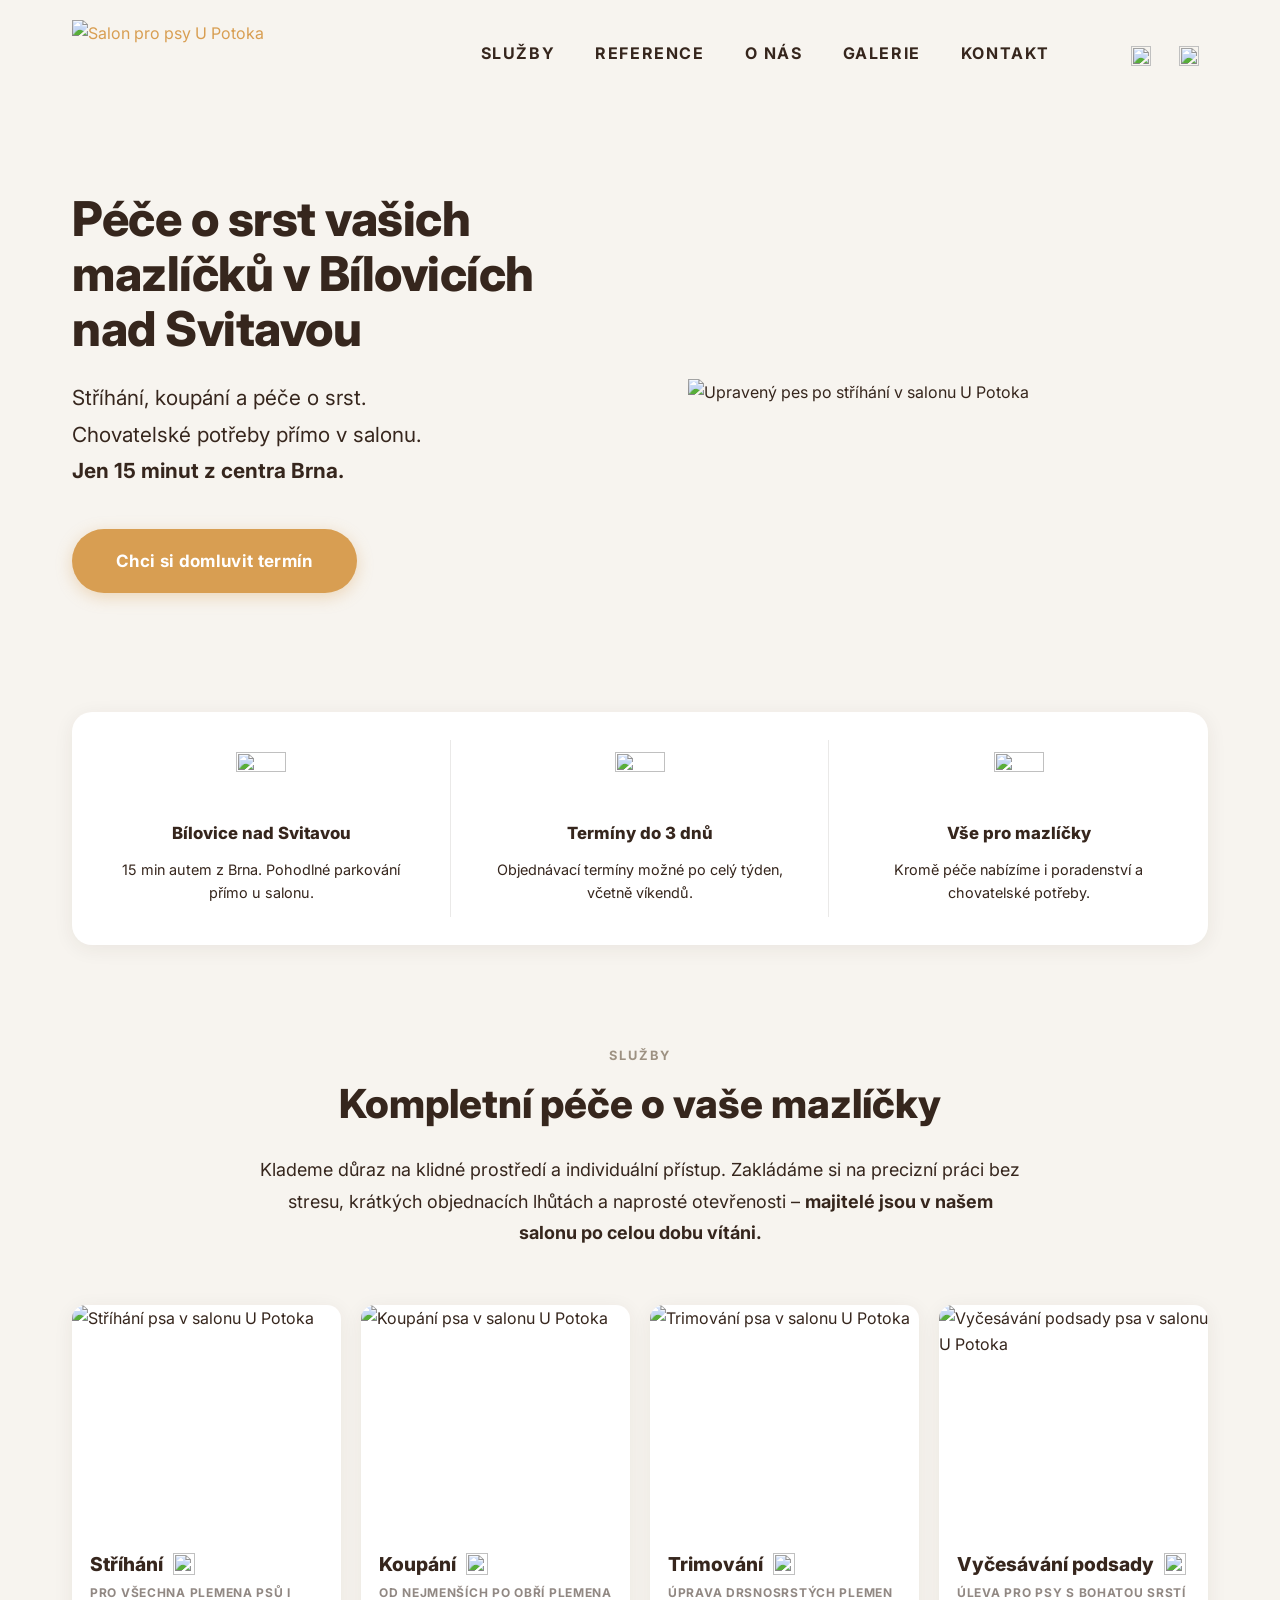
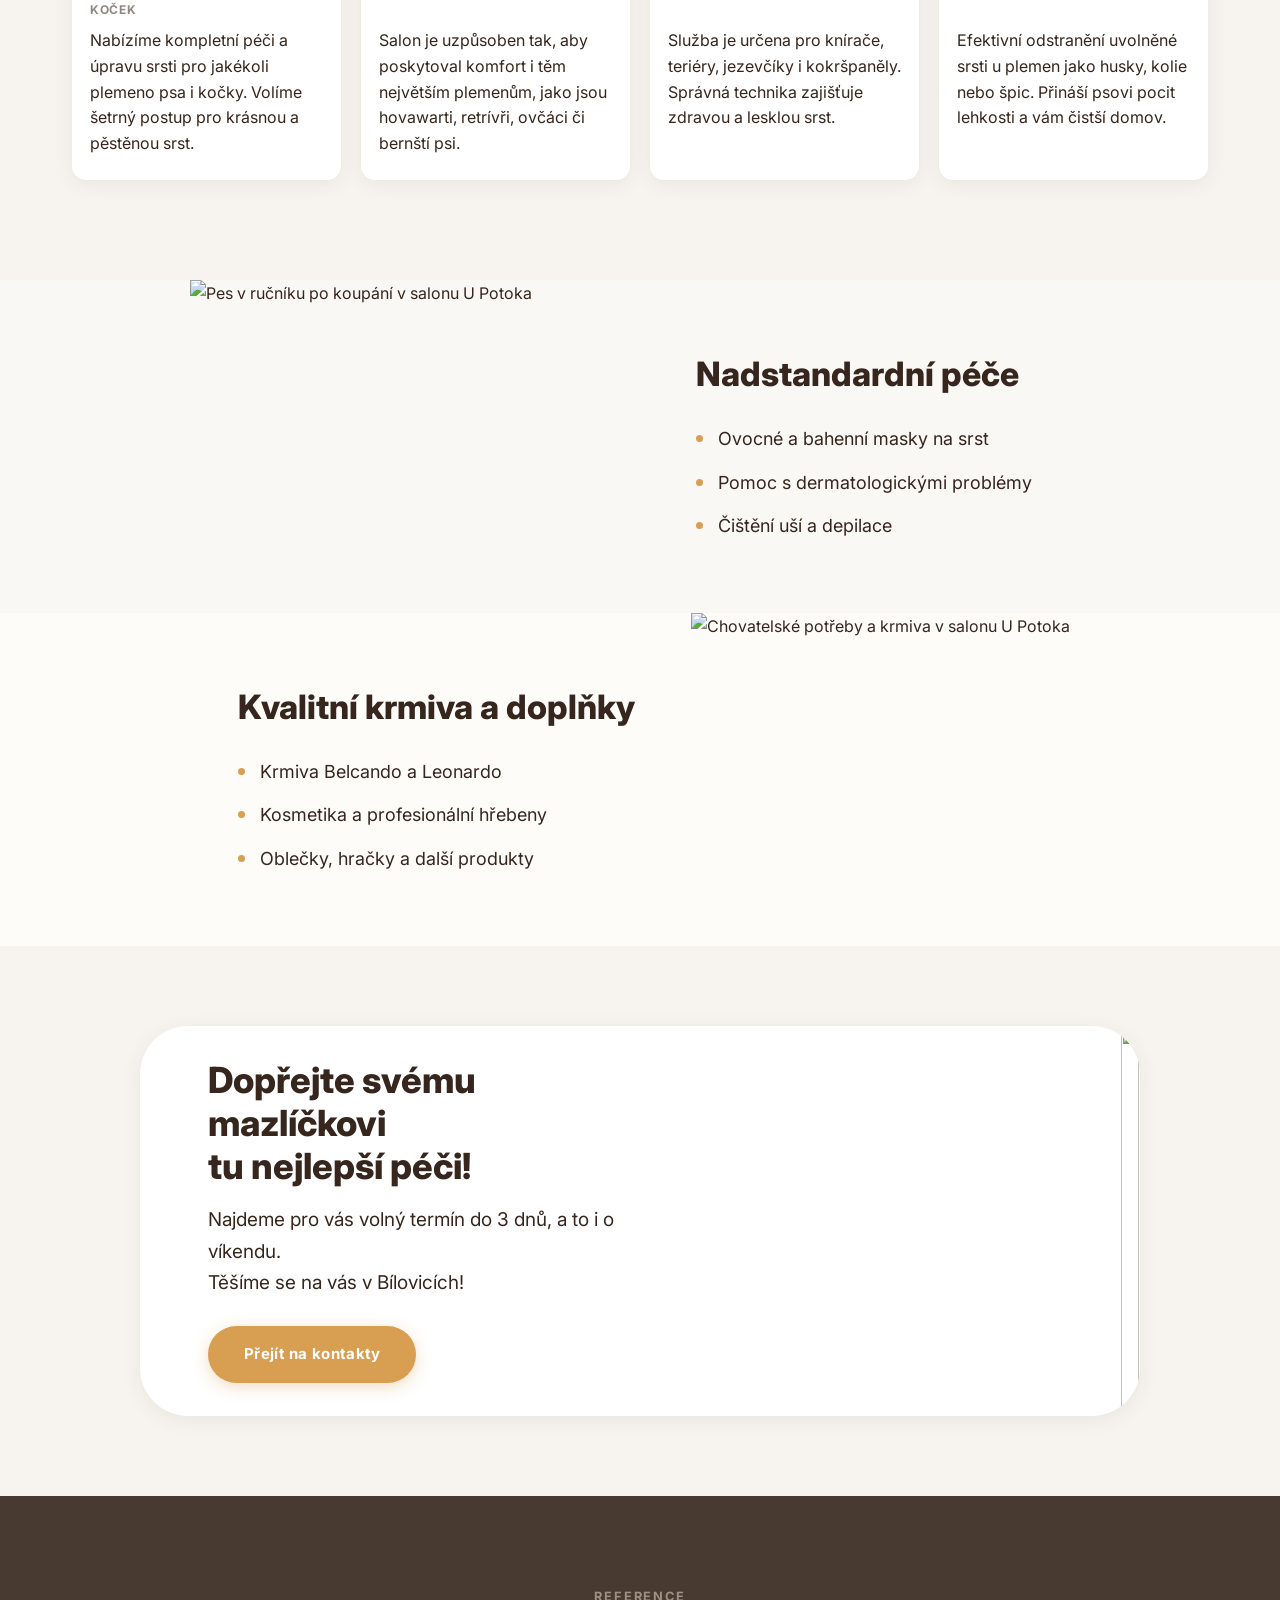
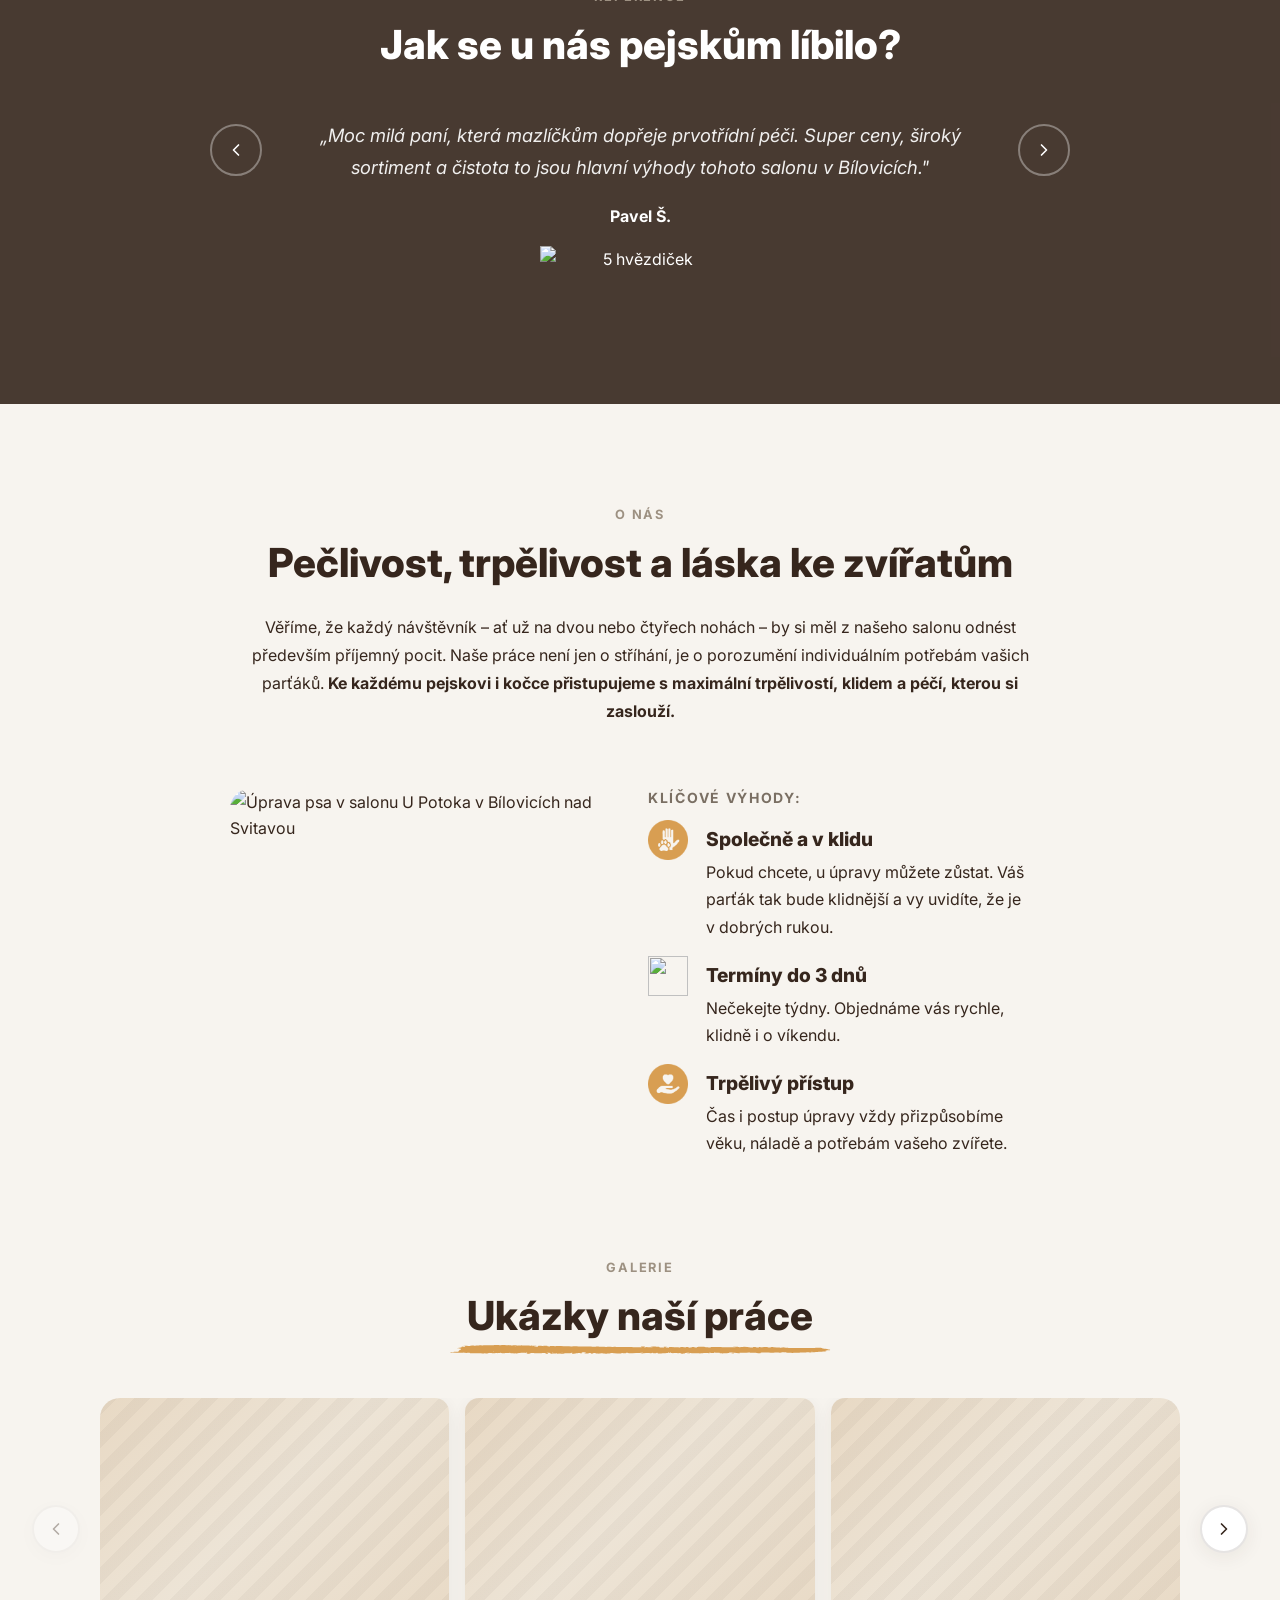
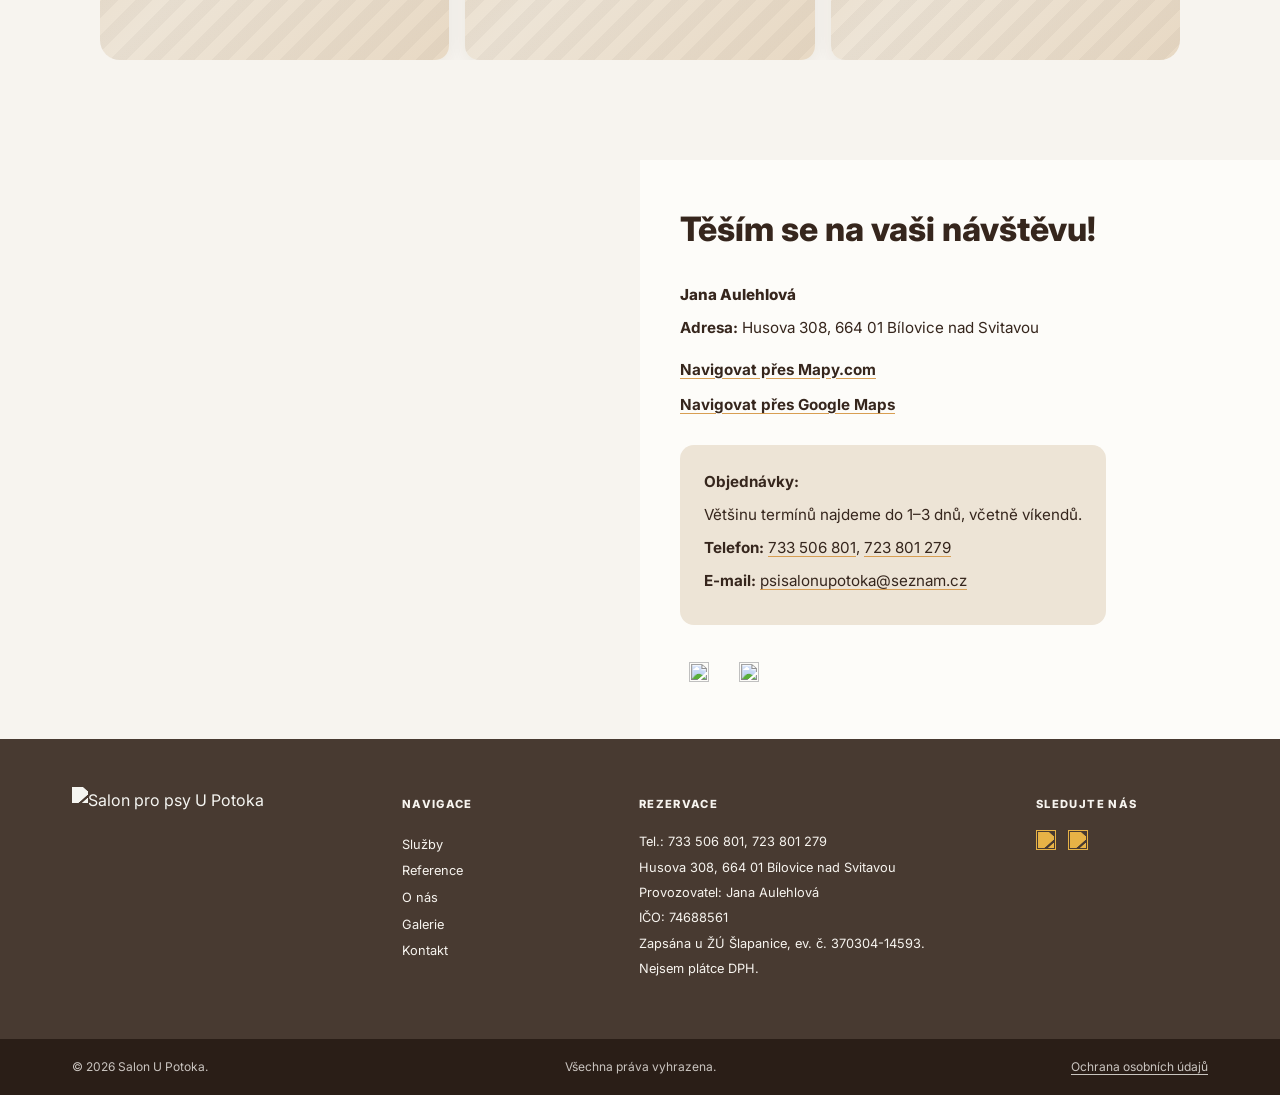
==== index.html @ 506d08cb "Improve local SEO and speed up scroll reveal animations. Co-authored-by: Cursor <cursoragent@cursor." ====
<!DOCTYPE html>
<html lang="cs" class="js-reveal">
<head>
  <meta charset="UTF-8">
  <meta name="viewport" content="width=device-width, initial-scale=1.0">
  <title>Salon pro psy U Potoka | Stříhání a koupání | Bílovice nad Svitavou</title>
  <meta name="description" content="Salon pro psy U Potoka v Bílovicích nad Svitavou. Stříhání, koupání, trimování a péče o srst. Termíny do 3 dnů, včetně víkendů. 15 minut z Brna.">
  <meta name="robots" content="index, follow">
  <meta name="author" content="Jana Aulehlová">
  <link rel="canonical" href="https://psisalonupotoka.cz/">

  <meta property="og:type" content="website">
  <meta property="og:locale" content="cs_CZ">
  <meta property="og:site_name" content="Salon pro psy U Potoka">
  <meta property="og:title" content="Salon pro psy U Potoka | Stříhání a koupání v Bílovicích">
  <meta property="og:description" content="Stříhání, koupání, trimování a péče o srst v Bílovicích nad Svitavou. Termíny do 3 dnů, včetně víkendů. 15 minut z Brna.">
  <meta property="og:url" content="https://psisalonupotoka.cz/">
  <meta property="og:image" content="https://psisalonupotoka.cz/images/hero-image.png">
  <meta property="og:image:alt" content="Upravený pes v salonu pro psy U Potoka">

  <meta name="twitter:card" content="summary_large_image">
  <meta name="twitter:title" content="Salon pro psy U Potoka | Bílovice nad Svitavou">
  <meta name="twitter:description" content="Stříhání, koupání a péče o srst. Termíny do 3 dnů, včetně víkendů.">
  <meta name="twitter:image" content="https://psisalonupotoka.cz/images/hero-image.png">

  <link rel="icon" href="images/favicon-dark.svg" type="image/svg+xml">
  <link rel="icon" href="images/favicon-dark.svg" type="image/svg+xml" media="(prefers-color-scheme: light)">
  <link rel="icon" href="images/favicon-light.svg" type="image/svg+xml" media="(prefers-color-scheme: dark)">
  <link rel="apple-touch-icon" href="images/favicon-dark.svg">
  <meta name="theme-color" content="#F7F4EF" media="(prefers-color-scheme: light)">
  <meta name="theme-color" content="#36261D" media="(prefers-color-scheme: dark)">
  <link rel="preconnect" href="https://fonts.googleapis.com">
  <link rel="preconnect" href="https://fonts.gstatic.com" crossorigin>
  <link rel="preconnect" href="https://unpkg.com" crossorigin>
  <link rel="preload" as="image" href="images/hero-image.png" fetchpriority="high">
  <link href="https://fonts.googleapis.com/css2?family=Inter:wght@400;500;600;700;800&display=swap" rel="stylesheet">
  <link rel="stylesheet" href="css/style.css">
  <noscript>
    <style>
      .js-reveal .reveal,
      .js-reveal .reveal .title-highlight__line {
        opacity: 1 !important;
        transform: none !important;
        clip-path: none !important;
      }
    </style>
  </noscript>
  <link rel="stylesheet" href="https://unpkg.com/leaflet@1.9.4/dist/leaflet.css" integrity="sha256-p4NxAoJBhIIN+hmNHrzRCf9tD/miZyoHS5obTRR9BMY=" crossorigin="">
  <script type="application/ld+json">
  {
    "@context": "https://schema.org",
    "@type": "LocalBusiness",
    "name": "Salon pro psy U Potoka",
    "legalName": "Jana Aulehlová",
    "description": "Salon pro psy a kočky v Bílovicích nad Svitavou. Stříhání, koupání, trimování, vyčesávání podsady a chovatelské potřeby.",
    "url": "https://psisalonupotoka.cz/",
    "image": "https://psisalonupotoka.cz/images/hero-image.png",
    "telephone": "+420733506801",
    "email": "psisalonupotoka@seznam.cz",
    "address": {
      "@type": "PostalAddress",
      "streetAddress": "Husova 308",
      "addressLocality": "Bílovice nad Svitavou",
      "postalCode": "664 01",
      "addressRegion": "Jihomoravský kraj",
      "addressCountry": "CZ"
    },
    "geo": {
      "@type": "GeoCoordinates",
      "latitude": 49.2477672,
      "longitude": 16.6677417
    },
    "areaServed": ["Bílovice nad Svitavou", "Brno"],
    "currenciesAccepted": "CZK",
    "sameAs": [
      "https://www.facebook.com/profile.php?id=100057469359037",
      "https://www.instagram.com/salonupotoka/"
    ],
    "makesOffer": [
      { "@type": "Offer", "itemOffered": { "@type": "Service", "name": "Stříhání psů a koček" } },
      { "@type": "Offer", "itemOffered": { "@type": "Service", "name": "Koupání psů" } },
      { "@type": "Offer", "itemOffered": { "@type": "Service", "name": "Trimování" } },
      { "@type": "Offer", "itemOffered": { "@type": "Service", "name": "Vyčesávání podsady" } }
    ]
  }
  </script>
</head>
<body>

  <header class="header" id="header">
    <div class="container header__inner">
      <a href="/" class="header__logo">
        <img src="images/logo-salon-u-potoka.svg" alt="Salon pro psy U Potoka" width="240" height="72">
      </a>

      <nav class="nav" id="nav">
        <ul class="nav__list">
          <li><a href="#sluzby" class="nav__link">Služby</a></li>
          <li><a href="#reference" class="nav__link">Reference</a></li>
          <li><a href="#o-nas" class="nav__link">O nás</a></li>
          <li><a href="#galerie" class="nav__link">Galerie</a></li>
          <li><a href="#kontakt" class="nav__link">Kontakt</a></li>
        </ul>
      </nav>

      <div class="header__actions">
        <div class="header__social">
          <a href="https://www.facebook.com/profile.php?id=100057469359037" class="social-link" aria-label="Facebook" target="_blank" rel="noopener">
            <img src="images/facebook-icon.svg" alt="" width="20" height="20">
          </a>
          <a href="https://www.instagram.com/salonupotoka/" class="social-link" aria-label="Instagram" target="_blank" rel="noopener">
            <img src="images/instagram-icon.svg" alt="" width="20" height="20">
          </a>
        </div>
        <button class="nav-toggle" id="nav-toggle" aria-label="Otevřít menu" aria-expanded="false">
          <span></span>
          <span></span>
          <span></span>
        </button>
      </div>
    </div>
  </header>

  <main>

    <section class="hero" id="hero">
      <div class="container hero__inner">
        <div class="hero__content">
          <h1 class="hero__title reveal">Péče o srst vašich mazlíčků v Bílovicích nad Svitavou</h1>
          <p class="hero__text reveal">Stříhání, koupání a péče o srst.<br>Chovatelské potřeby přímo v salonu.<br><strong>Jen 15 minut z centra Brna.</strong></p>
          <a href="#kontakt" class="btn btn--primary reveal">Chci si domluvit termín</a>
        </div>
        <div class="hero__image-wrap reveal reveal--right">
          <img src="images/hero-image.png" alt="Upravený pes po stříhání v salonu U Potoka" class="hero__image" fetchpriority="high" decoding="async">
        </div>
      </div>
    </section>

    <section class="usp">
      <div class="container">
        <div class="usp__grid">
          <article class="usp__card reveal">
            <img src="images/place-icon.svg" alt="" class="usp__icon" width="50" height="50">
            <p class="usp__title">Bílovice nad Svitavou</p>
            <p class="usp__text">15 min autem z Brna. Pohodlné parkování přímo u salonu.</p>
          </article>
          <article class="usp__card reveal">
            <img src="images/date-icon.svg" alt="" class="usp__icon" width="50" height="50">
            <p class="usp__title">Termíny do 3 dnů</p>
            <p class="usp__text">Objednávací termíny možné po celý týden, včetně víkendů.</p>
          </article>
          <article class="usp__card reveal">
            <img src="images/shop-icon.svg" alt="" class="usp__icon" width="50" height="50">
            <p class="usp__title">Vše pro mazlíčky</p>
            <p class="usp__text">Kromě péče nabízíme i poradenství a chovatelské potřeby.</p>
          </article>
        </div>
      </div>
    </section>

    <section class="services" id="sluzby">
      <div class="container">
        <div class="section-header reveal">
          <p class="section-label">Služby</p>
          <h2 class="section-title">
            <span class="title-highlight title-highlight--full">Kompletní péče o vaše mazlíčky<img src="images/underline-kompletni.svg" alt="" class="title-highlight__line" aria-hidden="true"></span>
          </h2>
          <p class="section-intro">Klademe důraz na klidné prostředí a individuální přístup. Zakládáme si na precizní práci bez stresu, krátkých objednacích lhůtách a naprosté otevřenosti – <strong>majitelé jsou v našem salonu po celou dobu vítáni.</strong></p>
        </div>

        <div class="services__grid">
          <article class="service-card reveal">
            <img src="images/strihani.jpg" alt="Stříhání psa v salonu U Potoka" class="service-card__image" loading="lazy" decoding="async">
            <div class="service-card__header">
              <h3 class="service-card__title">Stříhání</h3>
              <img src="images/strihani-icon.svg" alt="" class="service-card__icon" width="28" height="28">
            </div>
            <p class="service-card__tagline">Pro všechna plemena psů i koček</p>
            <p class="service-card__text">Nabízíme kompletní péči a úpravu srsti pro jakékoli plemeno psa i kočky. Volíme šetrný postup pro krásnou a pěstěnou srst.</p>
          </article>

          <article class="service-card reveal">
            <img src="images/koupani.jpg" alt="Koupání psa v salonu U Potoka" class="service-card__image" loading="lazy" decoding="async">
            <div class="service-card__header">
              <h3 class="service-card__title">Koupání</h3>
              <img src="images/koupani-icon.svg" alt="" class="service-card__icon" width="28" height="28">
            </div>
            <p class="service-card__tagline">Od nejmenších po obří plemena</p>
            <p class="service-card__text">Salon je uzpůsoben tak, aby poskytoval komfort i těm největším plemenům, jako jsou hovawarti, retrívři, ovčáci či bernští psi.</p>
          </article>

          <article class="service-card reveal">
            <img src="images/trimovani.jpg" alt="Trimování psa v salonu U Potoka" class="service-card__image" loading="lazy" decoding="async">
            <div class="service-card__header">
              <h3 class="service-card__title">Trimování</h3>
              <img src="images/trimovani-icon.svg" alt="" class="service-card__icon" width="28" height="28">
            </div>
            <p class="service-card__tagline">Úprava drsnosrstých plemen</p>
            <p class="service-card__text">Služba je určena pro knírače, teriéry, jezevčíky i kokršpaněly. Správná technika zajišťuje zdravou a lesklou srst.</p>
          </article>

          <article class="service-card reveal">
            <img src="images/vycesavani.jpg" alt="Vyčesávání podsady psa v salonu U Potoka" class="service-card__image" loading="lazy" decoding="async">
            <div class="service-card__header">
              <h3 class="service-card__title">Vyčesávání podsady</h3>
              <img src="images/podsada-icon.svg" alt="" class="service-card__icon" width="28" height="28">
            </div>
            <p class="service-card__tagline">Úleva pro psy s bohatou srstí</p>
            <p class="service-card__text">Efektivní odstranění uvolněné srsti u plemen jako husky, kolie nebo špic. Přináší psovi pocit lehkosti a vám čistší domov.</p>
          </article>
        </div>
      </div>
    </section>

    <section class="feature-blocks">
      <div class="feature-blocks__row feature-blocks__row--light">
        <div class="feature-blocks__inner">
          <div class="feature-blocks__image-wrap reveal reveal--left">
            <img src="images/nadstandart.jpg" alt="Pes v ručníku po koupání v salonu U Potoka" class="feature-blocks__image" loading="lazy" decoding="async">
          </div>
          <div class="feature-blocks__content reveal reveal--right">
            <h2 class="feature-blocks__title">
              <span class="title-highlight title-highlight--full">Nadstandardní péče<img src="images/underline-nadstandart.svg" alt="" class="title-highlight__line" aria-hidden="true"></span>
            </h2>
            <ul class="feature-blocks__list">
              <li>Ovocné a bahenní masky na srst</li>
              <li>Pomoc s dermatologickými problémy</li>
              <li>Čištění uší a depilace</li>
            </ul>
          </div>
        </div>
      </div>
      <div class="feature-blocks__row feature-blocks__row--mid">
        <div class="feature-blocks__inner">
          <div class="feature-blocks__content reveal reveal--left">
            <h2 class="feature-blocks__title">
              <span class="title-highlight title-highlight--full">Kvalitní krmiva a doplňky<img src="images/underline-kvalitni.svg" alt="" class="title-highlight__line" aria-hidden="true"></span>
            </h2>
            <ul class="feature-blocks__list">
              <li>Krmiva Belcando a Leonardo</li>
              <li>Kosmetika a profesionální hřebeny</li>
              <li>Oblečky, hračky a další produkty</li>
            </ul>
          </div>
          <div class="feature-blocks__image-wrap reveal reveal--right">
            <img src="images/shop.jpg" alt="Chovatelské potřeby a krmiva v salonu U Potoka" class="feature-blocks__image" loading="lazy" decoding="async">
          </div>
        </div>
      </div>
    </section>

    <section class="cta-banner">
      <div class="cta-banner__inner reveal reveal--scale">
        <div class="cta-banner__content">
          <h2 class="cta-banner__title">Dopřejte svému mazlíčkovi<br>tu nejlepší péči!</h2>
          <p class="cta-banner__text">Najdeme pro vás volný termín do 3 dnů, a to i o víkendu.<br>Těšíme se na vás v Bílovicích!</p>
          <a href="#kontakt" class="btn btn--primary">Přejít na kontakty</a>
        </div>
        <div class="cta-banner__image-wrap">
          <img src="images/darwin-1.png" alt="" class="cta-banner__dog" aria-hidden="true">
        </div>
      </div>
    </section>

    <section class="references" id="reference">
      <div class="references__layout">
        <button class="references__arrow references__arrow--prev" id="ref-prev" aria-label="Předchozí reference">
          <svg width="20" height="20" viewBox="0 0 24 24" fill="none" aria-hidden="true">
            <path d="M15 18L9 12L15 6" stroke="currentColor" stroke-width="2" stroke-linecap="round" stroke-linejoin="round"/>
          </svg>
        </button>

        <div class="references__content reveal">
        <p class="section-label">Reference</p>
        <h2 class="references__title">
          <span class="title-highlight title-highlight--full">Jak se u nás pejskům líbilo?<img src="images/underline-kompletni.svg" alt="" class="title-highlight__line" aria-hidden="true"></span>
        </h2>

        <div class="references__slider" id="references-slider">
          <div class="references__track-wrap">
            <div class="references__track" id="references-track">
              <blockquote class="references__slide">
                <p class="references__quote">„Moc milá paní, která mazlíčkům dopřeje prvotřídní péči. Super ceny, široký sortiment a čistota to jsou hlavní výhody tohoto salonu v Bílovicích."</p>
                <footer class="references__author">Pavel Š.</footer>
                <img src="images/stars.svg" alt="5 hvězdiček" class="references__stars" width="200" height="36">
              </blockquote>
              <blockquote class="references__slide">
                <p class="references__quote">„Děkujeme paní Aulehlové za profesionální přístup a ostříhání pejska. Po dlouhé době jsme spokojeni a nebudeme měnit. Všem můžeme doporučit."</p>
                <footer class="references__author">Jan Ch.</footer>
                <img src="images/stars.svg" alt="5 hvězdiček" class="references__stars" width="200" height="36">
              </blockquote>
              <blockquote class="references__slide">
                <p class="references__quote">„Moc milá a hodná paní kadeřnice, takovou bych taky chtěla, pes se zpočátku bál, ale stres z něj opadal stejně rychle jako srst navíc. Vlídný a laskavý přístup, jsem nadšená."</p>
                <footer class="references__author">Markéta J.</footer>
                <img src="images/stars.svg" alt="5 hvězdiček" class="references__stars" width="200" height="36">
              </blockquote>
            </div>
          </div>

          <div class="references__carousel-nav" id="references-carousel-nav" aria-label="Navigace recenzí">
            <button type="button" class="references__mobile-arrow" id="ref-mobile-prev" aria-label="Předchozí reference">
              <svg width="18" height="18" viewBox="0 0 24 24" fill="none" aria-hidden="true">
                <path d="M15 18L9 12L15 6" stroke="currentColor" stroke-width="2" stroke-linecap="round" stroke-linejoin="round"/>
              </svg>
            </button>
            <div class="references__dots" id="references-dots" role="tablist" aria-label="Recenze"></div>
            <button type="button" class="references__mobile-arrow" id="ref-mobile-next" aria-label="Další reference">
              <svg width="18" height="18" viewBox="0 0 24 24" fill="none" aria-hidden="true">
                <path d="M9 18L15 12L9 6" stroke="currentColor" stroke-width="2" stroke-linecap="round" stroke-linejoin="round"/>
              </svg>
            </button>
          </div>
        </div>
      </div>

        <button class="references__arrow references__arrow--next" id="ref-next" aria-label="Další reference">
          <svg width="20" height="20" viewBox="0 0 24 24" fill="none" aria-hidden="true">
            <path d="M9 18L15 12L9 6" stroke="currentColor" stroke-width="2" stroke-linecap="round" stroke-linejoin="round"/>
          </svg>
        </button>
      </div>
    </section>

    <section class="about" id="o-nas">
      <div class="container">
        <div class="about__content">
        <div class="about__intro reveal">
          <p class="section-label">O nás</p>
          <h2 class="section-title">
            <span class="title-highlight title-highlight--full">Pečlivost, trpělivost a láska ke zvířatům<img src="images/underline-peclivost.svg" alt="" class="title-highlight__line" aria-hidden="true"></span>
          </h2>
          <p>Věříme, že každý návštěvník – ať už na dvou nebo čtyřech nohách – by si měl z našeho salonu odnést především příjemný pocit. Naše práce není jen o stříhání, je o porozumění individuálním potřebám vašich parťáků. <strong>Ke každému pejskovi i kočce přistupujeme s maximální trpělivostí, klidem a péčí, kterou si zaslouží.</strong></p>
        </div>

        <div class="about__grid">
          <div class="about__image-wrap reveal reveal--left">
            <img src="images/o-mne.jpg" alt="Úprava psa v salonu U Potoka v Bílovicích nad Svitavou" class="about__image" loading="lazy" decoding="async">
          </div>
          <div class="about__advantages">
            <h3 class="about__advantages-title reveal">
              Klíčové výhody:
            </h3>
            <ul class="about__list">
              <li class="about__advantage reveal">
                <div class="about__advantage-icon-col">
                  <img src="images/spolecne-icon.png" alt="" class="about__advantage-icon" width="40" height="40">
                </div>
                <div class="about__advantage-content">
                  <p class="about__advantage-title">Společně a v klidu</p>
                  <p class="about__advantage-text">Pokud chcete, u úpravy můžete zůstat. Váš parťák tak bude klidnější a vy uvidíte, že je v dobrých rukou.</p>
                </div>
              </li>
              <li class="about__advantage reveal">
                <div class="about__advantage-icon-col">
                  <img src="images/date-icon.svg" alt="" class="about__advantage-icon" width="40" height="40">
                </div>
                <div class="about__advantage-content">
                  <p class="about__advantage-title">Termíny do 3 dnů</p>
                  <p class="about__advantage-text">Nečekejte týdny. Objednáme vás rychle, klidně i o víkendu.</p>
                </div>
              </li>
              <li class="about__advantage reveal">
                <div class="about__advantage-icon-col">
                  <img src="images/trpelivy-icon.png" alt="" class="about__advantage-icon" width="40" height="40">
                </div>
                <div class="about__advantage-content">
                  <p class="about__advantage-title">Trpělivý přístup</p>
                  <p class="about__advantage-text">Čas i postup úpravy vždy přizpůsobíme věku, náladě a potřebám vašeho zvířete.</p>
                </div>
              </li>
            </ul>
          </div>
        </div>
        </div>
      </div>
    </section>

    <section class="gallery" id="galerie" aria-labelledby="gallery-heading">
      <div class="container">
        <div class="gallery__intro reveal">
          <p class="section-label">Galerie</p>
          <h2 class="section-title" id="gallery-heading">
            <span class="title-highlight title-highlight--full">Ukázky naší práce<img src="images/underline-ukazky.svg" alt="" class="title-highlight__line" aria-hidden="true"></span>
          </h2>
        </div>
      </div>
      <div class="gallery__strip reveal">
        <button type="button" class="gallery__arrow gallery__arrow--prev" id="gallery-prev" aria-label="Předchozí fotografie">
          <svg width="20" height="20" viewBox="0 0 24 24" fill="none" aria-hidden="true">
            <path d="M15 18L9 12L15 6" stroke="currentColor" stroke-width="2" stroke-linecap="round" stroke-linejoin="round"/>
          </svg>
        </button>

        <div class="gallery__viewport" id="gallery-slider">
          <div class="gallery__track" id="gallery-track">
            <figure class="gallery__slide">
              <div class="gallery__placeholder" role="img" aria-label="Fotografie ze salonu (placeholder)"></div>
            </figure>
            <figure class="gallery__slide">
              <div class="gallery__placeholder" role="img" aria-label="Fotografie ze salonu (placeholder)"></div>
            </figure>
            <figure class="gallery__slide">
              <div class="gallery__placeholder" role="img" aria-label="Fotografie ze salonu (placeholder)"></div>
            </figure>
            <figure class="gallery__slide">
              <div class="gallery__placeholder" role="img" aria-label="Fotografie ze salonu (placeholder)"></div>
            </figure>
            <figure class="gallery__slide">
              <div class="gallery__placeholder" role="img" aria-label="Fotografie ze salonu (placeholder)"></div>
            </figure>
            <figure class="gallery__slide">
              <div class="gallery__placeholder" role="img" aria-label="Fotografie ze salonu (placeholder)"></div>
            </figure>
          </div>
        </div>

        <button type="button" class="gallery__arrow gallery__arrow--next" id="gallery-next" aria-label="Další fotografie">
          <svg width="20" height="20" viewBox="0 0 24 24" fill="none" aria-hidden="true">
            <path d="M9 18L15 12L9 6" stroke="currentColor" stroke-width="2" stroke-linecap="round" stroke-linejoin="round"/>
          </svg>
        </button>
      </div>
    </section>

    <section class="contact reveal" id="kontakt">
      <div class="contact__grid">
        <div class="contact__map">
          <div id="contact-map" role="region" aria-label="Mapa – Salon U Potoka, Husova 308, Bílovice nad Svitavou"></div>
        </div>

        <div class="contact__info">
          <div class="contact__info-inner">
            <h2 class="contact__title">Těším se na vaši návštěvu!</h2>

            <address class="contact__details">
              <p class="contact__name">Jana Aulehlová</p>
              <p><strong>Adresa:</strong> Husova 308, 664 01 Bílovice nad Svitavou</p>
              <div class="contact__nav-links">
                <a href="https://mapy.com/s/jerujoruha" class="contact__nav-link" target="_blank" rel="noopener">Navigovat přes Mapy.com</a>
                <a href="https://www.google.com/maps/search/?api=1&query=Husova+308,+Bílovice+nad+Svitavou" class="contact__nav-link" target="_blank" rel="noopener">Navigovat přes Google Maps</a>
              </div>
            </address>

            <div class="contact__booking">
              <p><strong>Objednávky:</strong></p>
              <p>Většinu termínů najdeme do 1–3 dnů, včetně víkendů.</p>
              <p><strong>Telefon:</strong> <a href="tel:+420733506801">733 506 801</a>, <a href="tel:+420723801279">723 801 279</a></p>
              <p><strong>E-mail:</strong> <a href="mailto:psisalonupotoka@seznam.cz">psisalonupotoka@seznam.cz</a></p>
            </div>

            <div class="contact__social">
              <a href="https://www.facebook.com/profile.php?id=100057469359037" class="social-link" aria-label="Facebook" target="_blank" rel="noopener">
                <img src="images/facebook-icon.svg" alt="" width="20" height="20">
              </a>
              <a href="https://www.instagram.com/salonupotoka/" class="social-link" aria-label="Instagram" target="_blank" rel="noopener">
                <img src="images/instagram-icon.svg" alt="" width="20" height="20">
              </a>
            </div>
          </div>
        </div>
      </div>
    </section>

  </main>

  <footer class="footer">
    <div class="footer__main">
      <div class="container">
        <div class="footer__grid">
          <div class="footer__brand">
            <img src="images/logo-salon-u-potoka.svg" alt="Salon pro psy U Potoka" class="footer__logo" width="239" height="72">
          </div>

          <div class="footer__col">
            <h4 class="footer__heading">Navigace</h4>
            <ul class="footer__links">
              <li><a href="#sluzby">Služby</a></li>
              <li><a href="#reference">Reference</a></li>
              <li><a href="#o-nas">O nás</a></li>
              <li><a href="#galerie">Galerie</a></li>
              <li><a href="#kontakt">Kontakt</a></li>
            </ul>
          </div>

          <div class="footer__col">
            <h4 class="footer__heading">Rezervace</h4>
            <address class="footer__address">
              <p>Tel.: <a href="tel:+420733506801">733 506 801</a>, <a href="tel:+420723801279">723 801 279</a></p>
              <p>Husova 308, 664 01 Bílovice nad Svitavou</p>
              <p>Provozovatel: Jana Aulehlová</p>
              <p>IČO: 74688561</p>
              <p>Zapsána u ŽÚ Šlapanice, ev. č. 370304-14593.</p>
              <p>Nejsem plátce DPH.</p>
            </address>
          </div>

          <div class="footer__col">
            <h4 class="footer__heading">Sledujte nás</h4>
            <div class="footer__social">
              <a href="https://www.instagram.com/salonupotoka/" class="social-link social-link--footer" aria-label="Instagram" target="_blank" rel="noopener">
                <img src="images/instagram-icon.svg" alt="" width="20" height="20">
              </a>
              <a href="https://www.facebook.com/profile.php?id=100057469359037" class="social-link social-link--footer" aria-label="Facebook" target="_blank" rel="noopener">
                <img src="images/facebook-icon.svg" alt="" width="20" height="20">
              </a>
            </div>
          </div>
        </div>
      </div>
    </div>

    <div class="footer__bottom">
      <div class="container footer__bottom-inner">
        <p class="footer__bottom-copy">&copy; 2026 Salon U Potoka.</p>
        <p class="footer__bottom-rights">Všechna práva vyhrazena.</p>
        <p class="footer__bottom-legal"><a href="#">Ochrana osobních údajů</a></p>
      </div>
    </div>
  </footer>

  <script src="https://unpkg.com/leaflet@1.9.4/dist/leaflet.js" integrity="sha256-20nQCchB9co0qIjJZRGuk2/Z9VM+kNiyxNV1lvTlZBo=" crossorigin=""></script>
  <script src="js/map.js"></script>
  <script src="js/main.js"></script>
</body>
</html>
---- css/style.css ----
/* ===== Variables ===== */
:root {
  --color-bg: #F7F4EF;
  --color-accent: #D89E52;
  --color-text: #36261D;
  --color-white: #FFFFFF;
  --color-references-bg: rgba(54, 38, 29, 0.9);
  --color-footer-bottom: #2a1e17;
  --color-tan-light: #EDE4D6;
  --color-tan-mid: #E8D9C4;
  --color-feature-light: #FAF8F5;
  --color-feature-mid: #FDFCF9;
  --font-family: 'Inter', system-ui, -apple-system, sans-serif;
  --container-width: 1200px;
  --feature-block-width: 900px;
  --services-overhang: 48px;
  --radius: 20px;
  --radius-sm: 14px;
  --shadow: 0 8px 32px rgba(54, 38, 29, 0.06);
  --shadow-card: 0 4px 20px rgba(54, 38, 29, 0.07);
  --transition: 0.25s ease;
  --map-filter: grayscale(1) brightness(1.06) contrast(0.88) saturate(0.85);
  --map-overlay: rgba(216, 158, 82, 0.65);
}

/* ===== Reset ===== */
*, *::before, *::after {
  box-sizing: border-box;
  margin: 0;
  padding: 0;
}

html {
  scroll-behavior: smooth;
  scroll-padding-top: 90px;
  overflow-x: hidden;
  overflow-x: clip;
}

body {
  font-family: var(--font-family);
  font-size: 16px;
  line-height: 1.65;
  color: #36261D;
  background-color: var(--color-bg);
  -webkit-font-smoothing: antialiased;
  overflow-x: hidden;
  overflow-x: clip;
}

img {
  max-width: 100%;
  height: auto;
  display: block;
}

a {
  color: var(--color-accent);
  text-decoration: none;
  transition: opacity var(--transition);
}

a:hover {
  opacity: 0.8;
}

ul {
  list-style: none;
}

address {
  font-style: normal;
}

/* ===== Utilities ===== */
.container {
  width: 100%;
  max-width: var(--container-width);
  margin: 0 auto;
  padding: 0 32px;
}

.btn {
  display: inline-block;
  padding: 16px 36px;
  border-radius: 50px;
  font-weight: 700;
  font-size: 15px;
  border: none;
  cursor: pointer;
  letter-spacing: 0.02em;
  transition: background-color var(--transition), transform var(--transition), box-shadow var(--transition);
}

.btn--primary {
  background-color: var(--color-accent);
  color: var(--color-white);
  box-shadow: 0 4px 16px rgba(216, 158, 82, 0.35);
}

.btn--primary:hover {
  background-color: #c88e42;
  opacity: 1;
  transform: translateY(-2px);
  box-shadow: 0 6px 20px rgba(216, 158, 82, 0.45);
}

/* Title highlight with hand-drawn underline */
.title-highlight {
  position: relative;
  display: inline-block;
  white-space: nowrap;
}

.title-highlight__line {
  position: absolute;
  left: 50%;
  bottom: -6px;
  transform: translateX(-50%);
  width: 110%;
  max-width: none;
  height: auto;
  pointer-events: none;
}

.title-highlight--full .title-highlight__line {
  width: 115%;
  bottom: -12px;
}

.title-highlight--light .title-highlight__line {
  filter: brightness(3) saturate(0.8);
}

.section-header {
  text-align: center;
  max-width: 760px;
  margin: 0 auto 56px;
}

.section-label {
  font-size: 0.8rem;
  font-weight: 700;
  text-transform: uppercase;
  letter-spacing: 0.15em;
  color: #9D9182;
  margin-bottom: 12px;
}

.section-title {
  font-size: clamp(1.85rem, 4vw, 2.5rem);
  font-weight: 800;
  line-height: 1.3;
  margin-bottom: 24px;
}

.section-intro {
  font-size: 18px;
  color: #36261D;
  line-height: 1.75;
}

/* ===== Header ===== */
.header {
  background-color: var(--color-bg);
  padding: 20px 0;
}

.header__inner {
  display: grid;
  grid-template-columns: auto 1fr auto;
  align-items: center;
  gap: 24px;
}

.header__logo {
  justify-self: start;
}

.header__logo img {
  width: 240px;
  height: auto;
}

.nav {
  justify-self: end;
  margin-right: 48px;
}

.nav__list {
  display: flex;
  gap: 40px;
}

.nav__link {
  position: relative;
  display: inline-block;
  color: var(--color-text);
  font-weight: 700;
  font-size: 16px;
  text-transform: uppercase;
  letter-spacing: 0.1em;
  padding-bottom: 6px;
  transition: color 0.3s ease;
}

.nav__link::after {
  content: '';
  position: absolute;
  left: 0;
  bottom: 0;
  width: 100%;
  height: 2.5px;
  background: linear-gradient(90deg, var(--color-accent), #e8b56a);
  border-radius: 99px;
  transform: scaleX(0);
  transform-origin: right center;
  transition: transform 0.4s cubic-bezier(0.22, 1, 0.36, 1);
}

.nav__link:hover,
.nav__link:focus-visible {
  color: var(--color-accent);
  opacity: 1;
}

.nav__link:hover::after,
.nav__link:focus-visible::after {
  transform: scaleX(1);
  transform-origin: left center;
}

.header__actions {
  justify-self: end;
  display: flex;
  align-items: center;
  gap: 16px;
}

.header__social {
  display: flex;
  gap: 10px;
}

.social-link {
  display: flex;
  align-items: center;
  justify-content: center;
  width: 38px;
  height: 38px;
  border-radius: 50%;
  background-color: transparent;
  transition: background-color var(--transition), transform var(--transition);
}

.social-link:hover {
  background-color: rgba(216, 158, 82, 0.15);
  opacity: 1;
  transform: scale(1.05);
}

.social-link--footer {
  width: auto;
  height: auto;
  border: none;
  border-radius: 0;
  background-color: transparent;
}

.social-link--footer img {
  filter: brightness(0) saturate(100%) invert(72%) sepia(45%) saturate(600%) hue-rotate(357deg) brightness(95%) contrast(90%);
}

.social-link--footer:hover {
  background-color: transparent;
  transform: scale(1.05);
}

.nav-toggle {
  display: none;
  flex-direction: column;
  gap: 5px;
  background: none;
  border: none;
  cursor: pointer;
  padding: 4px;
}

.nav-toggle span {
  display: block;
  width: 24px;
  height: 2px;
  background-color: var(--color-text);
  transition: transform var(--transition), opacity var(--transition);
  transform-origin: center;
}

.nav-toggle.is-active span:nth-child(1) {
  transform: translateY(7px) rotate(45deg);
}

.nav-toggle.is-active span:nth-child(2) {
  opacity: 0;
}

.nav-toggle.is-active span:nth-child(3) {
  transform: translateY(-7px) rotate(-45deg);
}

body.nav-open {
  overflow: hidden;
}

/* ===== Hero ===== */
.hero {
  padding: 40px 0 48px;
  overflow: visible;
}

.hero__inner {
  display: grid;
  grid-template-columns: 1fr 1fr;
  gap: 32px;
  align-items: center;
  min-height: 480px;
}

.hero__content {
  padding-right: 20px;
}

.hero__title {
  font-size: clamp(2.1rem, 4.5vw, 3rem);
  font-weight: 800;
  line-height: 1.15;
  margin-bottom: 24px;
  letter-spacing: -0.01em;
}

.hero__text {
  font-size: 1.3rem;
  line-height: 1.75;
  margin-bottom: 40px;
  color: #36261D;
  max-width: 520px;
}

.hero__text strong {
  font-weight: 700;
}

.hero .btn--primary {
  padding: 18px 44px;
  font-size: 17px;
}

.hero__image-wrap {
  display: flex;
  justify-content: flex-end;
  align-items: center;
}

.hero__image {
  width: 100%;
  max-width: 520px;
  height: auto;
}

/* ===== USP – overlaps hero bottom ===== */
.usp {
  margin-top: 32px;
  padding: 0 0 80px;
  position: relative;
  z-index: 2;
}

.usp__grid {
  display: grid;
  grid-template-columns: repeat(3, 1fr);
  gap: 0;
  background: var(--color-white);
  border-radius: var(--radius);
  box-shadow: var(--shadow-card);
  overflow: hidden;
}

.usp__card {
  position: relative;
  padding: 40px 32px;
  text-align: center;
}

.usp__card:not(:last-child)::after {
  content: '';
  position: absolute;
  right: 0;
  top: 28px;
  bottom: 28px;
  width: 1px;
  background-color: rgba(54, 38, 29, 0.1);
}

.usp__icon {
  margin: 0 auto 18px;
}

.usp__title {
  font-size: 1.05rem;
  font-weight: 800;
  margin-bottom: 10px;
}

.usp__text {
  font-size: 0.9rem;
  color: #36261D;
  line-height: 1.65;
}

/* ===== Services ===== */
.services {
  padding: 20px 0 100px;
}

.services__grid {
  display: grid;
  grid-template-columns: repeat(4, 1fr);
  grid-template-rows: 225px auto auto 1fr;
  column-gap: 20px;
  row-gap: 6px;
  width: calc(100% + var(--services-overhang) * 2);
  max-width: calc(var(--container-width) + var(--services-overhang) * 2);
  margin-left: calc(var(--services-overhang) * -1);
}

.service-card {
  display: grid;
  grid-template-rows: subgrid;
  grid-row: span 4;
  background: var(--color-white);
  border-radius: var(--radius-sm);
  overflow: hidden;
  box-shadow: var(--shadow-card);
}

.service-card__image {
  width: 100%;
  height: 100%;
  min-height: 225px;
  object-fit: cover;
  object-position: center;
}

.service-card__header {
  display: flex;
  align-items: center;
  gap: 10px;
  padding: 16px 18px 0;
}

.service-card__title {
  font-size: 1.2rem;
  font-weight: 800;
  line-height: 1.3;
  color: #36261D;
}

.service-card__icon {
  flex-shrink: 0;
  width: 22px;
  height: 22px;
  object-fit: contain;
}

.service-card__tagline {
  font-weight: 700;
  font-size: 0.75rem;
  color: rgba(54, 38, 29, 0.55);
  text-transform: uppercase;
  letter-spacing: 0.06em;
  line-height: 1.4;
  padding: 2px 18px 0;
}

.service-card__text {
  font-size: 16px;
  line-height: 1.6;
  color: #36261D;
  padding: 4px 18px 24px;
}

@supports not (grid-template-rows: subgrid) {
  .services__grid {
    grid-template-rows: none;
  }

  .service-card {
    display: flex;
    flex-direction: column;
    grid-row: auto;
  }

  .service-card__header {
    min-height: 3.5rem;
  }

  .service-card__tagline {
    min-height: 3.5rem;
  }

  .service-card__text {
    flex: 1;
  }
}

/* ===== Feature Blocks – full-width row bg, narrow inner grid ===== */
.feature-blocks {
  padding: 0;
}

.feature-blocks__row--light {
  background-color: var(--color-feature-light);
}

.feature-blocks__row--mid {
  background-color: var(--color-feature-mid);
}

.feature-blocks__inner {
  display: grid;
  grid-template-columns: 1fr 1fr;
  gap: 0;
  max-width: var(--feature-block-width);
  margin: 0 auto;
}

.feature-blocks__image-wrap {
  display: grid;
  overflow: hidden;
  min-height: 0;
}

.feature-blocks__image {
  width: 100%;
  height: 100%;
  min-height: 100%;
  object-fit: cover;
  object-position: center;
}

.feature-blocks__content {
  display: flex;
  flex-direction: column;
  justify-content: center;
  padding: 72px 48px;
}

.feature-blocks__row--light .feature-blocks__content {
  padding-left: 56px;
}

.feature-blocks__row--mid .feature-blocks__content {
  padding-right: 56px;
}

.feature-blocks__title {
  font-size: clamp(1.6rem, 3vw, 2.1rem);
  font-weight: 800;
  margin-bottom: 28px;
  line-height: 1.3;
}

.feature-blocks__list {
  display: flex;
  flex-direction: column;
  gap: 14px;
}

.feature-blocks__list li {
  padding-left: 22px;
  position: relative;
  line-height: 1.65;
  font-size: 18px;
  color: #36261D;
}

.feature-blocks__list li::before {
  content: '';
  position: absolute;
  left: 0;
  top: 11px;
  width: 7px;
  height: 7px;
  background-color: var(--color-accent);
  border-radius: 50%;
}

/* ===== CTA Banner ===== */
.cta-banner {
  padding: 80px 40px;
}

.cta-banner__inner {
  position: relative;
  display: flex;
  align-items: center;
  justify-content: space-between;
  gap: 32px;
  width: 100%;
  max-width: 1000px;
  height: 390px;
  margin: 0 auto;
  background-color: var(--color-white);
  border-radius: 48px;
  box-shadow: var(--shadow-card);
  padding: 60px 68px;
  overflow: hidden;
}

.cta-banner__content {
  position: relative;
  z-index: 1;
  max-width: 52%;
}

.cta-banner__title {
  font-size: clamp(1.75rem, 3vw, 2.25rem);
  font-weight: 800;
  color: #36261D;
  margin-bottom: 16px;
  line-height: 1.2;
}

.cta-banner__text {
  font-size: 19px;
  line-height: 1.65;
  color: #36261D;
  margin-bottom: 28px;
}

.cta-banner__image-wrap {
  position: absolute;
  right: 0;
  bottom: 0;
  top: 0;
  display: flex;
  align-items: flex-end;
  justify-content: flex-end;
  pointer-events: none;
  line-height: 0;
}

.cta-banner__dog {
  height: 100%;
  width: 95%;
  object-fit: contain;
  object-position: bottom right;
  border-bottom-right-radius: 48px;
  pointer-events: none;
}

/* ===== References ===== */
.references {
  background-color: var(--color-references-bg);
  color: var(--color-white);
  padding: 90px 80px;
  text-align: center;
}

.references__layout {
  display: flex;
  align-items: center;
  justify-content: center;
  gap: 32px;
  max-width: 860px;
  margin: 0 auto;
}

.references__content {
  flex: 1;
  min-width: 0;
  max-width: 700px;
}

.references__title {
  font-size: clamp(1.85rem, 4vw, 2.5rem);
  font-weight: 800;
  margin-bottom: 48px;
  line-height: 1.3;
}

.references__slider {
  width: 100%;
}

.references__track-wrap {
  overflow: hidden;
}

.references__track {
  display: flex;
  transition: transform 0.4s ease;
}

.references__slide {
  min-width: 100%;
  padding: 0 8px;
}

.references__quote {
  font-size: clamp(1rem, 2.5vw, 1.15rem);
  line-height: 1.75;
  font-style: italic;
  margin-bottom: 20px;
  opacity: 0.92;
}

.references__author {
  font-weight: 700;
  font-size: 1rem;
  margin-bottom: 16px;
}

.references__stars {
  margin: 0 auto;
}

.references__arrow {
  flex-shrink: 0;
  width: 52px;
  height: 52px;
  border-radius: 50%;
  border: 2px solid rgba(255, 255, 255, 0.35);
  background: transparent;
  color: var(--color-white);
  cursor: pointer;
  display: flex;
  align-items: center;
  justify-content: center;
  transition: border-color var(--transition), background-color var(--transition);
}

.references__arrow:hover {
  border-color: var(--color-accent);
  background-color: rgba(216, 158, 82, 0.25);
}

.references__carousel-nav {
  display: none;
}

.references__dots {
  display: flex;
  align-items: center;
  justify-content: center;
  gap: 10px;
}

.references__dot {
  width: 8px;
  height: 8px;
  padding: 0;
  border: none;
  border-radius: 999px;
  background-color: rgba(255, 255, 255, 0.35);
  cursor: pointer;
  transition: width var(--transition), background-color var(--transition), opacity var(--transition);
}

.references__dot.is-active {
  width: 28px;
  background-color: var(--color-accent);
}

.references__dot:hover {
  opacity: 0.85;
}

.references__mobile-arrow {
  flex-shrink: 0;
  width: 42px;
  height: 42px;
  border-radius: 50%;
  border: 2px solid rgba(255, 255, 255, 0.35);
  background: transparent;
  color: var(--color-white);
  cursor: pointer;
  display: flex;
  align-items: center;
  justify-content: center;
  transition: border-color var(--transition), background-color var(--transition);
}

.references__mobile-arrow:hover {
  border-color: var(--color-accent);
  background-color: rgba(216, 158, 82, 0.25);
}

/* ===== About ===== */
.about {
  --about-content-width: 820px;
  padding: 100px 0;
}

.about__content {
  width: 100%;
  max-width: var(--about-content-width);
  margin-inline: auto;
}

.about__intro {
  margin-bottom: 64px;
  text-align: center;
}

.about__intro .title-highlight__line {
  width: 110%;
  object-fit: fill;
}

.about__intro p:not(.section-label) {
  margin-bottom: 18px;
  line-height: 1.75;
  color: #36261D;
  font-size: 1rem;
}

.about__grid {
  display: grid;
  grid-template-columns: 0.98fr 1.02fr;
  gap: 32px;
  align-items: stretch;
  width: 100%;
}

.about__image-wrap {
  position: relative;
  min-height: 0;
  border-radius: var(--radius);
  overflow: hidden;
}

.about__image {
  position: absolute;
  inset: 0;
  width: 100%;
  height: 100%;
  object-fit: cover;
  object-position: center;
}

.about__advantages-title {
  font-size: 0.875rem;
  font-weight: 700;
  text-transform: uppercase;
  letter-spacing: 0.12em;
  color: #7A6F63;
  margin-bottom: 20px;
  line-height: 1.3;
}

.about__list {
  display: flex;
  flex-direction: column;
  gap: 22px;
  list-style: none;
}

.about__advantage {
  --about-advantage-icon-size: 40px;
  display: grid;
  grid-template-columns: var(--about-advantage-icon-size) 1fr;
  gap: 18px;
  width: 100%;
  align-items: start;
}

.about__advantage-icon-col {
  display: flex;
  justify-content: center;
}

.about__advantage-icon {
  width: var(--about-advantage-icon-size);
  height: var(--about-advantage-icon-size);
  margin-top: calc((1.2rem * 1.35 - var(--about-advantage-icon-size)) / 2);
}

.about__advantage-content {
  min-width: 0;
}

.about__advantage-title {
  font-size: 1.2rem;
  font-weight: 800;
  line-height: 1.35;
  margin: 0 0 6px;
}

.about__advantage-text {
  margin: 0;
  max-width: 20rem;
  line-height: 1.7;
  font-size: 1rem;
  color: #36261D;
}

/* ===== Gallery strip ===== */
.gallery {
  padding: 0 0 100px;
}

.gallery__intro {
  max-width: 820px;
  margin: 0 auto 56px;
  text-align: center;
}

.gallery__intro .section-title {
  margin-bottom: 0;
}

.gallery__intro .title-highlight__line {
  width: 110%;
  object-fit: fill;
}

.gallery__strip {
  display: flex;
  align-items: center;
  gap: 20px;
  max-width: calc(var(--container-width) + 160px);
  margin: 0 auto;
  padding: 0 32px;
}

.gallery__viewport {
  flex: 1;
  min-width: 0;
  overflow: hidden;
  border-radius: var(--radius);
  cursor: grab;
  touch-action: pan-x pan-y;
  user-select: none;
}

.gallery__viewport.is-dragging {
  cursor: grabbing;
}

.gallery__track {
  display: flex;
  gap: 16px;
  transition: transform 0.45s ease;
  will-change: transform;
}

.gallery__slide {
  flex: 0 0 calc((100% - 32px) / 3);
  margin: 0;
  min-width: 0;
}

.gallery__placeholder,
.gallery__image {
  aspect-ratio: 4 / 3;
  width: 100%;
  border-radius: var(--radius-sm);
  box-shadow: var(--shadow-card);
}

.gallery__placeholder {
  background:
    linear-gradient(135deg, var(--color-tan-mid) 0%, var(--color-tan-light) 45%, var(--color-tan-mid) 100%);
  position: relative;
  overflow: hidden;
}

.gallery__image {
  display: block;
  height: auto;
  object-fit: cover;
}

.gallery__placeholder::after {
  content: '';
  position: absolute;
  inset: 0;
  background: repeating-linear-gradient(
    -45deg,
    transparent,
    transparent 12px,
    rgba(54, 38, 29, 0.04) 12px,
    rgba(54, 38, 29, 0.04) 24px
  );
  pointer-events: none;
}

.gallery__arrow {
  flex-shrink: 0;
  width: 48px;
  height: 48px;
  border-radius: 50%;
  border: 2px solid rgba(54, 38, 29, 0.12);
  background: var(--color-white);
  color: var(--color-text);
  cursor: pointer;
  display: flex;
  align-items: center;
  justify-content: center;
  box-shadow: var(--shadow-card);
  transition: border-color var(--transition), background-color var(--transition), color var(--transition);
}

.gallery__arrow:hover:not(:disabled) {
  border-color: var(--color-accent);
  background-color: rgba(216, 158, 82, 0.12);
  color: var(--color-text);
}

.gallery__arrow:disabled {
  opacity: 0.35;
  cursor: default;
}

/* ===== Contact ===== */
.contact {
  padding: 0;
  background-color: var(--color-feature-mid);
}

.contact__grid {
  display: grid;
  grid-template-columns: 1fr 1fr;
  align-items: stretch;
}

.contact__map {
  position: relative;
  overflow: hidden;
  background-color: var(--color-bg);
}

#contact-map {
  width: 100%;
  height: 100%;
  min-height: 440px;
}

.contact__map .leaflet-tile-pane {
  filter: var(--map-filter);
}

.contact__map .leaflet-tile-pane::after {
  content: '';
  position: absolute;
  inset: 0;
  background: var(--map-overlay);
  mix-blend-mode: multiply;
  pointer-events: none;
}

.contact-map-marker {
  background: transparent !important;
  border: none !important;
}

.contact-map-marker::before {
  content: '';
  display: block;
  width: 28px;
  height: 28px;
  background-color: var(--color-accent);
  border: 3px solid var(--color-white);
  border-radius: 50%;
  box-shadow: 0 2px 10px rgba(54, 38, 29, 0.22);
}

.contact__map .leaflet-control-zoom a {
  color: var(--color-text);
  border-color: rgba(54, 38, 29, 0.12);
}

.contact__map .leaflet-control-zoom a:hover {
  background-color: var(--color-bg);
}

.contact__map .leaflet-bar {
  border: none;
  box-shadow: var(--shadow-card);
}

.contact__map .leaflet-control-attribution {
  background: rgba(247, 244, 239, 0.88);
  color: rgba(54, 38, 29, 0.55);
  font-size: 10px;
}

.contact__map .leaflet-control-attribution a {
  color: rgba(54, 38, 29, 0.65);
}

.contact__info {
  display: flex;
  align-items: center;
  padding: 48px 56px 48px 40px;
}

.contact__info-inner {
  max-width: 520px;
}

.contact__title {
  font-size: clamp(1.6rem, 3vw, 2.1rem);
  font-weight: 800;
  margin-bottom: 32px;
  line-height: 1.25;
}

.contact__name {
  font-size: 1.25rem;
  font-weight: 800;
  margin-bottom: 18px;
}

.contact__details p,
.contact__booking p {
  margin-bottom: 8px;
  line-height: 1.65;
  font-size: 0.95rem;
}

.contact__details a,
.contact__booking a {
  color: var(--color-text);
  text-decoration: underline;
  text-decoration-color: var(--color-accent);
  text-underline-offset: 3px;
}

.contact__booking {
  margin: 28px 0;
  padding: 24px;
  background-color: var(--color-tan-light);
  border-radius: var(--radius-sm);
}

.contact__nav-links {
  display: flex;
  flex-direction: column;
  gap: 10px;
  margin-top: 16px;
}

.contact__nav-link {
  font-weight: 700;
  color: var(--color-accent);
  font-size: 0.95rem;
}

.contact__social {
  display: flex;
  gap: 12px;
}

/* ===== Footer ===== */
.footer {
  padding: 0;
}

.footer__main {
  background-color: var(--color-references-bg);
  padding: 56px 0;
}

.footer__grid {
  display: grid;
  grid-template-columns: auto 0.85fr 1.55fr 0.75fr;
  column-gap: 42px;
  row-gap: 48px;
  align-items: start;
}

.footer__brand {
  padding-right: 28px;
}

.footer__logo {
  width: 260px;
  max-width: 100%;
  height: auto;
  transform: translateY(-8px);
  filter: brightness(0) saturate(100%) invert(98%) sepia(6%) saturate(347%) hue-rotate(322deg) brightness(103%) contrast(92%);
}

.footer__heading {
  font-size: 0.7rem;
  font-weight: 800;
  text-transform: uppercase;
  letter-spacing: 0.12em;
  margin-bottom: 16px;
  color: var(--color-bg);
}

.footer__links a,
.footer__address a {
  color: var(--color-bg);
  font-size: 0.8rem;
  line-height: 1.85;
  text-decoration: none;
}

.footer__links a:hover,
.footer__address a:hover {
  color: var(--color-white);
  opacity: 1;
}

.footer__address p {
  font-size: 0.8rem;
  line-height: 1.65;
  color: var(--color-bg);
  margin-bottom: 4px;
}

.footer__social {
  display: flex;
  gap: 12px;
}

.footer__bottom {
  background-color: var(--color-footer-bottom);
  padding: 18px 0;
}

.footer__bottom-inner {
  display: grid;
  grid-template-columns: 1fr 1fr 1fr;
  align-items: center;
  gap: 16px;
  font-size: 0.75rem;
  color: rgba(247, 244, 239, 0.78);
}

.footer__bottom-copy {
  text-align: left;
}

.footer__bottom-rights {
  text-align: center;
}

.footer__bottom-legal {
  text-align: right;
}

.footer__bottom-legal a {
  color: rgba(247, 244, 239, 0.78);
  text-decoration: underline;
  text-underline-offset: 3px;
}

.footer__bottom-legal a:hover {
  color: var(--color-white);
  opacity: 1;
}

/* ===== Scroll reveal ===== */
.js-reveal .reveal {
  opacity: 0.35;
  transform: translateY(10px);
  transition:
    opacity 0.5s ease-out,
    transform 0.5s ease-out;
  transition-delay: var(--reveal-delay, 0s);
}

.js-reveal .reveal--left {
  transform: translate3d(-8px, 6px, 0);
}

.js-reveal .reveal--right {
  transform: translate3d(8px, 6px, 0);
}

.js-reveal .reveal--scale {
  transform: translateY(8px) scale(0.995);
}

.js-reveal .reveal.is-visible {
  opacity: 1;
  transform: none;
}

.js-reveal .reveal .title-highlight__line {
  clip-path: inset(0 100% 0 0);
  transition: clip-path 0.5s ease-out;
  transition-delay: calc(var(--reveal-delay, 0s) + 0.05s);
}

.js-reveal .reveal.is-visible .title-highlight__line {
  clip-path: inset(0 0 0 0);
}

.hero__title.reveal { --reveal-delay: 0.02s; }
.hero__text.reveal { --reveal-delay: 0.06s; }
.hero__content .btn.reveal { --reveal-delay: 0.1s; }
.hero__image-wrap.reveal { --reveal-delay: 0.08s; }

.usp__grid .reveal:nth-child(2) { --reveal-delay: 0.05s; }
.usp__grid .reveal:nth-child(3) { --reveal-delay: 0.1s; }

.services__grid .reveal:nth-child(2) { --reveal-delay: 0.04s; }
.services__grid .reveal:nth-child(3) { --reveal-delay: 0.08s; }
.services__grid .reveal:nth-child(4) { --reveal-delay: 0.12s; }

.about__list .reveal:nth-child(2) { --reveal-delay: 0.05s; }
.about__list .reveal:nth-child(3) { --reveal-delay: 0.1s; }

@media (prefers-reduced-motion: reduce) {
  .js-reveal .reveal,
  .js-reveal .reveal.is-visible,
  .js-reveal .reveal .title-highlight__line,
  .js-reveal .reveal.is-visible .title-highlight__line {
    opacity: 1;
    transform: none;
    clip-path: none;
    transition: none;
  }
}

/* ===== Responsive ===== */
@media (max-width: 1320px) {
  .services__grid {
    width: 100%;
    max-width: none;
    margin-left: 0;
  }
}

@media (max-width: 1200px) {
  html {
    scroll-padding-top: 72px;
  }

  .header {
    padding: 16px 0;
    position: sticky;
    top: 0;
    z-index: 10001;
    background-color: var(--color-bg);
  }

  .header__inner {
    grid-template-columns: 1fr auto;
    gap: 16px;
  }

  .header__logo img {
    width: 190px;
  }

  .nav-toggle {
    display: flex;
    position: relative;
    z-index: 2;
  }

  .header__social {
    display: none;
  }

  .nav {
    position: fixed;
    top: 0;
    left: 0;
    width: 100%;
    height: 100%;
    min-height: 100vh;
    min-height: 100dvh;
    z-index: 10000;
    margin-right: 0;
    justify-self: auto;
    background-color: var(--color-bg);
    display: flex;
    align-items: center;
    justify-content: center;
    padding: 96px 24px 40px;
    opacity: 0;
    visibility: hidden;
    pointer-events: none;
    transition: opacity 0.3s ease, visibility 0.3s ease;
  }

  .nav.is-open {
    opacity: 1;
    visibility: visible;
    pointer-events: all;
  }

  .nav__list {
    flex-direction: column;
    gap: 4px;
    align-items: stretch;
    width: 100%;
    max-width: 320px;
    margin-right: 0;
    padding: 0;
    justify-content: center;
  }

  .nav__link {
    display: block;
    padding: 18px 20px;
    font-size: 1.05rem;
    letter-spacing: 0.14em;
    text-align: center;
    border-radius: 14px;
    transition: background-color var(--transition), color var(--transition);
  }

  .nav__link::after {
    content: none;
  }

  .nav__link:hover,
  .nav__link:focus-visible {
    background-color: rgba(216, 158, 82, 0.12);
    color: var(--color-accent);
    opacity: 1;
  }

  .services__grid {
    grid-template-columns: repeat(2, 1fr);
    column-gap: 24px;
    row-gap: 6px;
  }

  .service-card__image {
    width: 100%;
    height: 225px;
  }

}

@media (max-width: 1024px) {
  .footer__grid {
    grid-template-columns: 1fr 1fr;
    column-gap: 32px;
    row-gap: 36px;
  }

  .footer__brand {
    grid-column: 1 / -1;
    padding-right: 0;
    text-align: center;
  }

  .footer__logo {
    margin: 0 auto;
    transform: none;
  }

  .footer__col:nth-child(3) {
    grid-column: 1 / -1;
  }

  .hero__inner {
    min-height: auto;
  }

  .references {
    padding: 80px 40px;
  }
}

@media (max-width: 768px) {
  html {
    scroll-padding-top: 72px;
  }

  .js-reveal .reveal {
    transform: translateY(8px);
  }

  .js-reveal .reveal--left,
  .js-reveal .reveal--right,
  .js-reveal .reveal--scale {
    transform: translateY(8px);
  }

  .container {
    padding: 0 32px;
  }

  .header__logo img {
    width: 170px;
  }

  .section-header {
    margin-bottom: 40px;
  }

  .section-intro {
    font-size: 16px;
  }

  .hero {
    padding-top: 12px;
    padding-bottom: 32px;
  }

  .hero__inner {
    grid-template-columns: 1fr;
    text-align: center;
    gap: 24px;
  }

  .hero__content {
    padding-right: 0;
    order: 2;
  }

  .hero__title {
    font-size: clamp(1.75rem, 7vw, 2.2rem);
    margin-bottom: 18px;
  }

  .hero__text {
    font-size: 1.05rem;
    margin-left: auto;
    margin-right: auto;
    margin-bottom: 28px;
  }

  .hero .btn--primary {
    width: 100%;
    max-width: 320px;
    padding: 16px 28px;
    font-size: 15px;
  }

  .hero__image-wrap {
    order: 1;
    justify-content: center;
  }

  .hero__image {
    max-width: min(340px, 88vw);
  }

  .usp {
    margin-top: 16px;
    padding-bottom: 56px;
  }

  .usp__grid {
    grid-template-columns: 1fr;
    border-radius: var(--radius-sm);
    max-width: calc(100% - 56px);
    margin-inline: auto;
  }

  .usp__card {
    padding: 28px 24px;
  }

  .usp__card:not(:last-child)::after {
    top: auto;
    right: 24px;
    left: 24px;
    bottom: 0;
    width: auto;
    height: 1px;
  }

  .services {
    padding-bottom: 64px;
  }

  .services__grid {
    grid-template-columns: 1fr;
    width: 100%;
    max-width: calc(100% - 56px);
    margin-inline: auto;
  }

  .service-card__image {
    width: 100%;
    height: 225px;
  }

  .feature-blocks__inner {
    grid-template-columns: 1fr;
    max-width: none;
  }

  .feature-blocks__content {
    padding: 48px 32px;
    align-items: center;
    text-align: left;
  }

  .feature-blocks__row--light .feature-blocks__content,
  .feature-blocks__row--mid .feature-blocks__content {
    padding-left: 32px;
    padding-right: 32px;
  }

  .feature-blocks__title,
  .feature-blocks__list {
    width: 100%;
    max-width: 300px;
    margin-inline: auto;
    text-align: left;
  }

  .feature-blocks__list li {
    font-size: 16px;
  }

  .feature-blocks__row--mid .feature-blocks__image-wrap {
    order: -1;
  }

  .feature-blocks__image-wrap {
    min-height: 0;
  }

  .feature-blocks__image {
    width: 100%;
    height: auto;
    min-height: 0;
    object-fit: initial;
  }

  .cta-banner {
    padding: 48px 32px;
  }

  .cta-banner__inner {
    flex-direction: column;
    text-align: center;
    align-items: stretch;
    padding: 36px 36px 0;
    border-radius: 28px;
    margin-inline: auto;
    height: auto;
    min-height: 0;
    overflow: hidden;
  }

  .cta-banner__content {
    max-width: 100%;
    padding-bottom: 2px;
    position: relative;
    z-index: 1;
  }

  .cta-banner__text {
    max-width: none;
    font-size: 17px;
    margin-bottom: 20px;
  }

  .cta-banner__image-wrap {
    position: relative;
    flex-shrink: 0;
    width: calc(100% + 36px);
    height: auto;
    min-height: 0;
    margin-top: 0;
    margin-right: -36px;
    display: flex;
    align-items: flex-end;
    justify-content: flex-end;
    pointer-events: none;
  }

  .cta-banner__dog {
    width: min(70%, 280px);
    height: auto;
    max-height: none;
    object-fit: contain;
    object-position: bottom right;
    border-bottom-right-radius: 28px;
    border-bottom-left-radius: 0;
  }

  .references {
    padding: 56px 32px;
  }

  .references__layout {
    flex-direction: column;
    gap: 24px;
    max-width: none;
  }

  .references__title {
    margin-bottom: 32px;
  }

  .references__arrow {
    display: none;
  }

  .references__slider {
    touch-action: pan-y;
  }

  .references__carousel-nav {
    display: flex;
    align-items: center;
    justify-content: center;
    gap: 18px;
    margin-top: 28px;
  }

  .about {
    padding: 64px 0;
  }

  .about__intro {
    margin-bottom: 40px;
  }

  .about__grid {
    grid-template-columns: 1fr;
    gap: 32px;
  }

  .about__image-wrap {
    aspect-ratio: 4 / 3;
  }

  .gallery {
    padding-bottom: 64px;
  }

  .gallery__intro {
    margin-bottom: 40px;
  }

  .gallery__strip {
    position: relative;
    display: grid;
    grid-template-columns: 1fr;
    gap: 0;
    padding: 0 28px;
  }

  .gallery__viewport {
    grid-column: 1;
    grid-row: 1;
  }

  .gallery__arrow {
    grid-column: 1;
    grid-row: 1;
    z-index: 2;
    width: 40px;
    height: 40px;
    align-self: center;
    box-shadow: 0 4px 16px rgba(54, 38, 29, 0.12);
  }

  .gallery__arrow--prev {
    justify-self: start;
    margin-left: 8px;
  }

  .gallery__arrow--next {
    justify-self: end;
    margin-right: 8px;
  }

  .gallery__arrow:disabled {
    opacity: 0;
    pointer-events: none;
  }

  .gallery__slide {
    flex: 0 0 auto;
  }

  .contact__grid {
    grid-template-columns: 1fr;
  }

  #contact-map {
    min-height: 280px;
  }

  .contact__info {
    padding: 32px 32px 40px;
  }

  .contact__title {
    margin-bottom: 24px;
  }

  .contact__booking {
    margin: 24px 0;
    padding: 20px;
  }

  .footer__main {
    padding: 40px 0 36px;
  }

  .footer__grid {
    grid-template-columns: 1fr 1fr;
    column-gap: 24px;
    row-gap: 28px;
  }

  .footer__brand {
    grid-column: 1 / -1;
    padding-right: 0;
    padding-bottom: 24px;
    margin-bottom: 4px;
    text-align: center;
    border-bottom: 1px solid rgba(247, 244, 239, 0.12);
  }

  .footer__logo {
    width: 220px;
    margin: 0 auto;
    transform: none;
  }

  .footer__col:nth-child(3) {
    grid-column: 1 / -1;
  }

  .footer__heading {
    margin-bottom: 12px;
  }

  .footer__bottom {
    padding: 16px 0 20px;
  }

  .footer__bottom-inner {
    grid-template-columns: 1fr;
    gap: 6px;
    text-align: center;
    font-size: 0.7rem;
  }

  .footer__bottom-copy,
  .footer__bottom-rights,
  .footer__bottom-legal {
    text-align: center;
  }

  .title-highlight {
    white-space: normal;
    max-width: 100%;
  }

  .title-highlight__line,
  .title-highlight--full .title-highlight__line {
    width: 100%;
    max-width: 100%;
    left: 0;
    transform: none;
    bottom: -8px;
  }

  .about__intro .title-highlight__line {
    width: 100%;
  }

  .gallery__intro .title-highlight__line {
    width: 100%;
  }
}

@media (max-width: 480px) {
  .container {
    padding: 0 28px;
  }

  .header__logo img {
    width: 150px;
  }

  .hero__title {
    font-size: 1.65rem;
  }

  .footer__grid {
    grid-template-columns: 1fr;
    row-gap: 24px;
  }

  .footer__brand {
    padding-bottom: 20px;
  }

  .footer__col:nth-child(3) {
    grid-column: auto;
    padding-top: 4px;
    border-top: 1px solid rgba(247, 244, 239, 0.12);
  }

  .footer__bottom-inner {
    gap: 8px;
  }
}
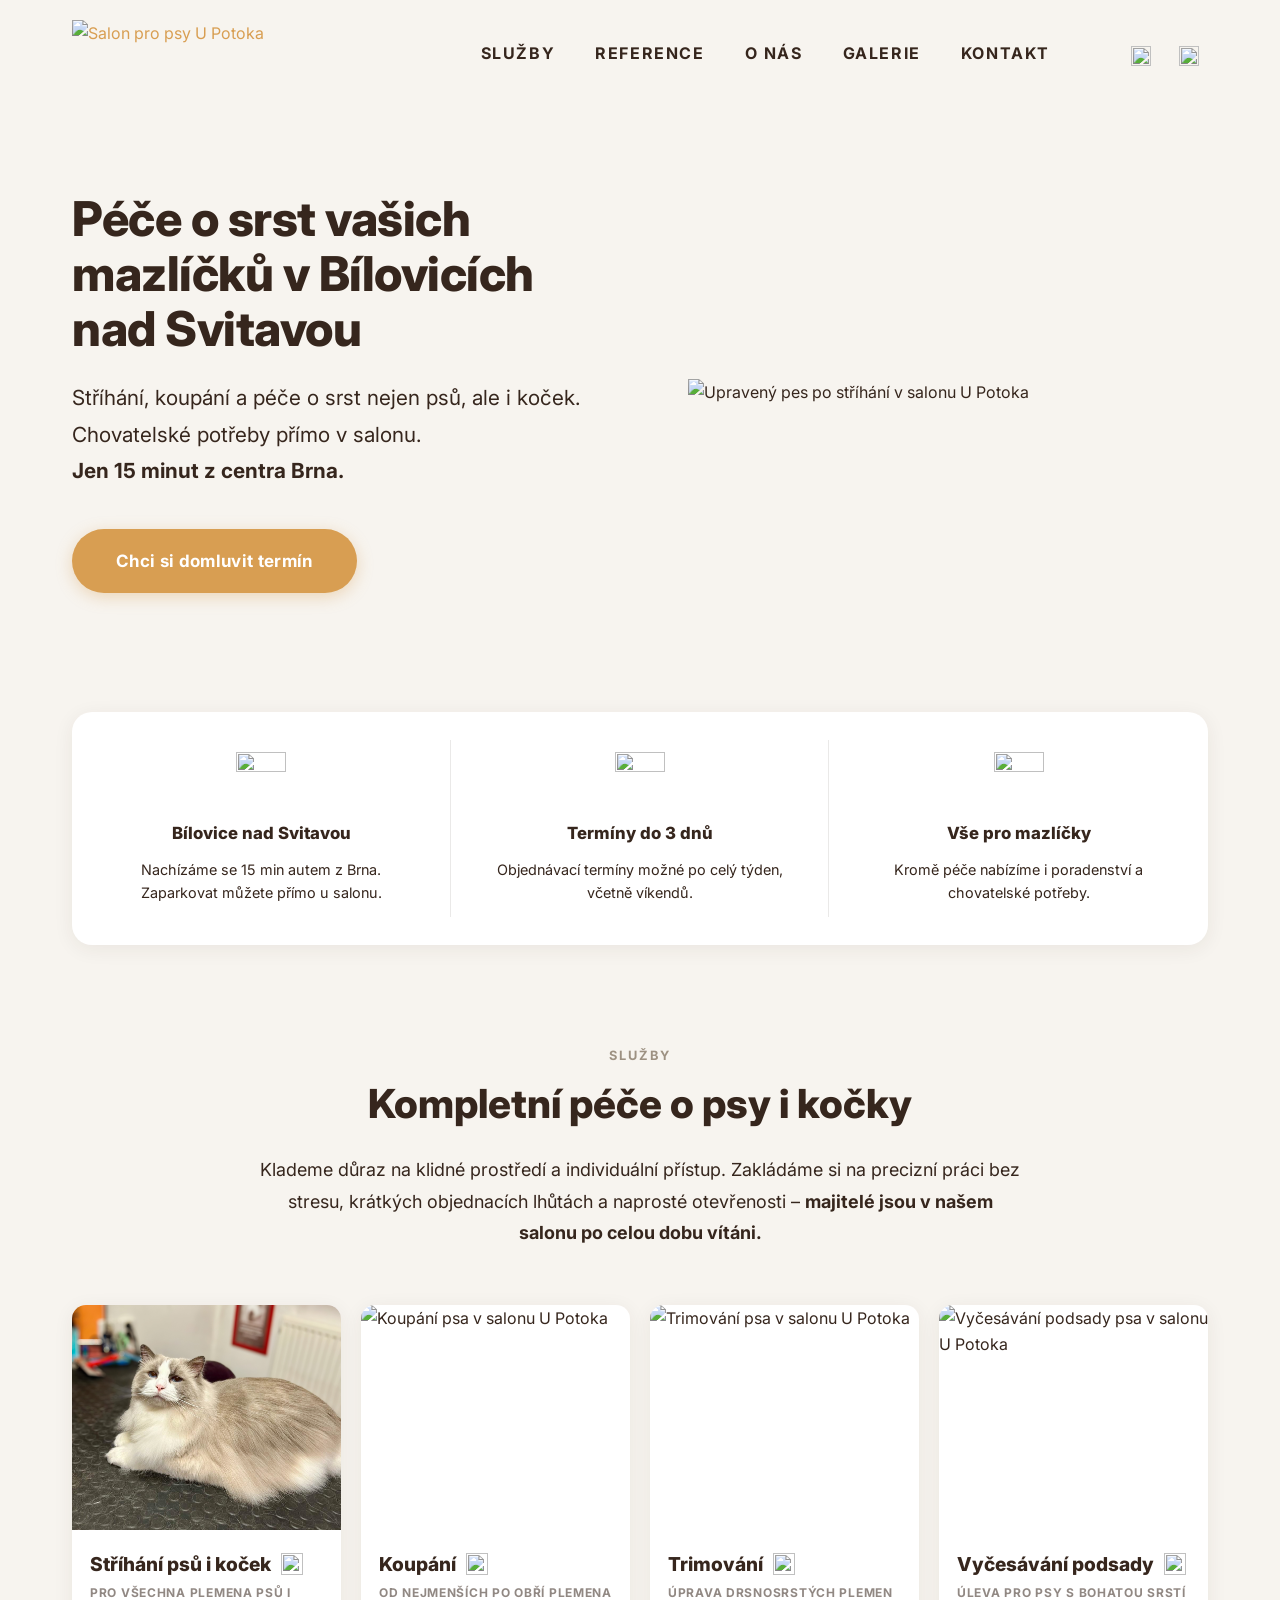
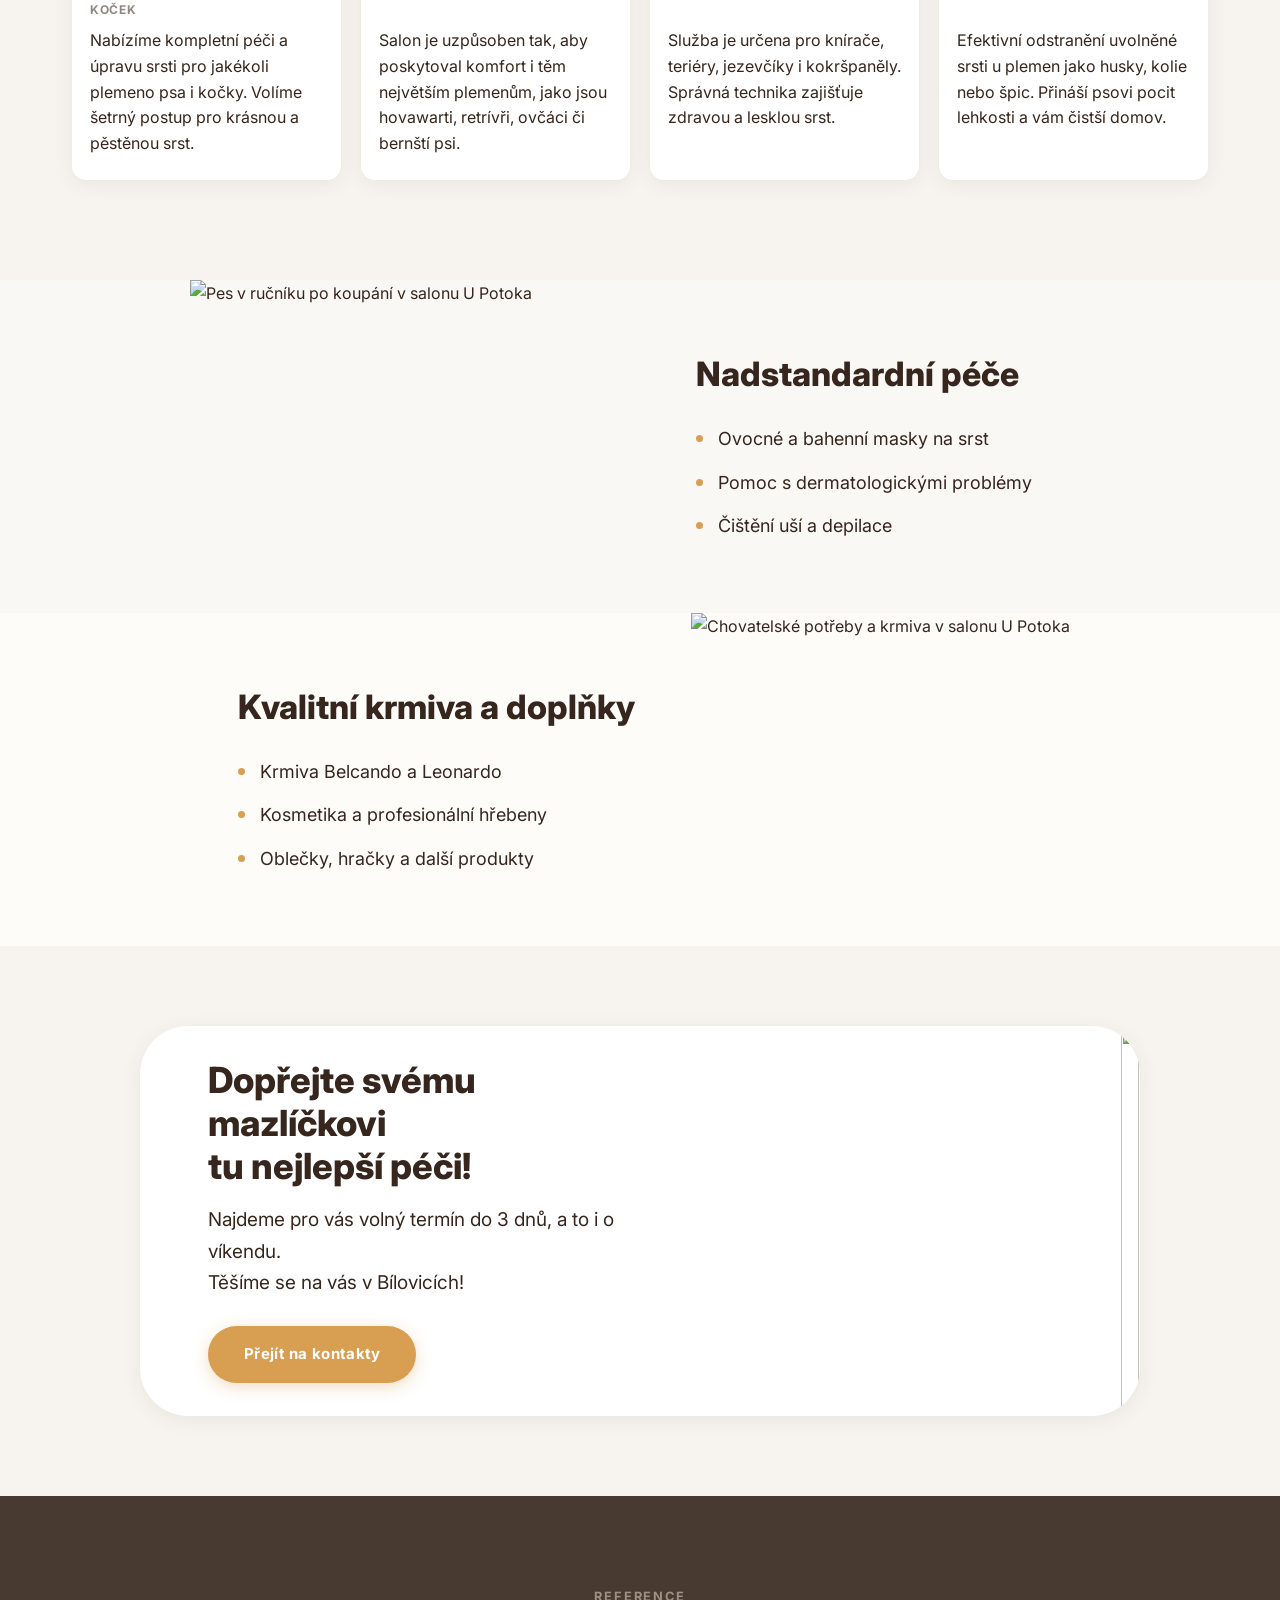
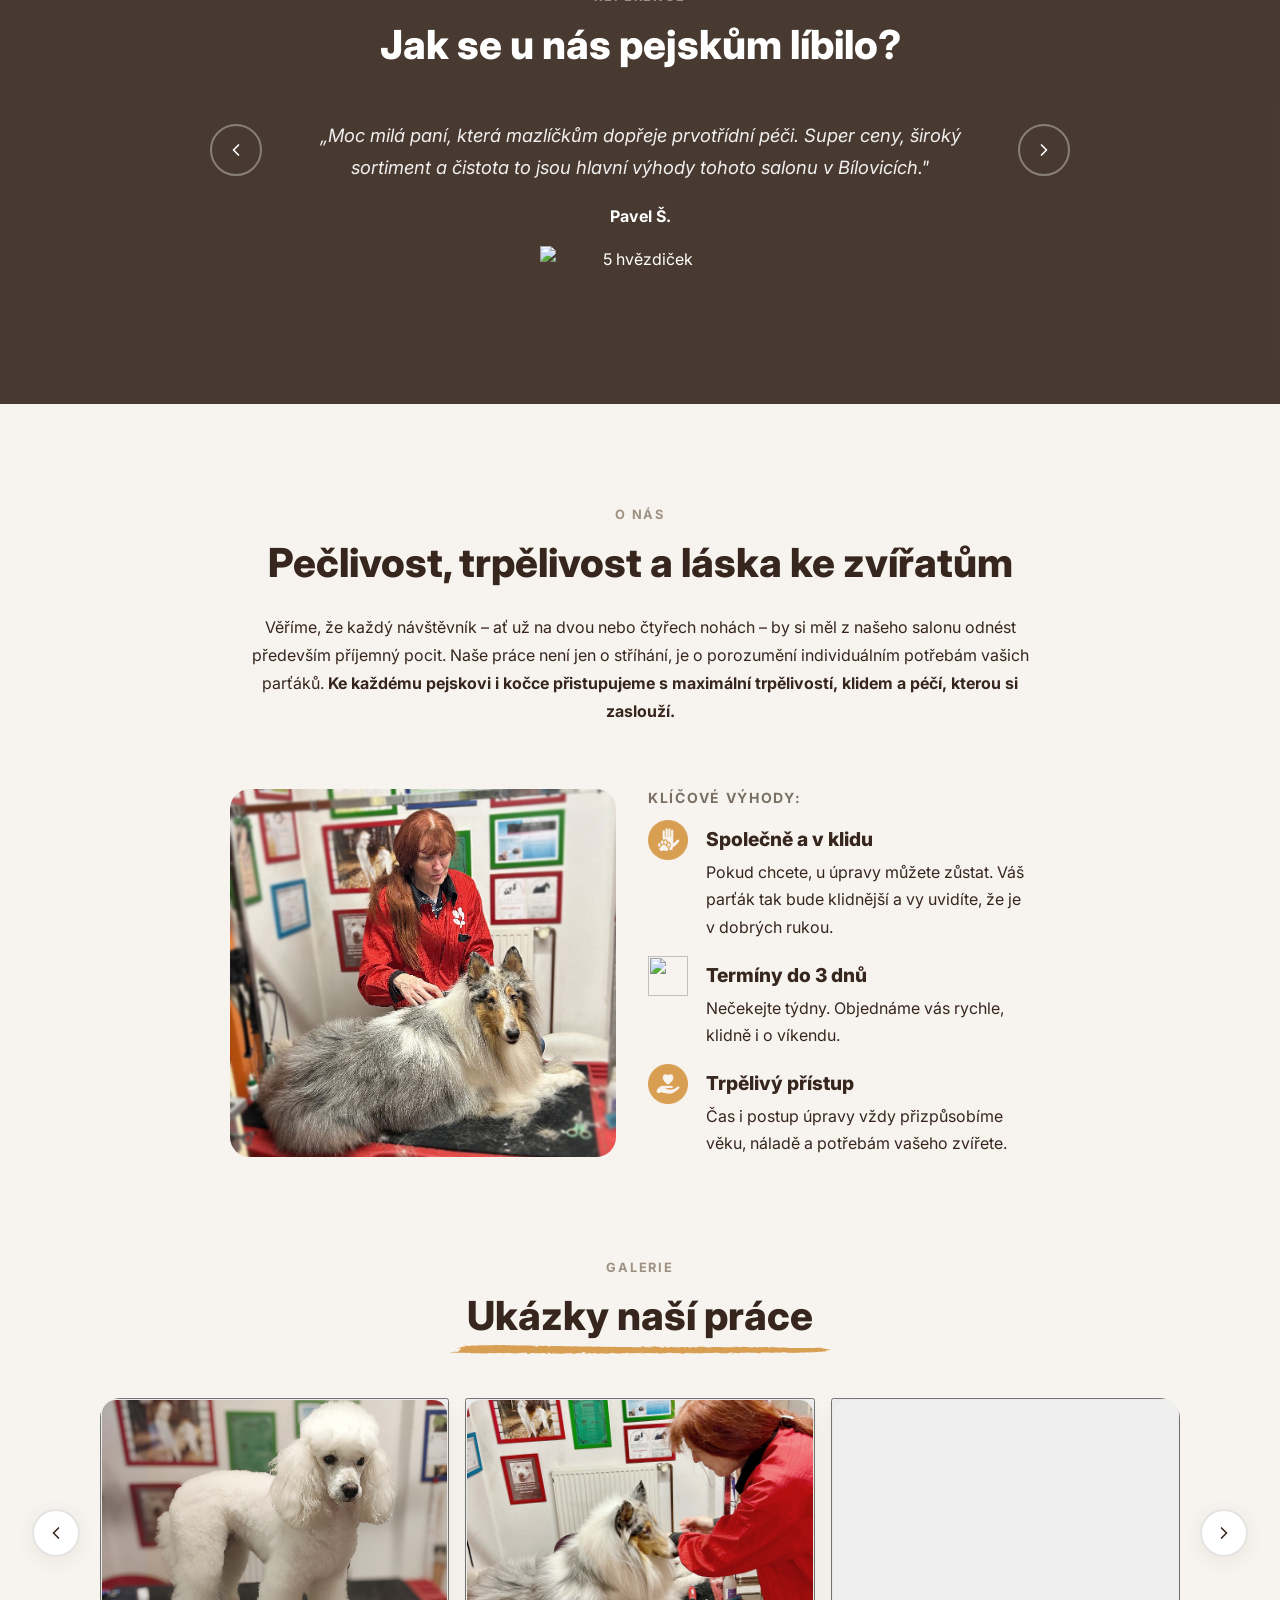
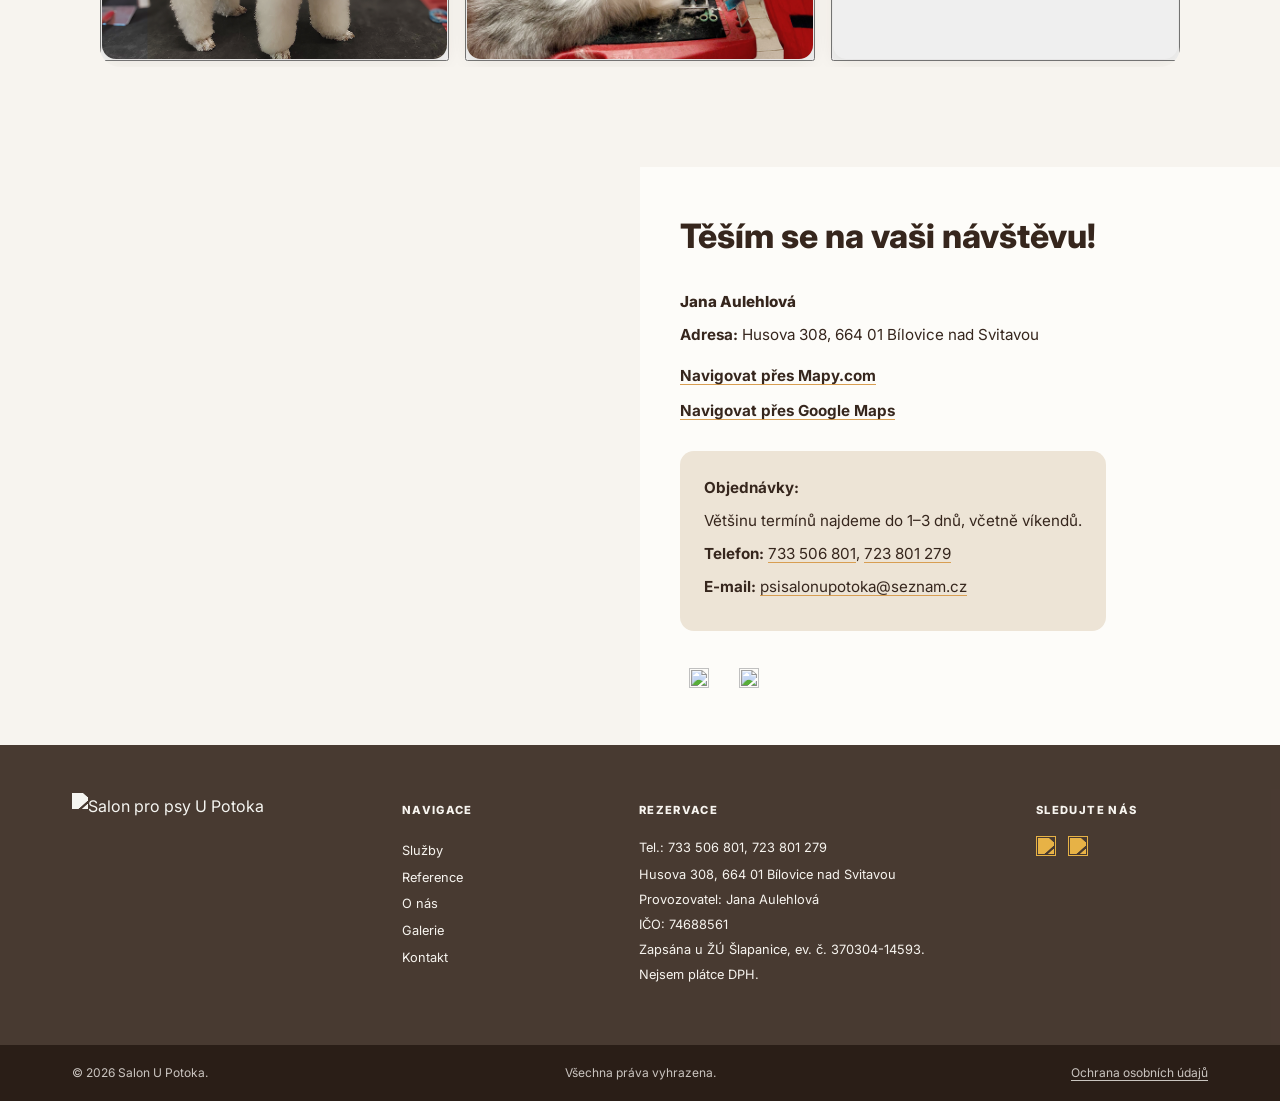
==== commit 346c0079: "Enhance pet grooming service descriptions and improve gallery functionality. Updated service descrip" ====
--- a/index.html
+++ b/index.html
@@ -38,6 +38,7 @@
   <noscript>
     <style>
       .js-reveal .reveal,
+      .js-reveal .hero .reveal,
       .js-reveal .reveal .title-highlight__line {
         opacity: 1 !important;
         transform: none !important;
@@ -127,7 +128,7 @@
       <div class="container hero__inner">
         <div class="hero__content">
           <h1 class="hero__title reveal">Péče o srst vašich mazlíčků v Bílovicích nad Svitavou</h1>
-          <p class="hero__text reveal">Stříhání, koupání a péče o srst.<br>Chovatelské potřeby přímo v salonu.<br><strong>Jen 15 minut z centra Brna.</strong></p>
+          <p class="hero__text reveal">Stříhání, koupání a péče o srst nejen psů, ale i koček. Chovatelské potřeby přímo v salonu.<br><strong>Jen 15 minut z centra Brna.</strong></p>
           <a href="#kontakt" class="btn btn--primary reveal">Chci si domluvit termín</a>
         </div>
         <div class="hero__image-wrap reveal reveal--right">
@@ -142,7 +143,7 @@
           <article class="usp__card reveal">
             <img src="images/place-icon.svg" alt="" class="usp__icon" width="50" height="50">
             <p class="usp__title">Bílovice nad Svitavou</p>
-            <p class="usp__text">15 min autem z Brna. Pohodlné parkování přímo u salonu.</p>
+            <p class="usp__text">Nachízáme se 15 min autem z Brna. Zaparkovat můžete přímo u salonu.</p>
           </article>
           <article class="usp__card reveal">
             <img src="images/date-icon.svg" alt="" class="usp__icon" width="50" height="50">
@@ -163,16 +164,16 @@
         <div class="section-header reveal">
           <p class="section-label">Služby</p>
           <h2 class="section-title">
-            <span class="title-highlight title-highlight--full">Kompletní péče o vaše mazlíčky<img src="images/underline-kompletni.svg" alt="" class="title-highlight__line" aria-hidden="true"></span>
+            <span class="title-highlight title-highlight--full">Kompletní péče o psy i kočky<img src="images/underline-kompletni.svg" alt="" class="title-highlight__line" aria-hidden="true"></span>
           </h2>
           <p class="section-intro">Klademe důraz na klidné prostředí a individuální přístup. Zakládáme si na precizní práci bez stresu, krátkých objednacích lhůtách a naprosté otevřenosti – <strong>majitelé jsou v našem salonu po celou dobu vítáni.</strong></p>
         </div>
 
         <div class="services__grid">
           <article class="service-card reveal">
-            <img src="images/strihani.jpg" alt="Stříhání psa v salonu U Potoka" class="service-card__image" loading="lazy" decoding="async">
+            <img src="images/strihani.jpg" alt="Stříhání kočky v salonu U Potoka" class="service-card__image" loading="lazy" decoding="async">
             <div class="service-card__header">
-              <h3 class="service-card__title">Stříhání</h3>
+              <h3 class="service-card__title">Stříhání psů i koček</h3>
               <img src="images/strihani-icon.svg" alt="" class="service-card__icon" width="28" height="28">
             </div>
             <p class="service-card__tagline">Pro všechna plemena psů i koček</p>
@@ -394,22 +395,85 @@
         <div class="gallery__viewport" id="gallery-slider">
           <div class="gallery__track" id="gallery-track">
             <figure class="gallery__slide">
-              <div class="gallery__placeholder" role="img" aria-label="Fotografie ze salonu (placeholder)"></div>
-            </figure>
+
+              <button type="button" class="gallery__trigger" aria-label="Zvětšit fotografii: Upravený pejsek po stříhání v salonu U Potoka">
+
+                <img src="images/galerie-1.jpg" alt="Upravený pejsek po stříhání v salonu U Potoka" class="gallery__image" loading="lazy" decoding="async">
+
+              </button>
+
+            </figure>
+
             <figure class="gallery__slide">
-              <div class="gallery__placeholder" role="img" aria-label="Fotografie ze salonu (placeholder)"></div>
-            </figure>
+
+              <button type="button" class="gallery__trigger" aria-label="Zvětšit fotografii: Kolie při úpravě srsti v salonu U Potoka">
+
+                <img src="images/galerie-4.jpg" alt="Kolie při úpravě srsti v salonu U Potoka" class="gallery__image" loading="lazy" decoding="async">
+
+              </button>
+
+            </figure>
+
             <figure class="gallery__slide">
-              <div class="gallery__placeholder" role="img" aria-label="Fotografie ze salonu (placeholder)"></div>
-            </figure>
+
+              <button type="button" class="gallery__trigger" aria-label="Zvětšit fotografii: Kočka po úpravě srsti v salonu U Potoka">
+
+                <img src="images/galerie-2.jpg" alt="Kočka po úpravě srsti v salonu U Potoka" class="gallery__image" loading="lazy" decoding="async">
+
+              </button>
+
+            </figure>
+
             <figure class="gallery__slide">
-              <div class="gallery__placeholder" role="img" aria-label="Fotografie ze salonu (placeholder)"></div>
-            </figure>
+
+              <button type="button" class="gallery__trigger" aria-label="Zvětšit fotografii: Sheltie při úpravě srsti v salonu U Potoka">
+
+                <img src="images/galerie-6.jpg" alt="Sheltie při úpravě srsti v salonu U Potoka" class="gallery__image" loading="lazy" decoding="async">
+
+              </button>
+
+            </figure>
+
             <figure class="gallery__slide">
-              <div class="gallery__placeholder" role="img" aria-label="Fotografie ze salonu (placeholder)"></div>
-            </figure>
+
+              <button type="button" class="gallery__trigger" aria-label="Zvětšit fotografii: Retrívr po úpravě srsti v salonu U Potoka">
+
+                <img src="images/galerie-3.jpg" alt="Retrívr po úpravě srsti v salonu U Potoka" class="gallery__image" loading="lazy" decoding="async">
+
+              </button>
+
+            </figure>
+
+           
+
+              <figure class="gallery__slide">
+
+              <button type="button" class="gallery__trigger" aria-label="Zvětšit fotografii: Kočička po úpravě srsti v salonu U Potoka">
+
+                <img src="images/galerie-5.jpg" alt="Kočička po úpravě srsti v salonu U Potoka" class="gallery__image" loading="lazy" decoding="async">
+
+              </button>
+
+            </figure>
+
+              <figure class="gallery__slide">
+
+              <button type="button" class="gallery__trigger" aria-label="Zvětšit fotografii: Sheltie při úpravě srsti v salonu U Potoka">
+
+                <img src="images/galerie-7.jpg" alt="Sheltie při úpravě srsti v salonu U Potoka" class="gallery__image" loading="lazy" decoding="async">
+
+              </button>
+
+            </figure>
+
             <figure class="gallery__slide">
-              <div class="gallery__placeholder" role="img" aria-label="Fotografie ze salonu (placeholder)"></div>
+
+              <button type="button" class="gallery__trigger" aria-label="Zvětšit fotografii: Malí pejsci při úpravě srsti v salonu U Potoka">
+
+                <img src="images/galerie-8.jpg" alt="Malí pejsci při úpravě srsti v salonu U Potoka" class="gallery__image" loading="lazy" decoding="async">
+
+              </button>
+
             </figure>
           </div>
         </div>
@@ -522,4 +586,4 @@
   <script src="js/map.js"></script>
   <script src="js/main.js"></script>
 </body>
-</html>
+</html>
--- a/css/style.css
+++ b/css/style.css
@@ -1274,6 +1274,10 @@
   transition-delay: var(--reveal-delay, 0s);
 }
 
+.js-reveal .hero .reveal {
+  opacity: 0;
+}
+
 .js-reveal .reveal--left {
   transform: translate3d(-8px, 6px, 0);
 }
@@ -1318,6 +1322,7 @@
 
 @media (prefers-reduced-motion: reduce) {
   .js-reveal .reveal,
+  .js-reveal .hero .reveal,
   .js-reveal .reveal.is-visible,
   .js-reveal .reveal .title-highlight__line,
   .js-reveal .reveal.is-visible .title-highlight__line {
@@ -1908,4 +1913,4 @@
   .footer__bottom-inner {
     gap: 8px;
   }
-}
+}
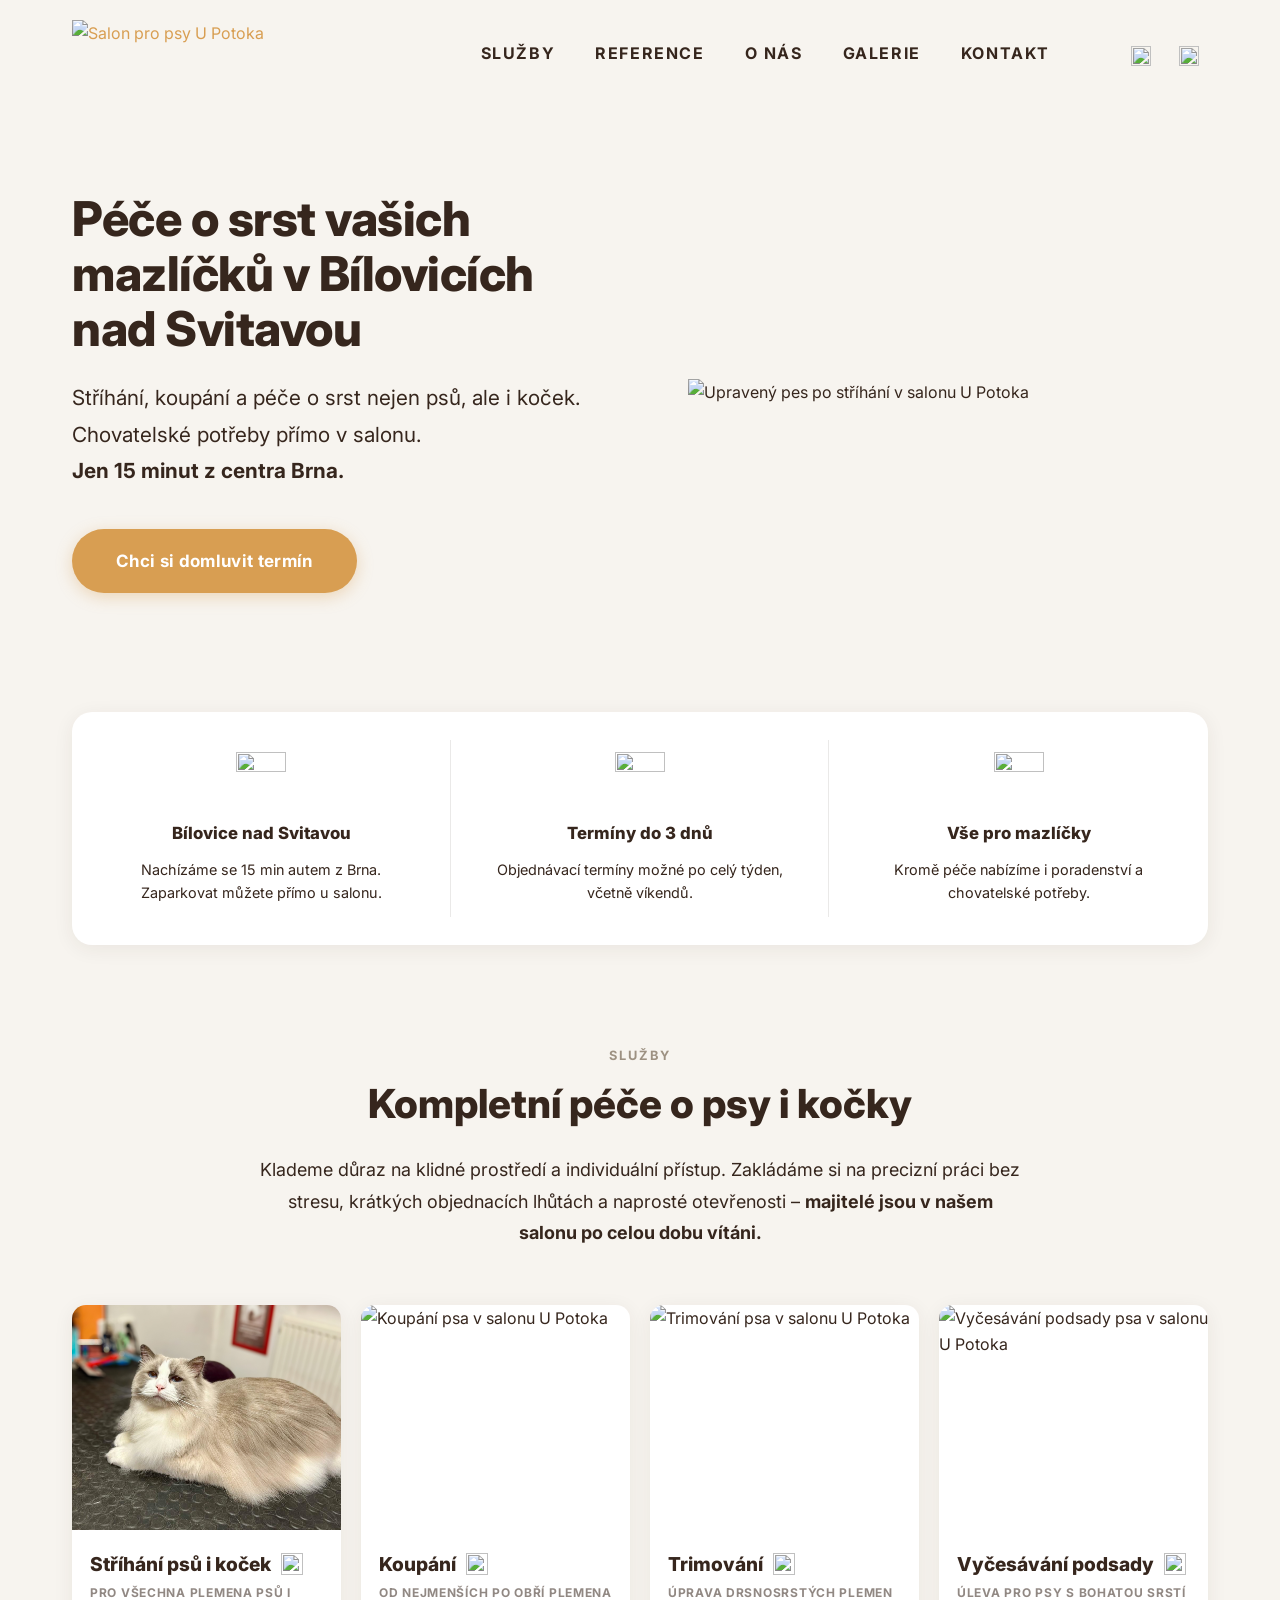
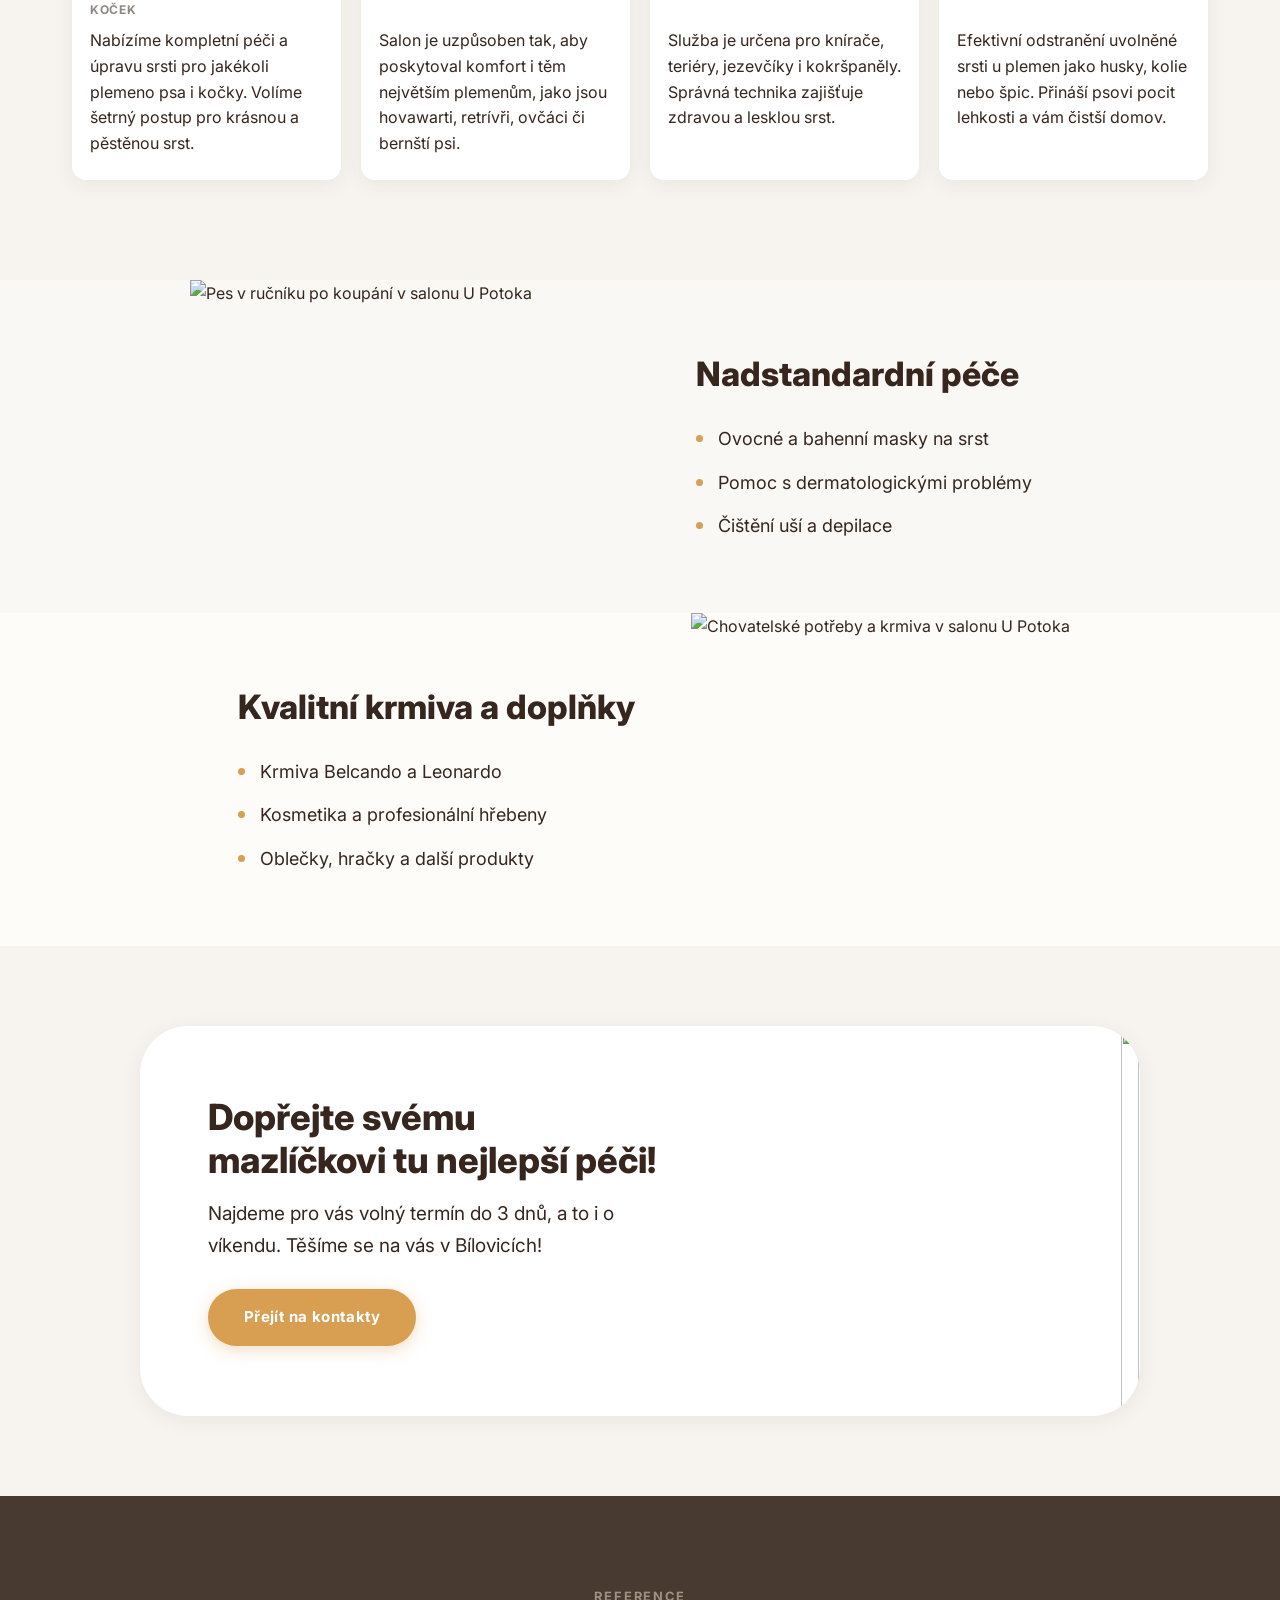
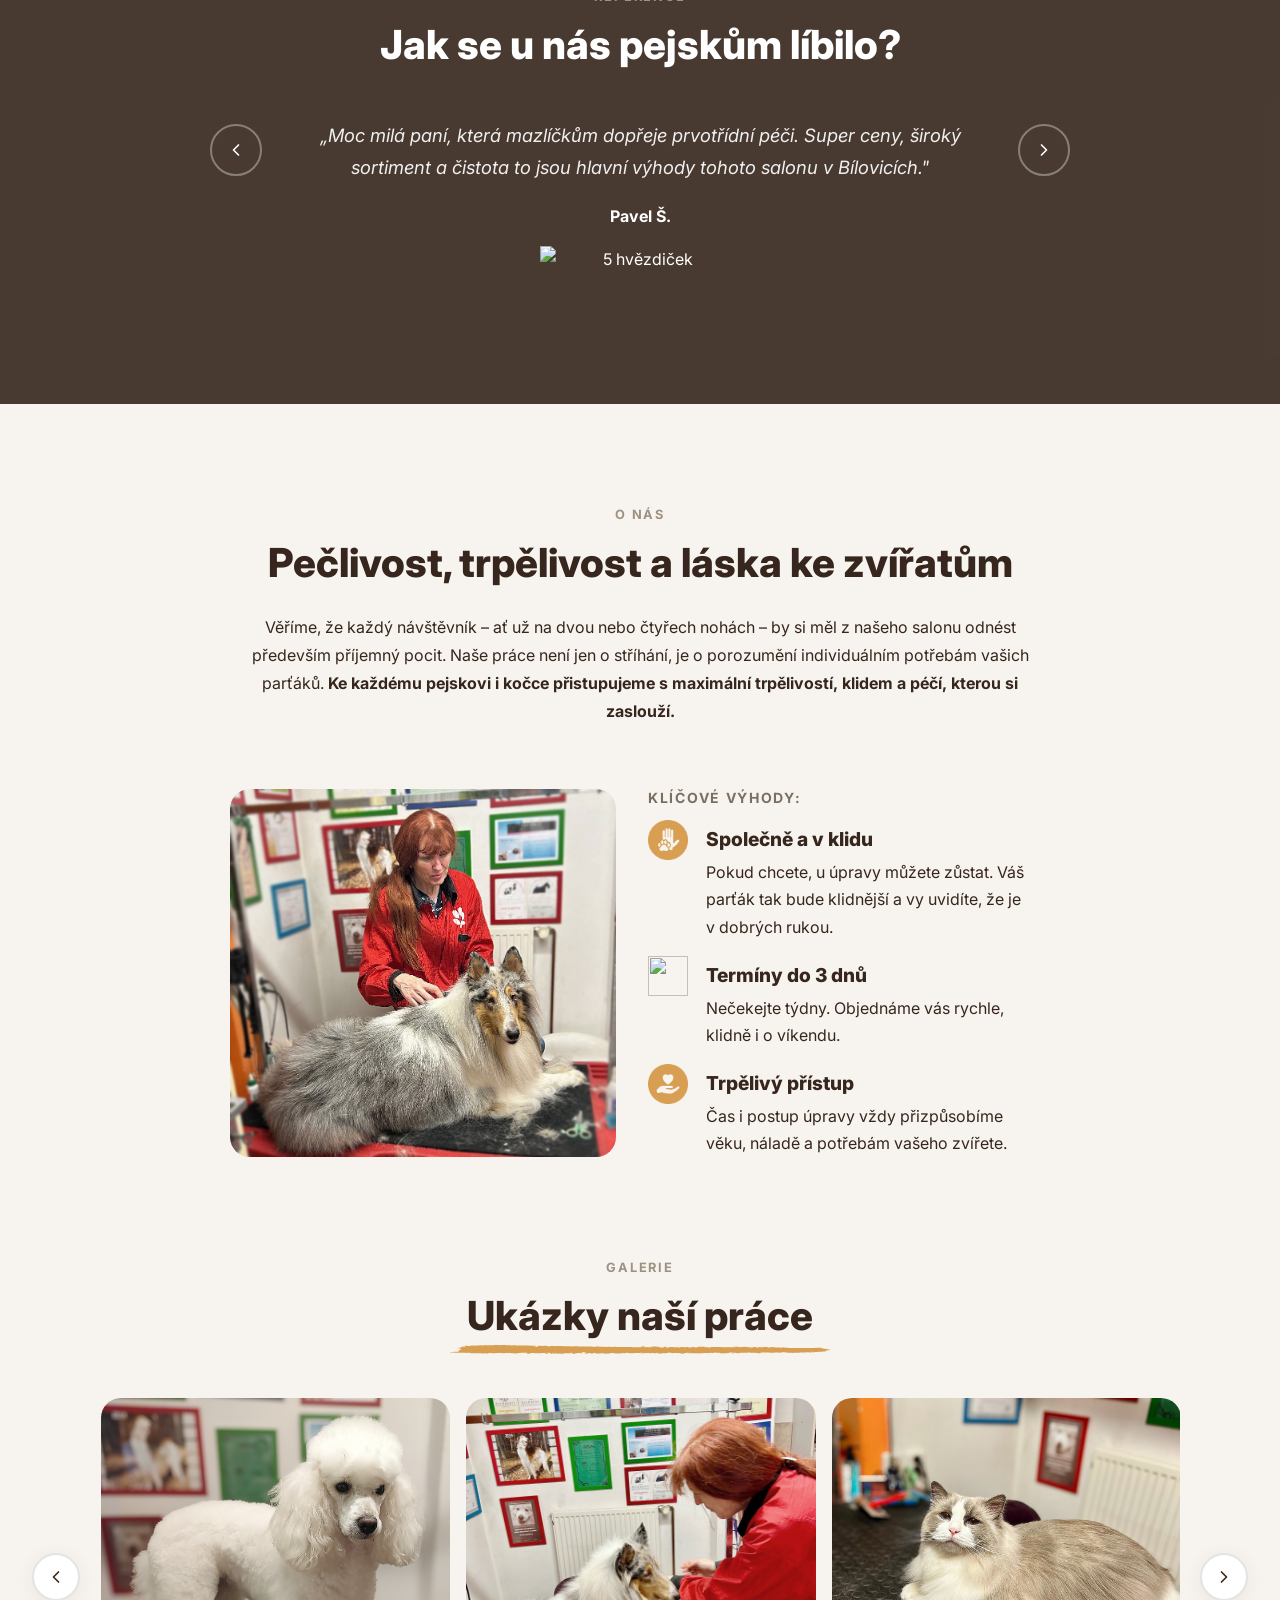
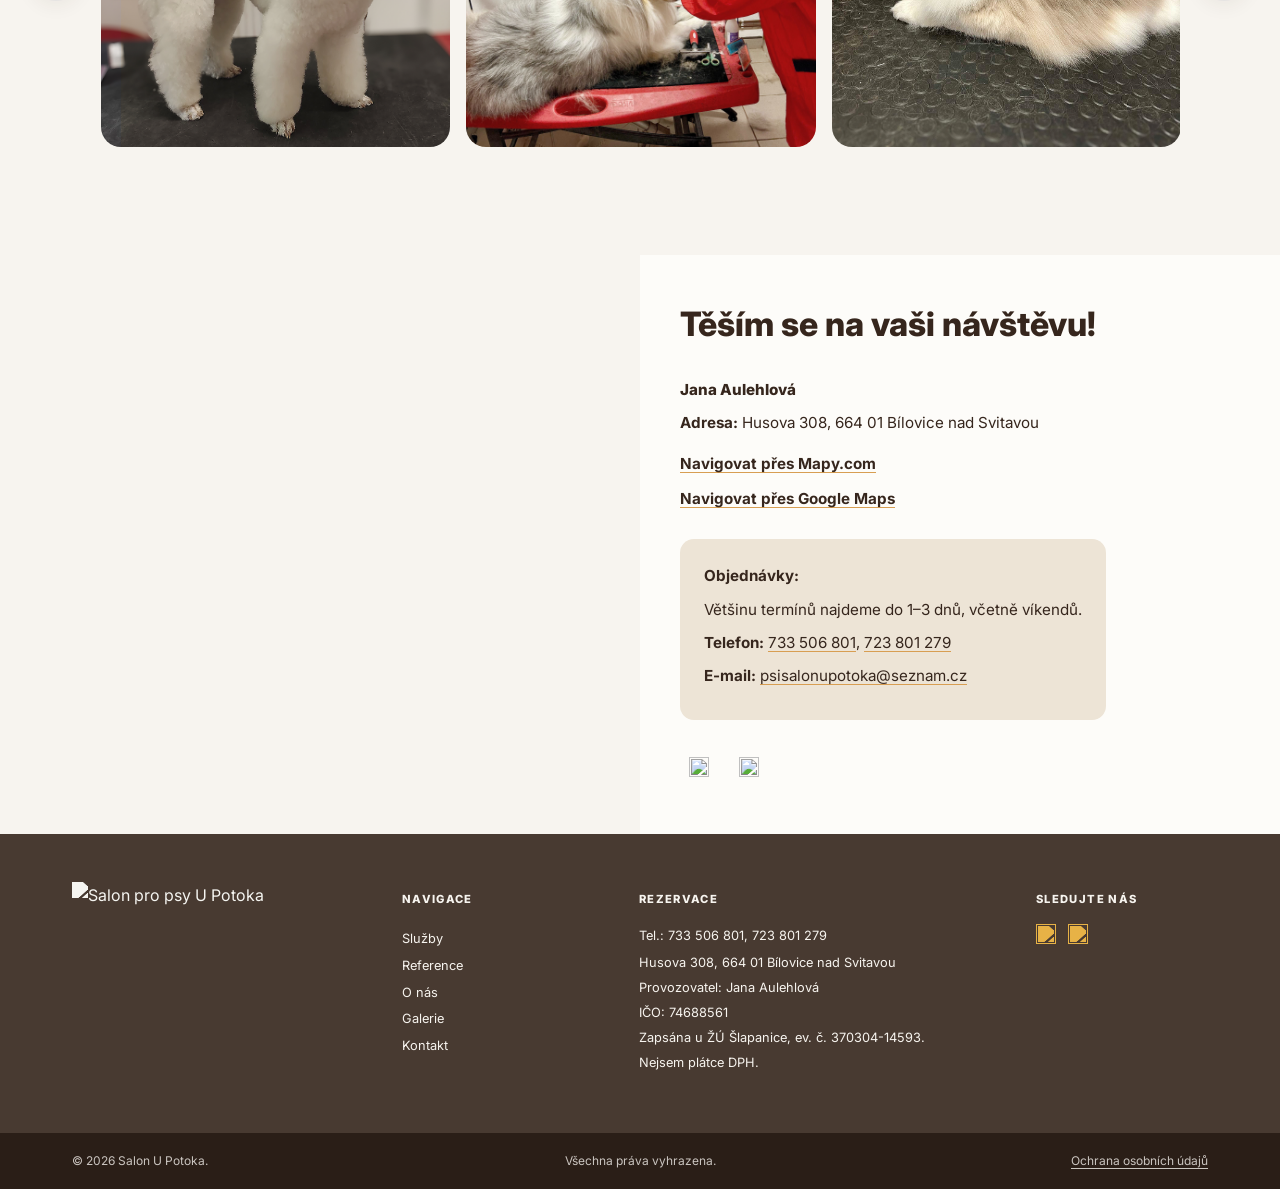
==== commit 74f7acb4: "gallery upgrade and some text changes" ====
--- a/index.html
+++ b/index.html
@@ -253,8 +253,8 @@
     <section class="cta-banner">
       <div class="cta-banner__inner reveal reveal--scale">
         <div class="cta-banner__content">
-          <h2 class="cta-banner__title">Dopřejte svému mazlíčkovi<br>tu nejlepší péči!</h2>
-          <p class="cta-banner__text">Najdeme pro vás volný termín do 3 dnů, a to i o víkendu.<br>Těšíme se na vás v Bílovicích!</p>
+          <h2 class="cta-banner__title">Dopřejte svému mazlíčkovi tu nejlepší péči!</h2>
+          <p class="cta-banner__text">Najdeme pro vás volný termín do 3 dnů, a to i o víkendu. Těšíme se na vás v Bílovicích!</p>
           <a href="#kontakt" class="btn btn--primary">Přejít na kontakty</a>
         </div>
         <div class="cta-banner__image-wrap">
@@ -486,6 +486,16 @@
       </div>
     </section>
 
+    <!-- Lightbox -->
+    <div id="lightbox" class="lightbox" hidden aria-modal="true" role="dialog">
+      <button type="button" id="lightbox-close" class="lightbox__close" aria-label="Zavřít">
+        <svg width="24" height="24" viewBox="0 0 24 24" fill="none" aria-hidden="true">
+          <path d="M18 6L6 18M6 6l12 12" stroke="currentColor" stroke-width="2" stroke-linecap="round" stroke-linejoin="round"/>
+        </svg>
+      </button>
+      <img id="lightbox-image" class="lightbox__image" alt="" loading="lazy">
+    </div>
+
     <section class="contact reveal" id="kontakt">
       <div class="contact__grid">
         <div class="contact__map">
--- a/css/style.css
+++ b/css/style.css
@@ -937,7 +937,7 @@
   flex: 1;
   min-width: 0;
   overflow: hidden;
-  border-radius: var(--radius);
+  border-radius: 0;
   cursor: grab;
   touch-action: pan-x pan-y;
   user-select: none;
@@ -962,10 +962,12 @@
 
 .gallery__placeholder,
 .gallery__image {
-  aspect-ratio: 4 / 3;
+  aspect-ratio: 1 / 1;
   width: 100%;
-  border-radius: var(--radius-sm);
-  box-shadow: var(--shadow-card);
+  border-radius: var(--radius);
+  box-shadow: none;
+  border: none;
+  transition: box-shadow var(--transition);
 }
 
 .gallery__placeholder {
@@ -979,6 +981,20 @@
   display: block;
   height: auto;
   object-fit: cover;
+  padding: 0;
+  margin: 0;
+}
+
+.gallery__trigger {
+  padding: 0;
+  border: none;
+  background: none;
+  border-radius: 0;
+  cursor: pointer;
+}
+
+.gallery__trigger:hover .gallery__image {
+  box-shadow: 0 0 0 2px var(--color-accent);
 }
 
 .gallery__placeholder::after {
@@ -1020,6 +1036,56 @@
 .gallery__arrow:disabled {
   opacity: 0.35;
   cursor: default;
+}
+
+/* ===== Lightbox ===== */
+[hidden] {
+  display: none !important;
+}
+
+.lightbox {
+  position: fixed;
+  inset: 0;
+  z-index: 1000;
+  background-color: rgba(0, 0, 0, 0.9);
+  display: flex;
+  align-items: center;
+  justify-content: center;
+  padding: 32px;
+}
+
+.lightbox__image {
+  max-width: 100%;
+  max-height: 100%;
+  object-fit: contain;
+  border-radius: 0;
+  border: none;
+}
+
+.lightbox__close {
+  position: absolute;
+  top: 24px;
+  right: 24px;
+  width: 48px;
+  height: 48px;
+  border-radius: 50%;
+  border: 2px solid rgba(255, 255, 255, 0.3);
+  background: rgba(0, 0, 0, 0.5);
+  color: white;
+  cursor: pointer;
+  display: flex;
+  align-items: center;
+  justify-content: center;
+  transition: border-color var(--transition), background-color var(--transition);
+}
+
+.lightbox__close:hover {
+  border-color: rgba(255, 255, 255, 0.6);
+  background: rgba(0, 0, 0, 0.7);
+}
+
+body.lightbox-open {
+  overflow: hidden;
 }
 
 /* ===== Contact ===== */
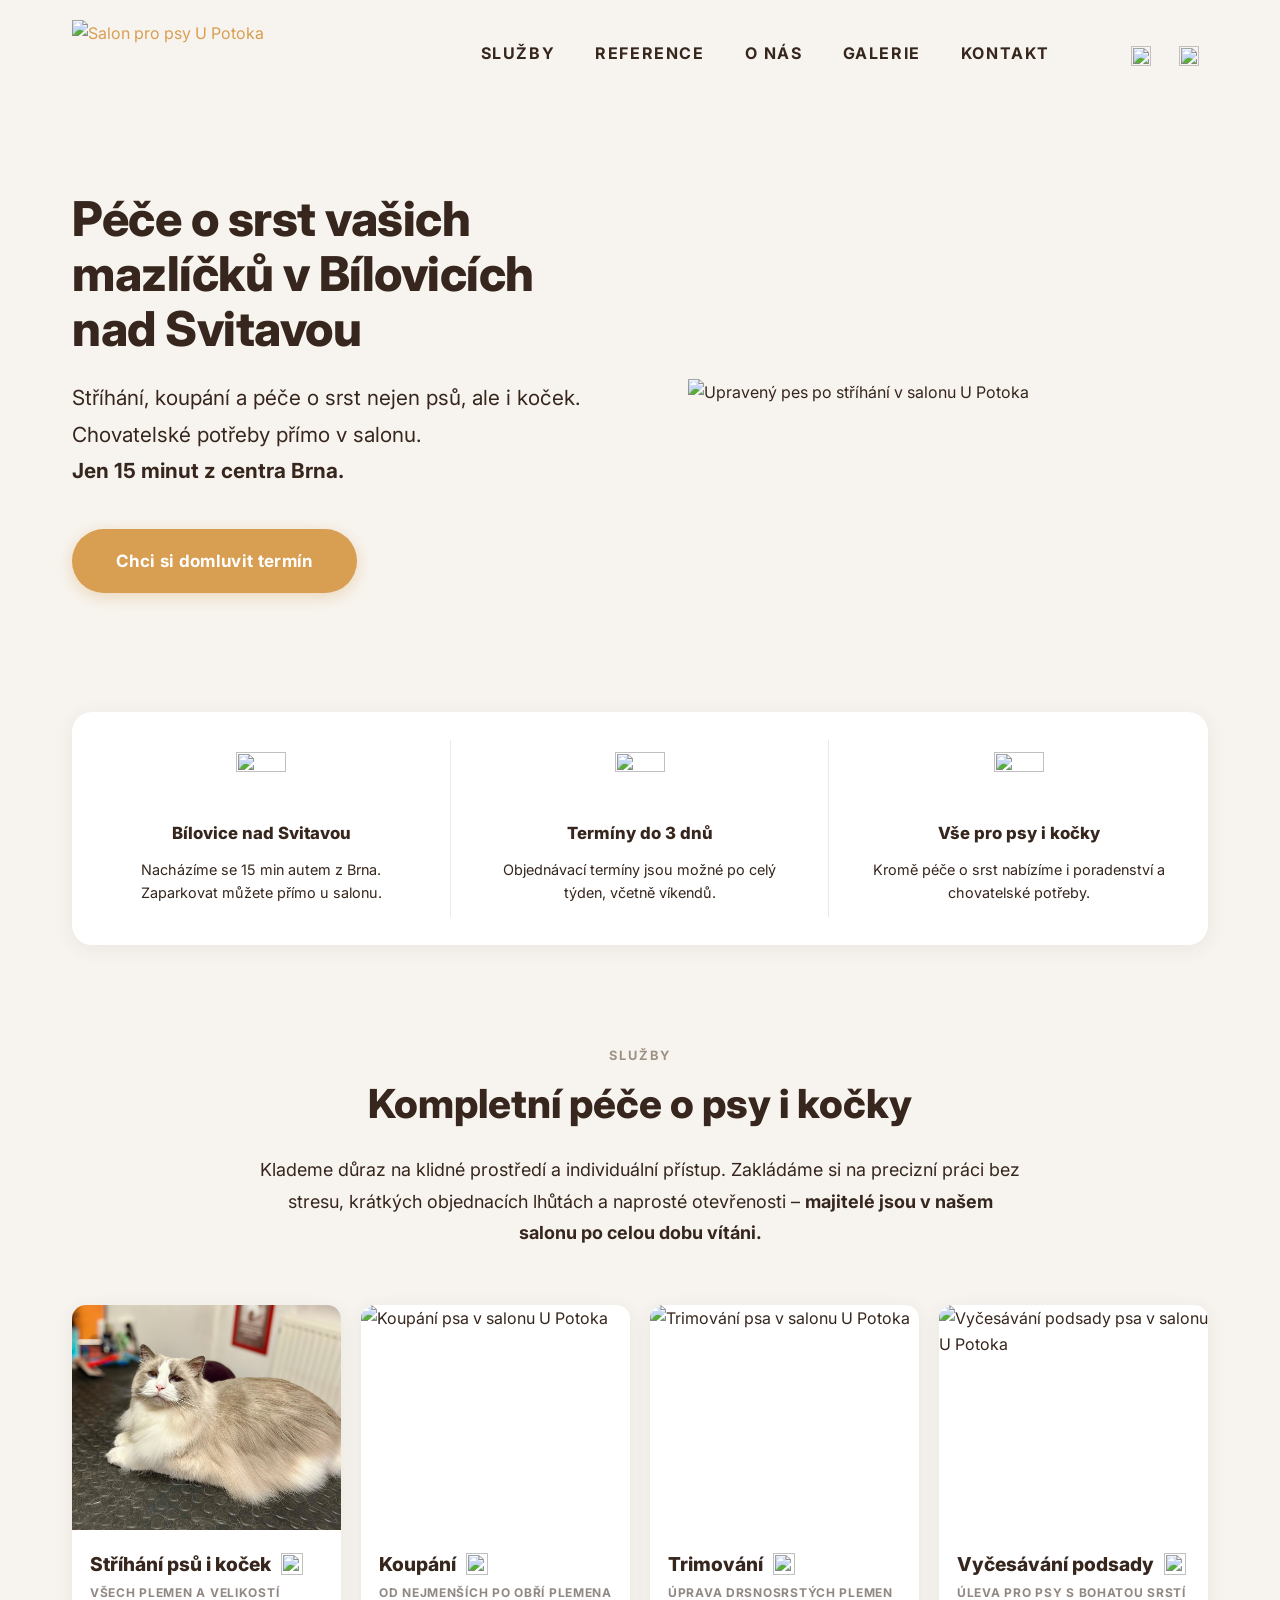
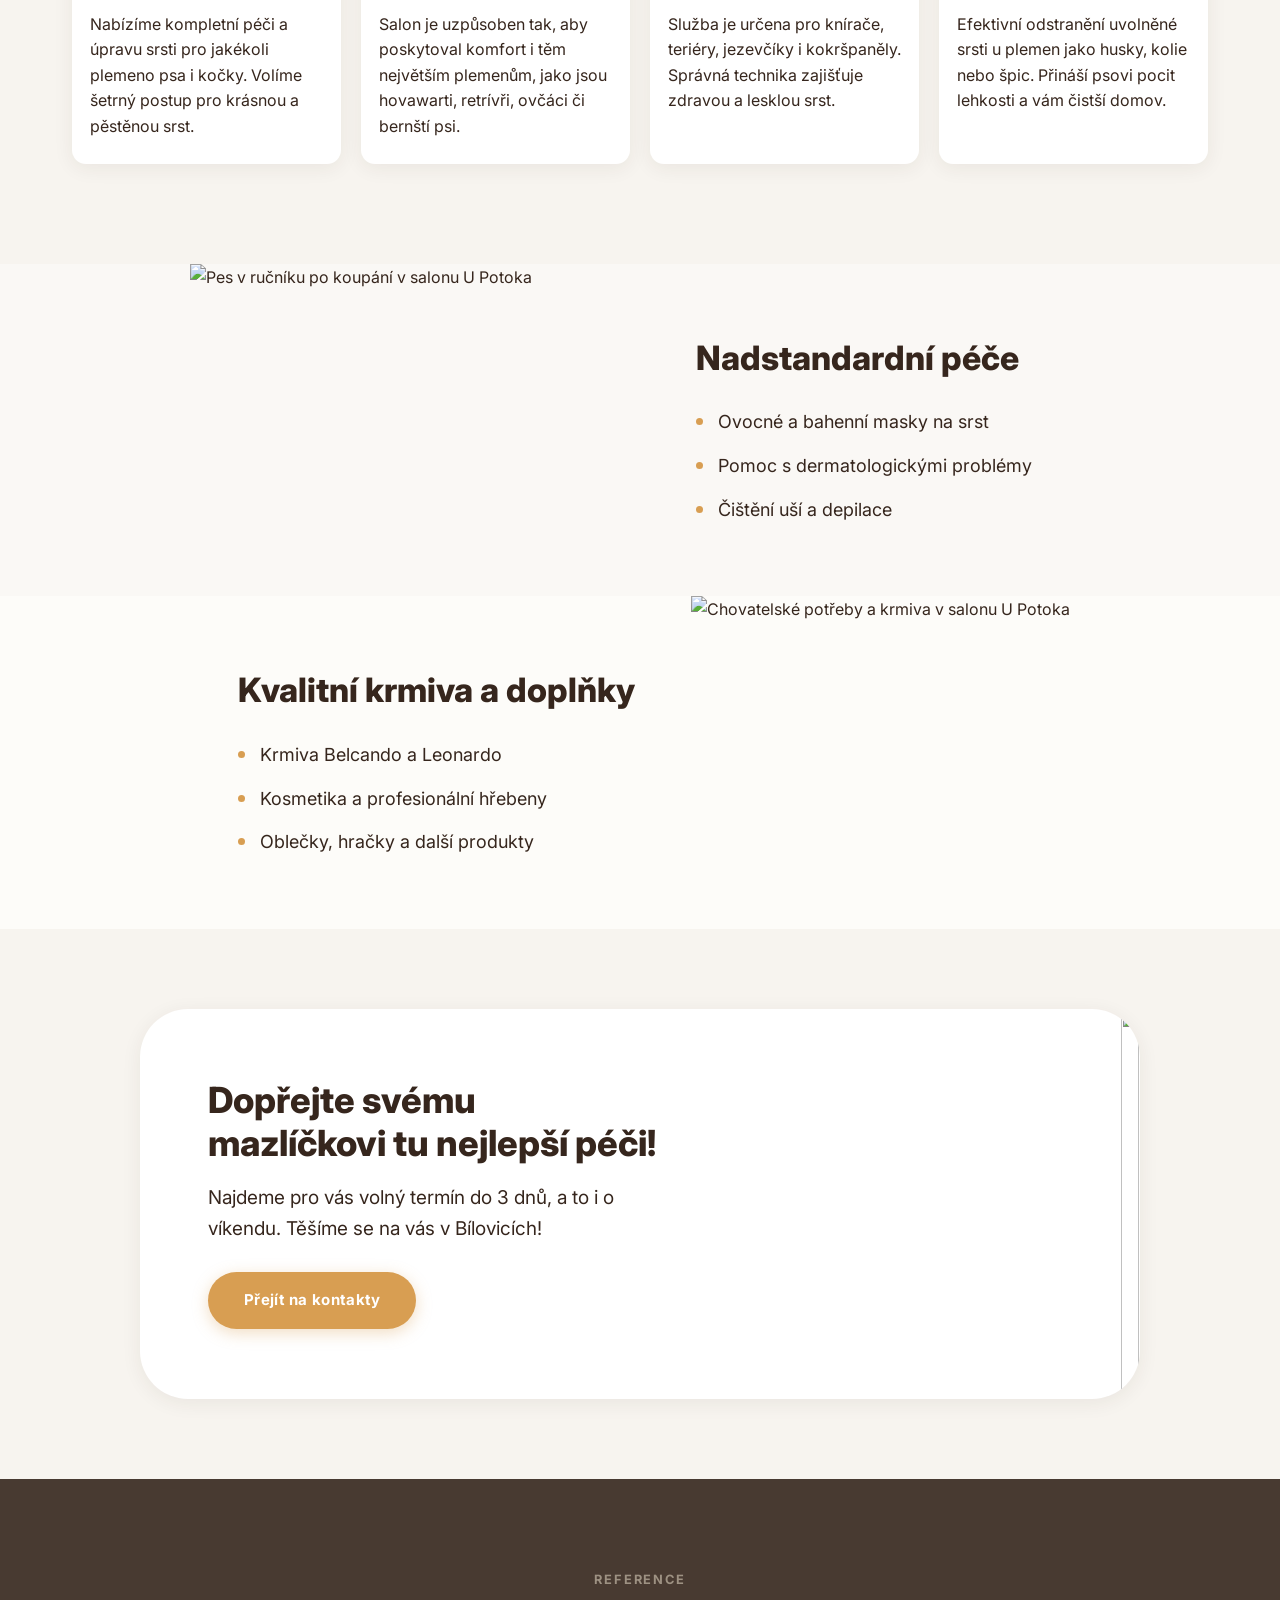
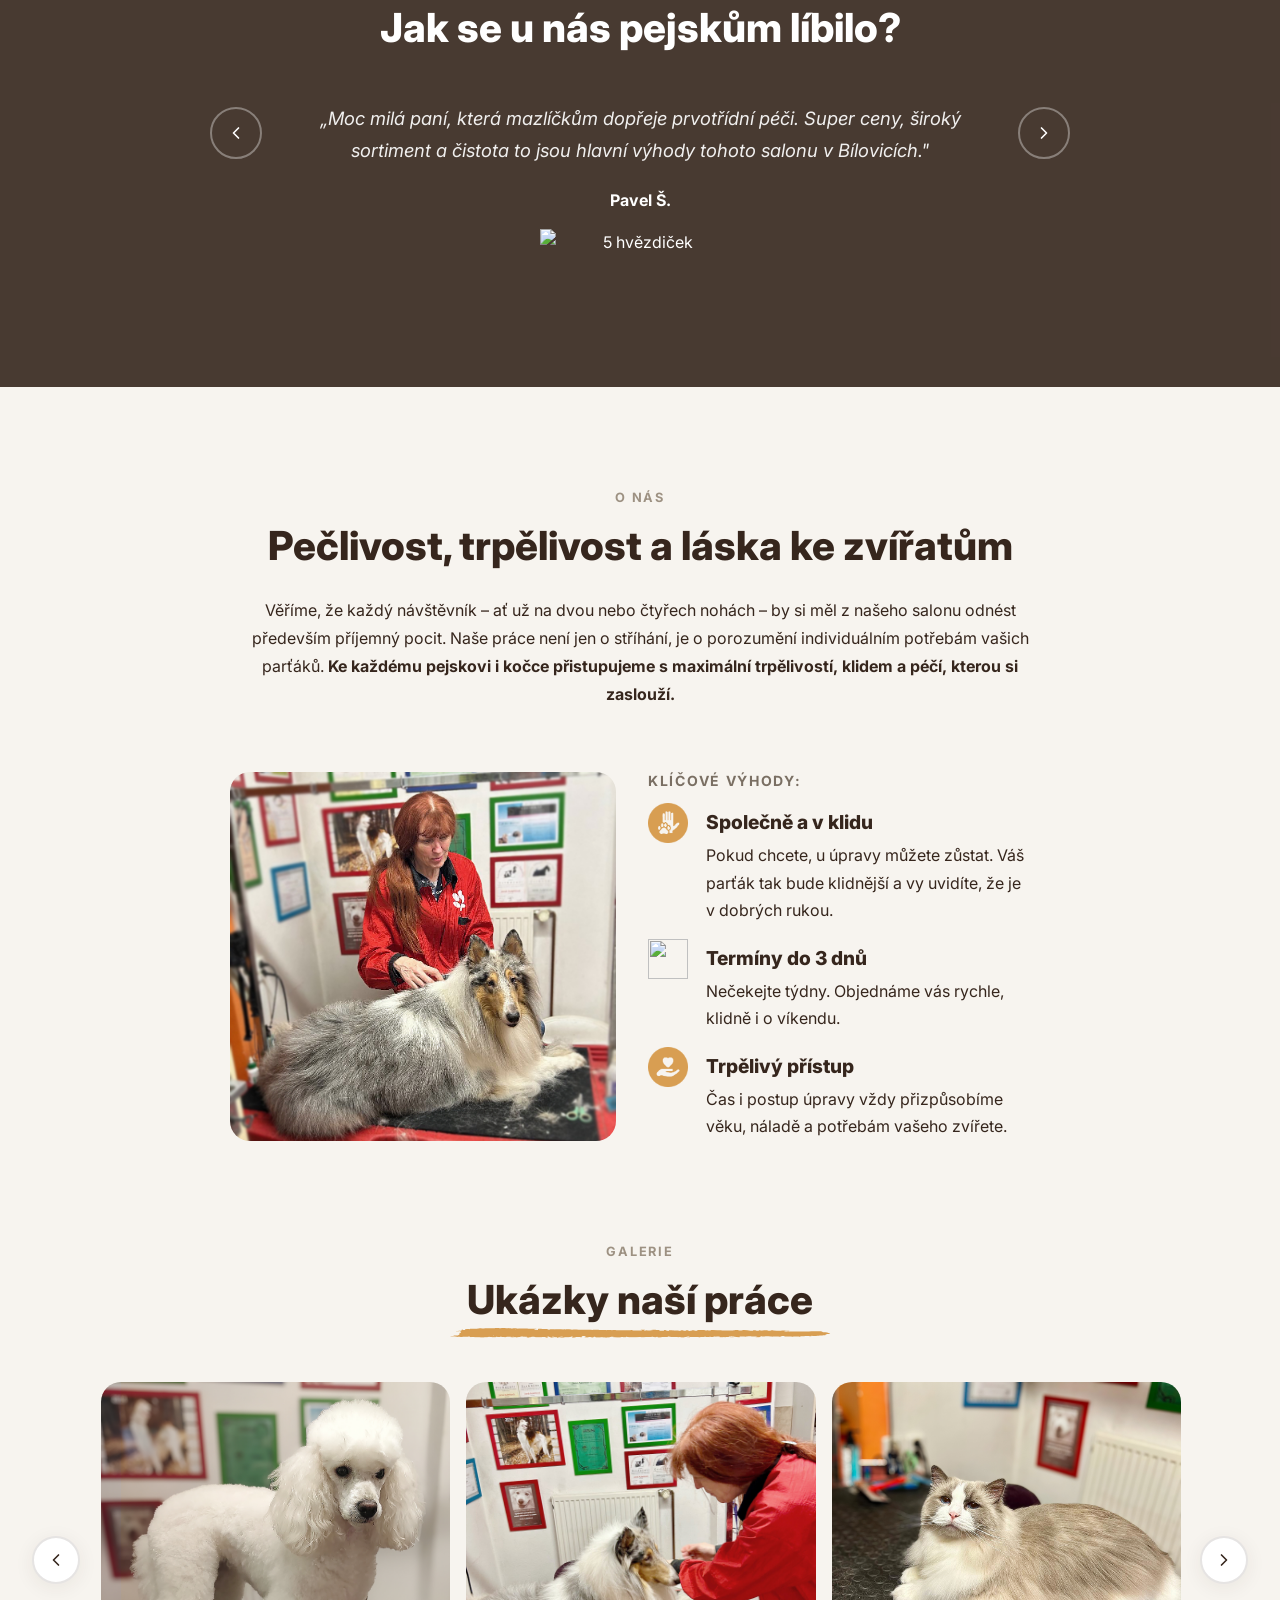
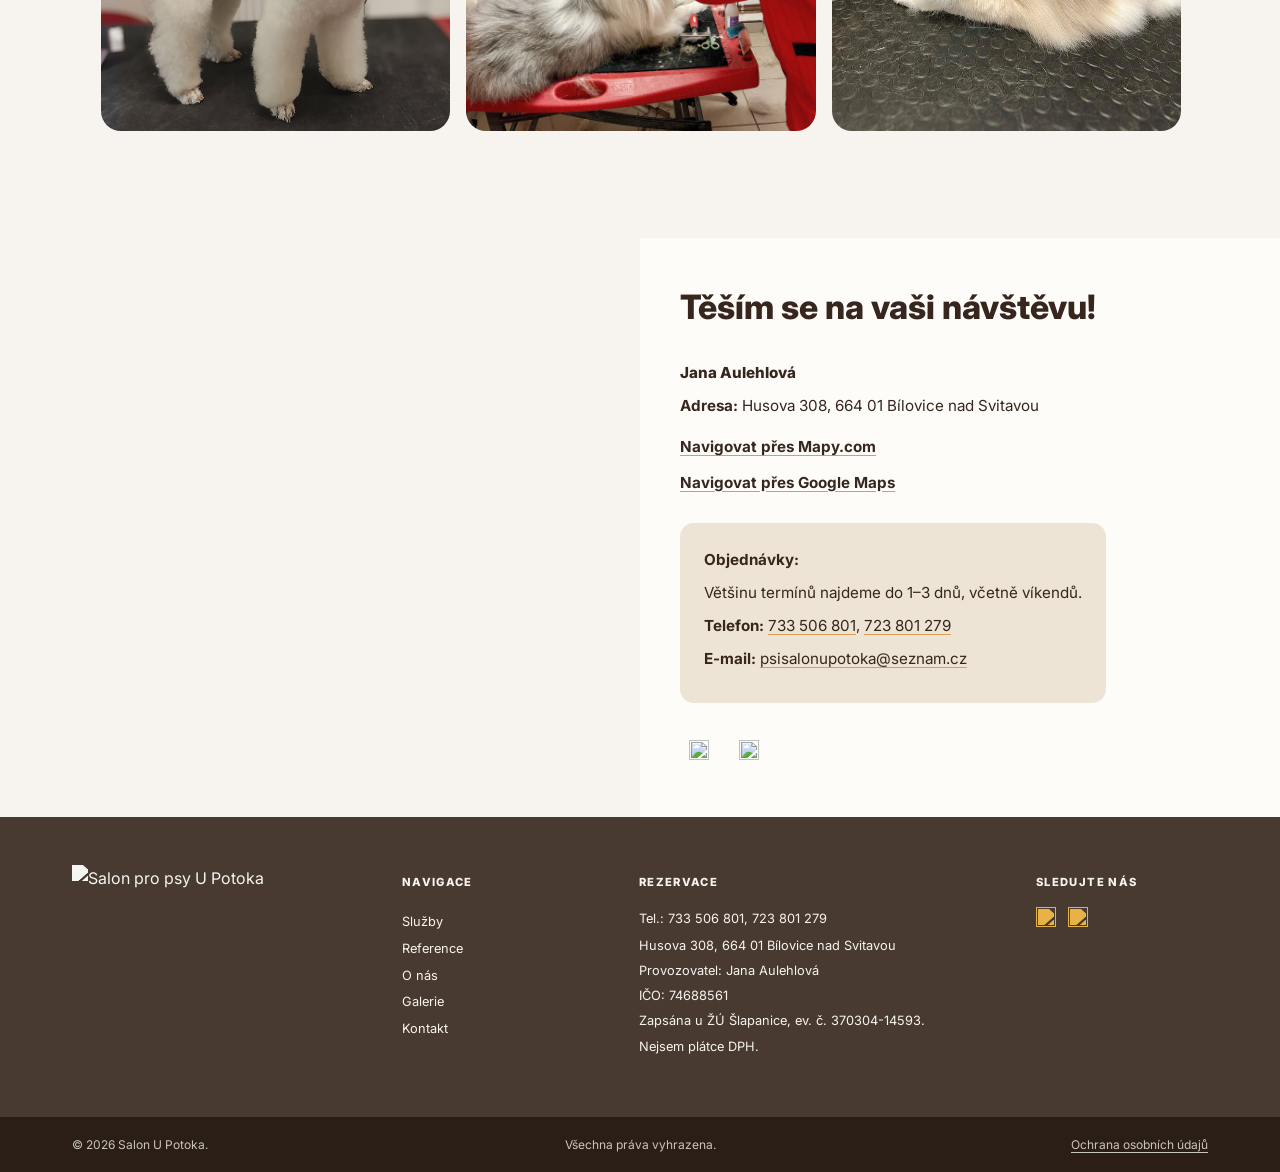
==== commit dd75b7bd: "Text update" ====
--- a/index.html
+++ b/index.html
@@ -143,17 +143,17 @@
           <article class="usp__card reveal">
             <img src="images/place-icon.svg" alt="" class="usp__icon" width="50" height="50">
             <p class="usp__title">Bílovice nad Svitavou</p>
-            <p class="usp__text">Nachízáme se 15 min autem z Brna. Zaparkovat můžete přímo u salonu.</p>
+            <p class="usp__text">Nacházíme se 15 min autem z Brna. Zaparkovat můžete přímo u salonu.</p>
           </article>
           <article class="usp__card reveal">
             <img src="images/date-icon.svg" alt="" class="usp__icon" width="50" height="50">
             <p class="usp__title">Termíny do 3 dnů</p>
-            <p class="usp__text">Objednávací termíny možné po celý týden, včetně víkendů.</p>
+            <p class="usp__text">Objednávací termíny jsou možné po celý týden, včetně víkendů.</p>
           </article>
           <article class="usp__card reveal">
             <img src="images/shop-icon.svg" alt="" class="usp__icon" width="50" height="50">
-            <p class="usp__title">Vše pro mazlíčky</p>
-            <p class="usp__text">Kromě péče nabízíme i poradenství a chovatelské potřeby.</p>
+            <p class="usp__title">Vše pro psy i kočky</p>
+            <p class="usp__text">Kromě péče o srst nabízíme i poradenství a chovatelské potřeby.</p>
           </article>
         </div>
       </div>
@@ -176,7 +176,7 @@
               <h3 class="service-card__title">Stříhání psů i koček</h3>
               <img src="images/strihani-icon.svg" alt="" class="service-card__icon" width="28" height="28">
             </div>
-            <p class="service-card__tagline">Pro všechna plemena psů i koček</p>
+            <p class="service-card__tagline">Všech plemen a velikostí</p>
             <p class="service-card__text">Nabízíme kompletní péči a úpravu srsti pro jakékoli plemeno psa i kočky. Volíme šetrný postup pro krásnou a pěstěnou srst.</p>
           </article>
 
--- a/css/style.css
+++ b/css/style.css
@@ -941,6 +941,8 @@
   cursor: grab;
   touch-action: pan-x pan-y;
   user-select: none;
+  padding: 2px;
+  margin: -2px;
 }
 
 .gallery__viewport.is-dragging {
@@ -983,6 +985,7 @@
   object-fit: cover;
   padding: 0;
   margin: 0;
+  transition: box-shadow var(--transition);
 }
 
 .gallery__trigger {
@@ -995,6 +998,7 @@
 
 .gallery__trigger:hover .gallery__image {
   box-shadow: 0 0 0 2px var(--color-accent);
+  transition: box-shadow var(--transition);
 }
 
 .gallery__placeholder::after {
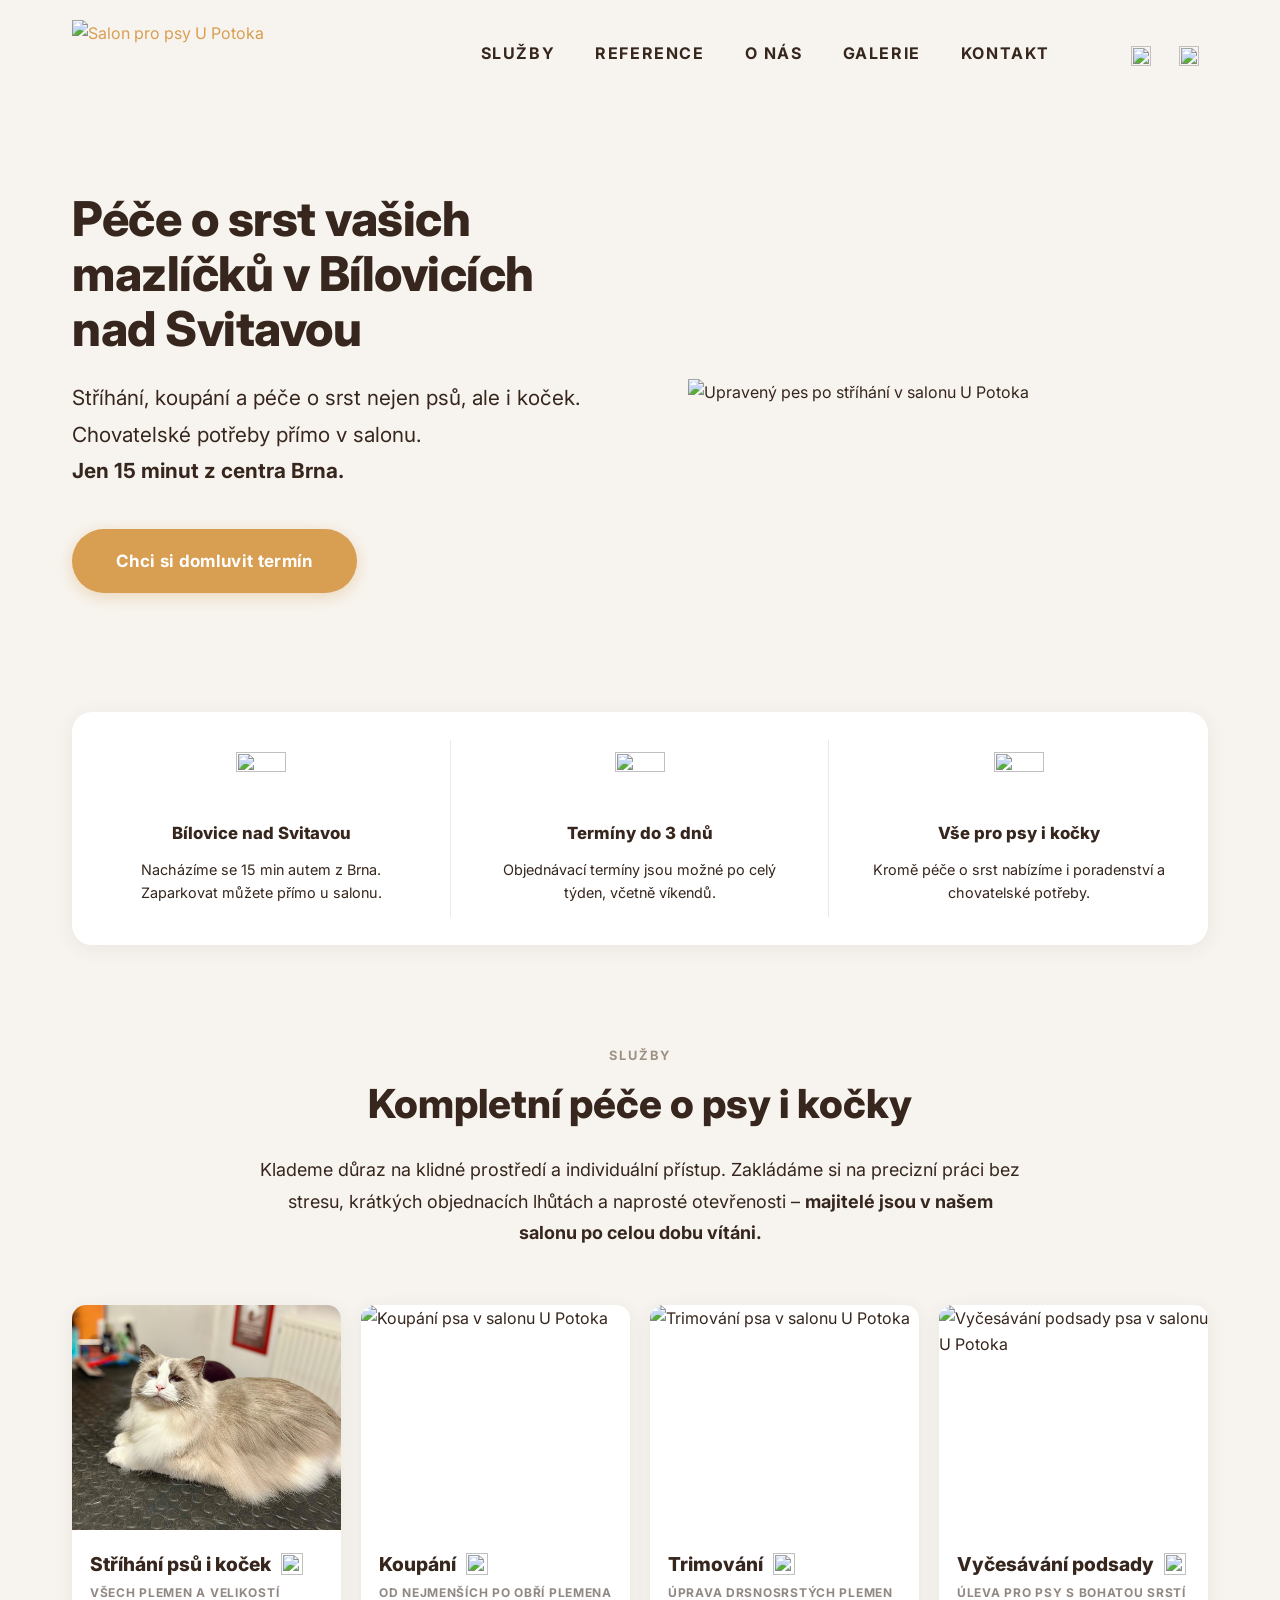
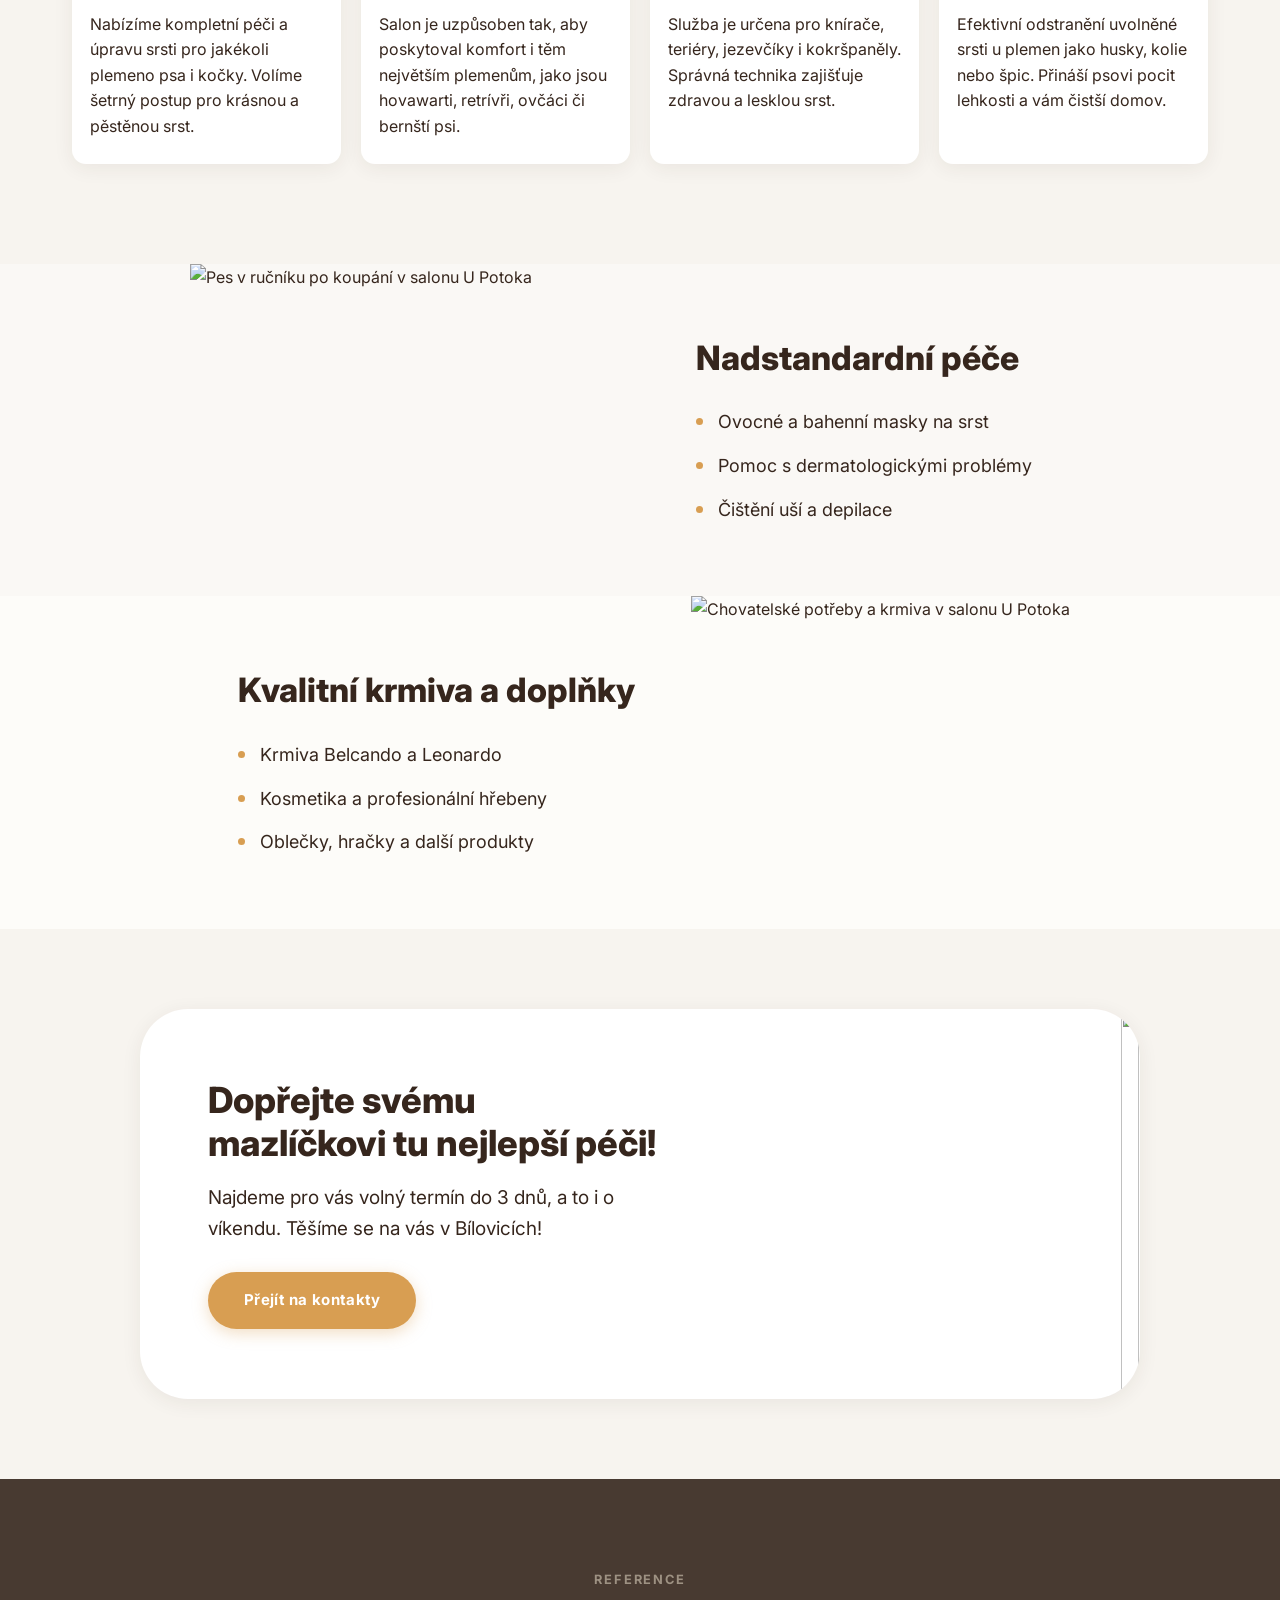
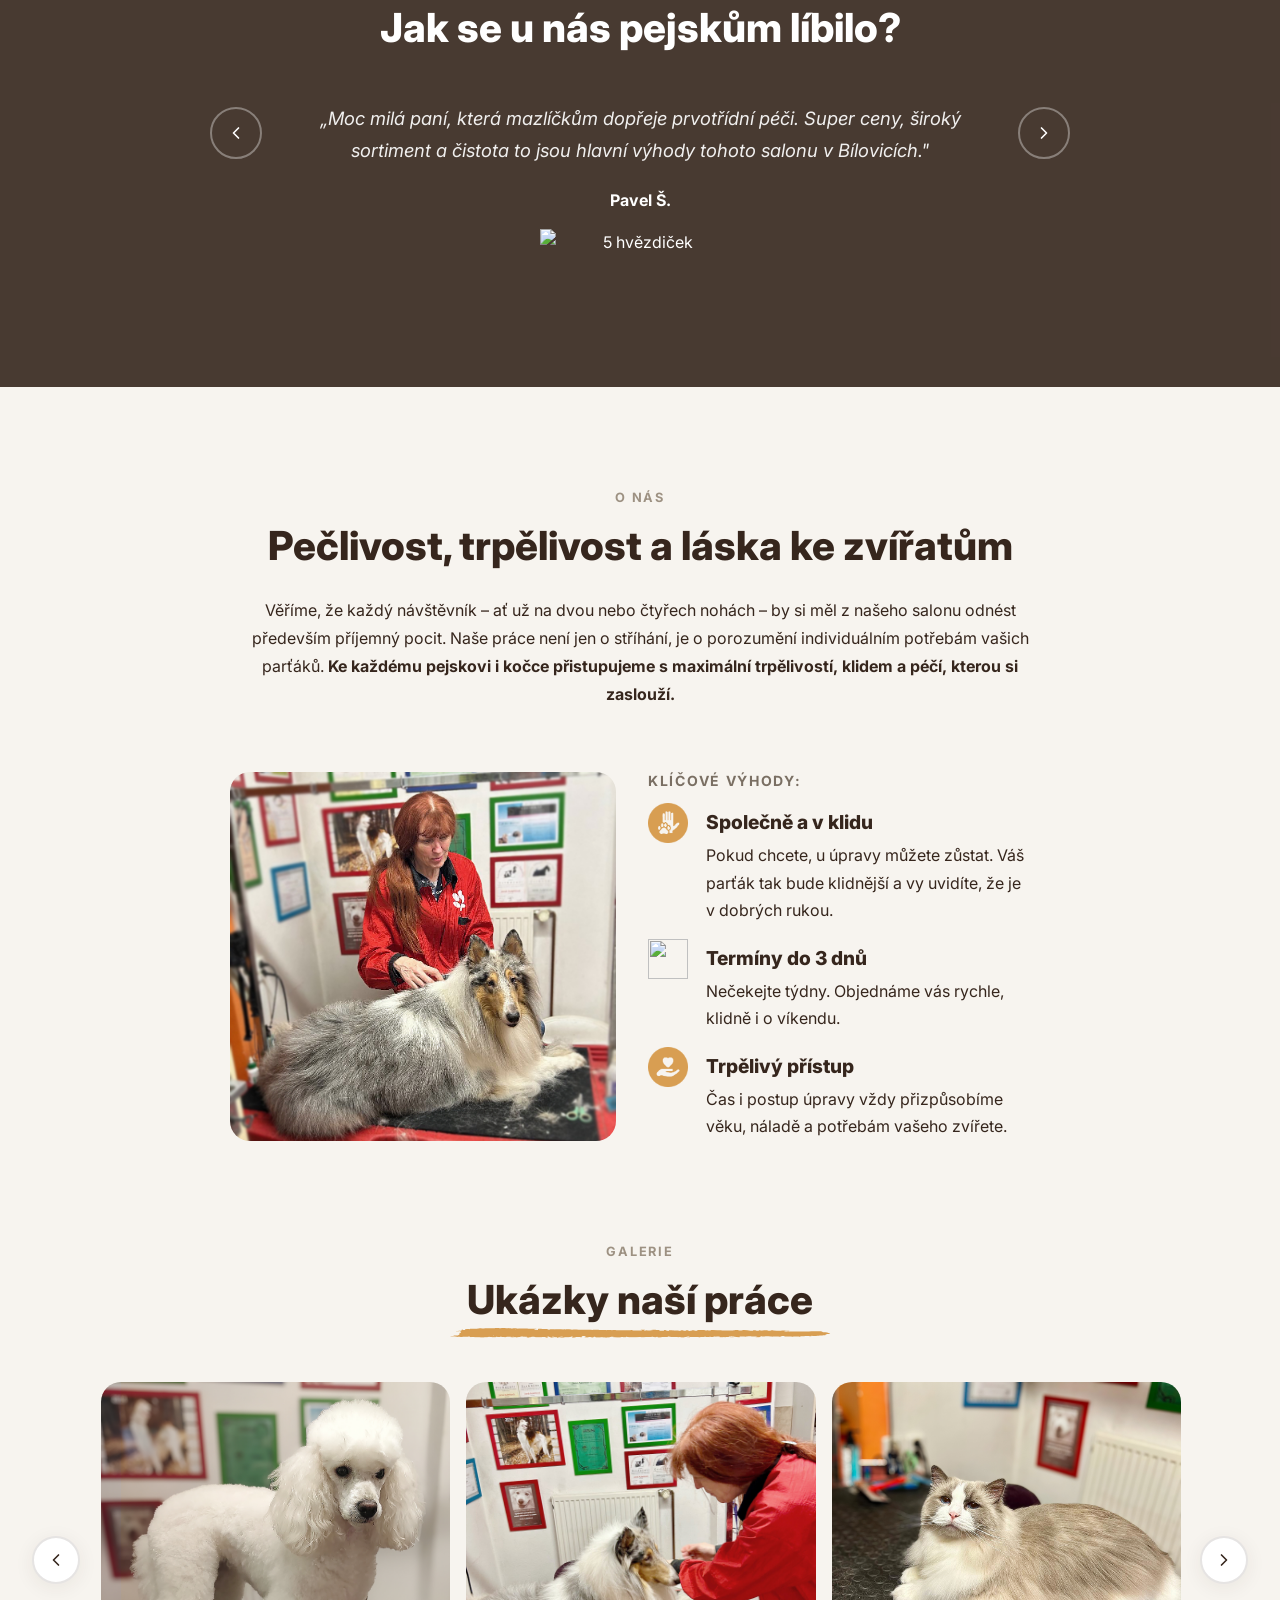
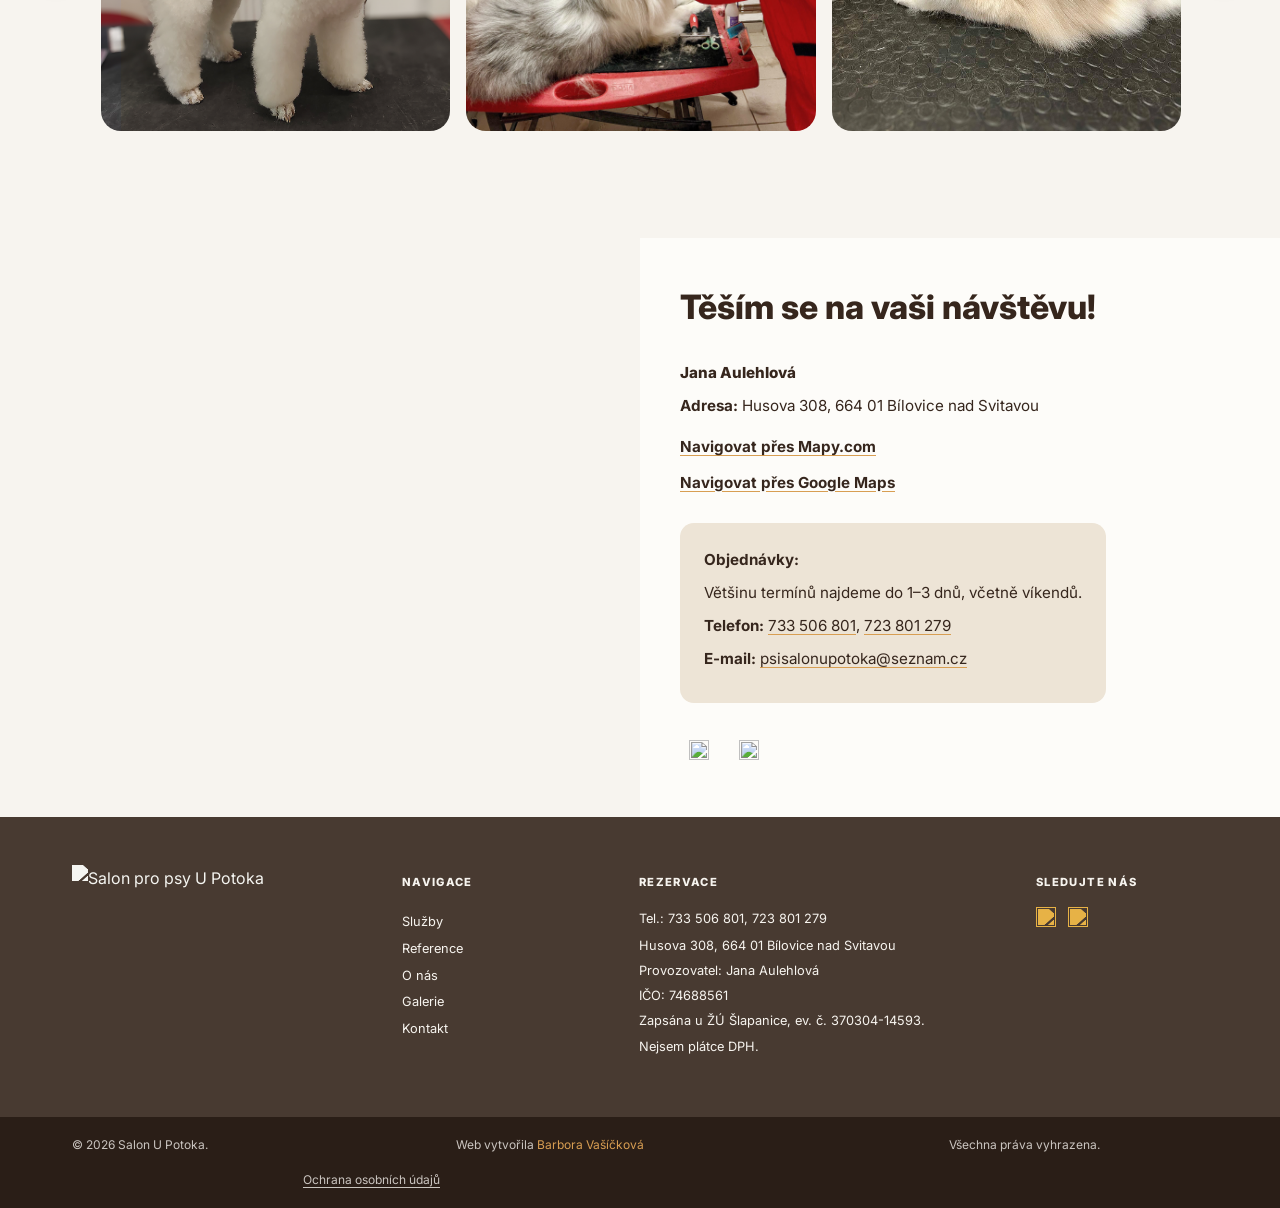
==== commit 45cce2a7: "Add web credit to footer in index.html" ====
--- a/index.html
+++ b/index.html
@@ -586,6 +586,7 @@
     <div class="footer__bottom">
       <div class="container footer__bottom-inner">
         <p class="footer__bottom-copy">&copy; 2026 Salon U Potoka.</p>
+        <p class="footer__bottom-web">Web vytvořila <a href="https://www.barboravasickova.cz/">Barbora Vašíčková</a></p>
         <p class="footer__bottom-rights">Všechna práva vyhrazena.</p>
         <p class="footer__bottom-legal"><a href="#">Ochrana osobních údajů</a></p>
       </div>
@@ -596,4 +597,4 @@
   <script src="js/map.js"></script>
   <script src="js/main.js"></script>
 </body>
-</html>+</html>
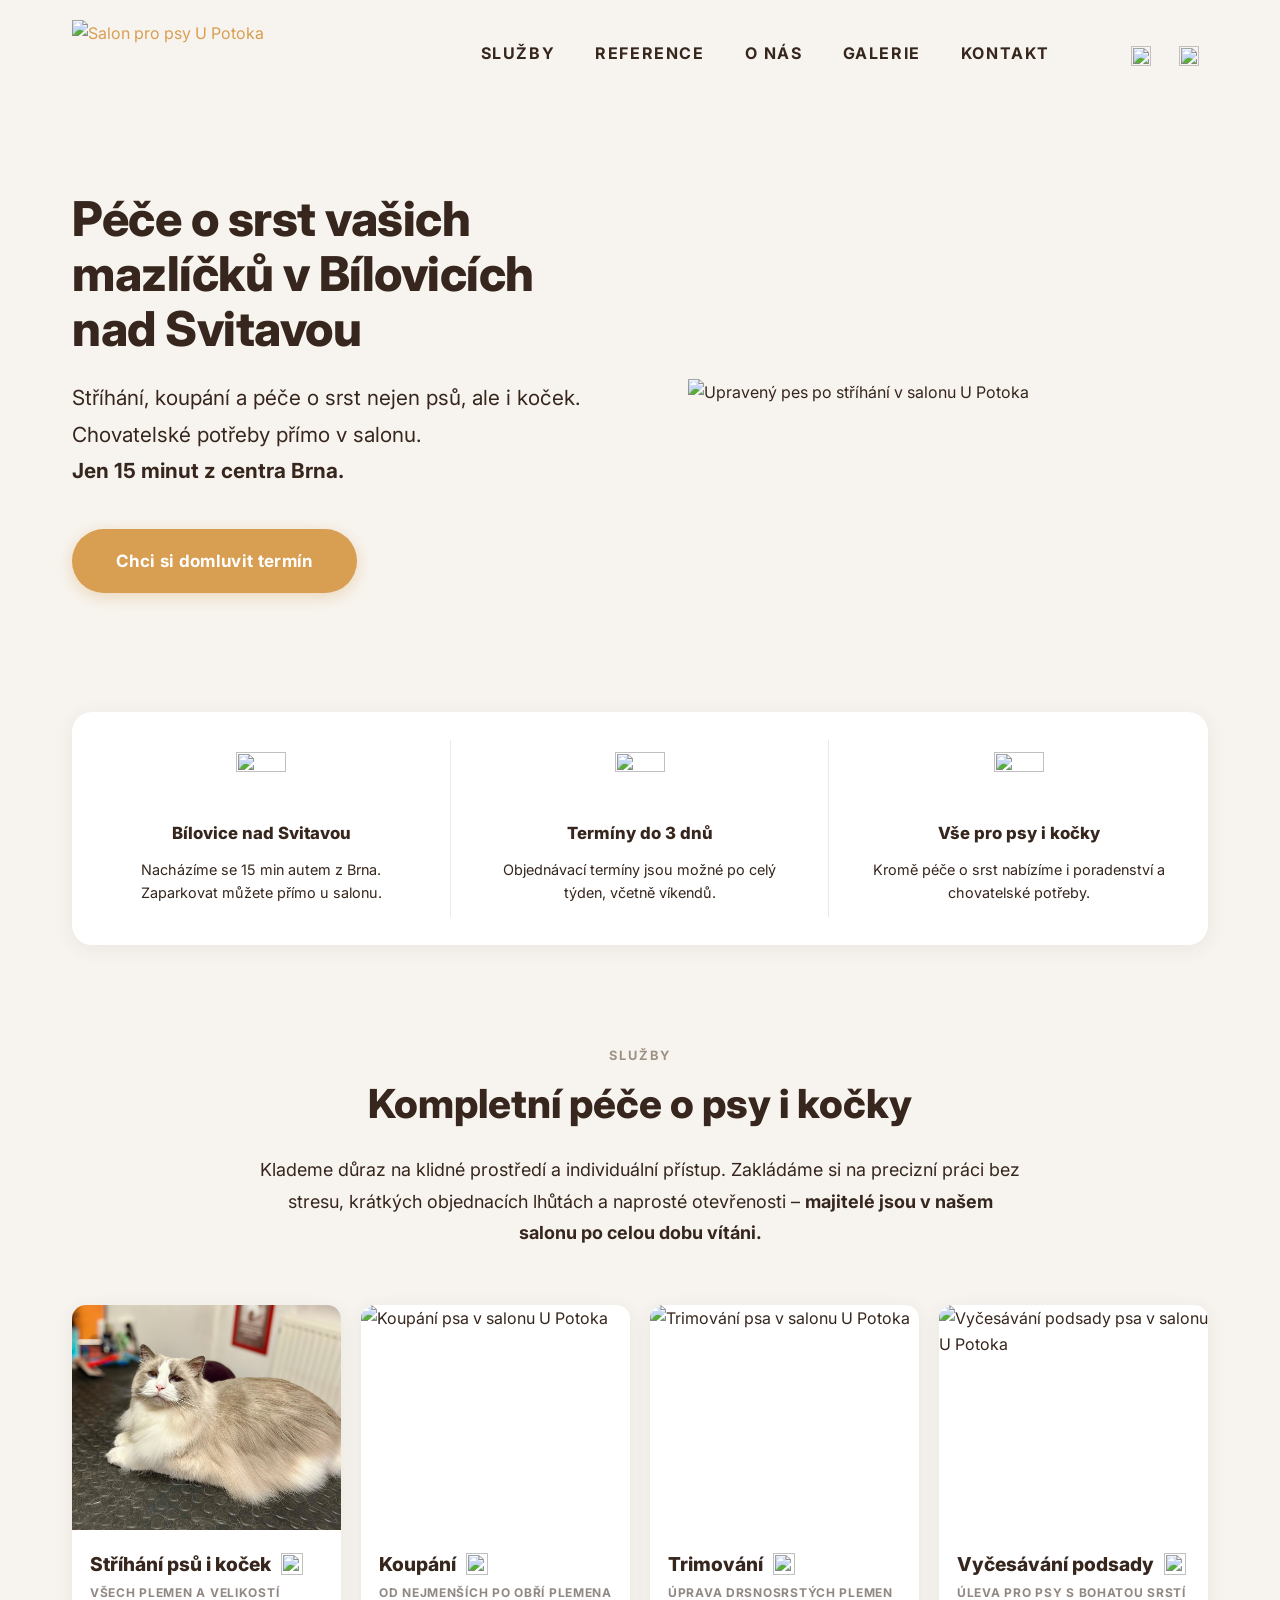
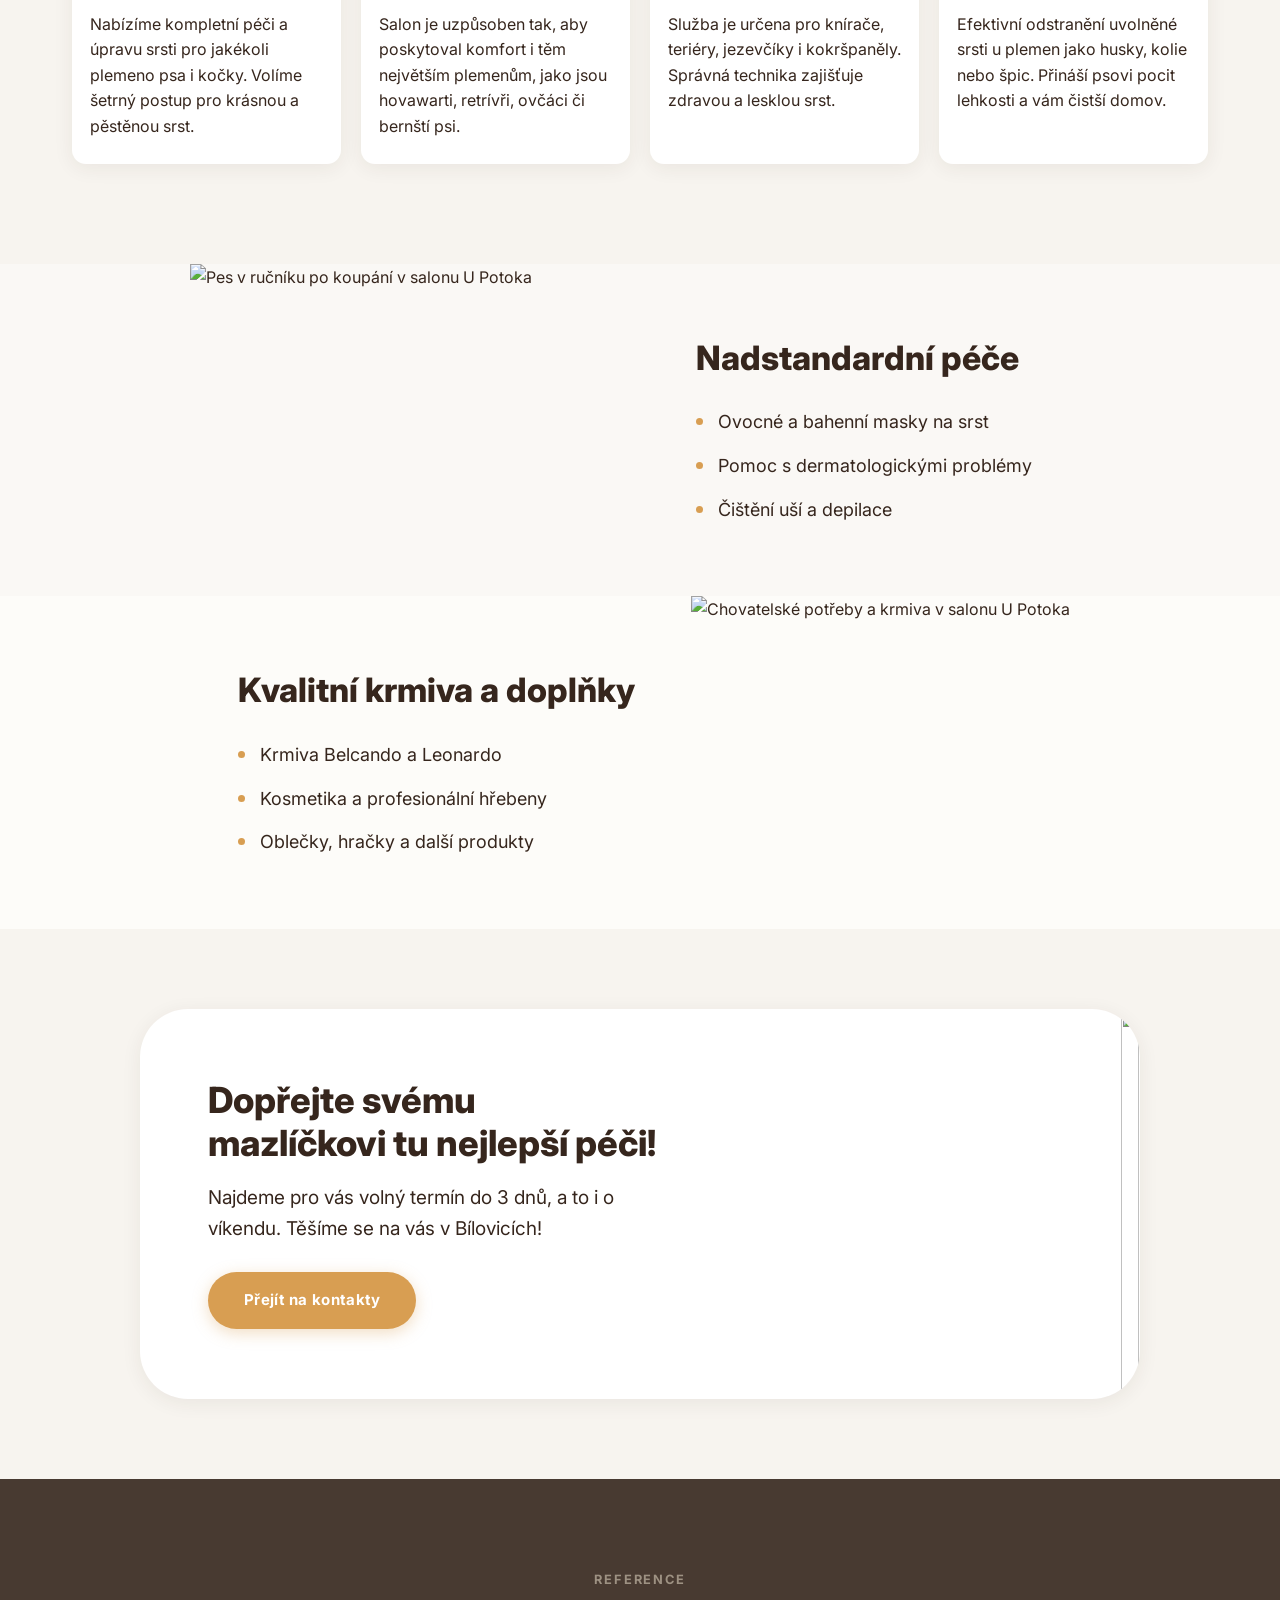
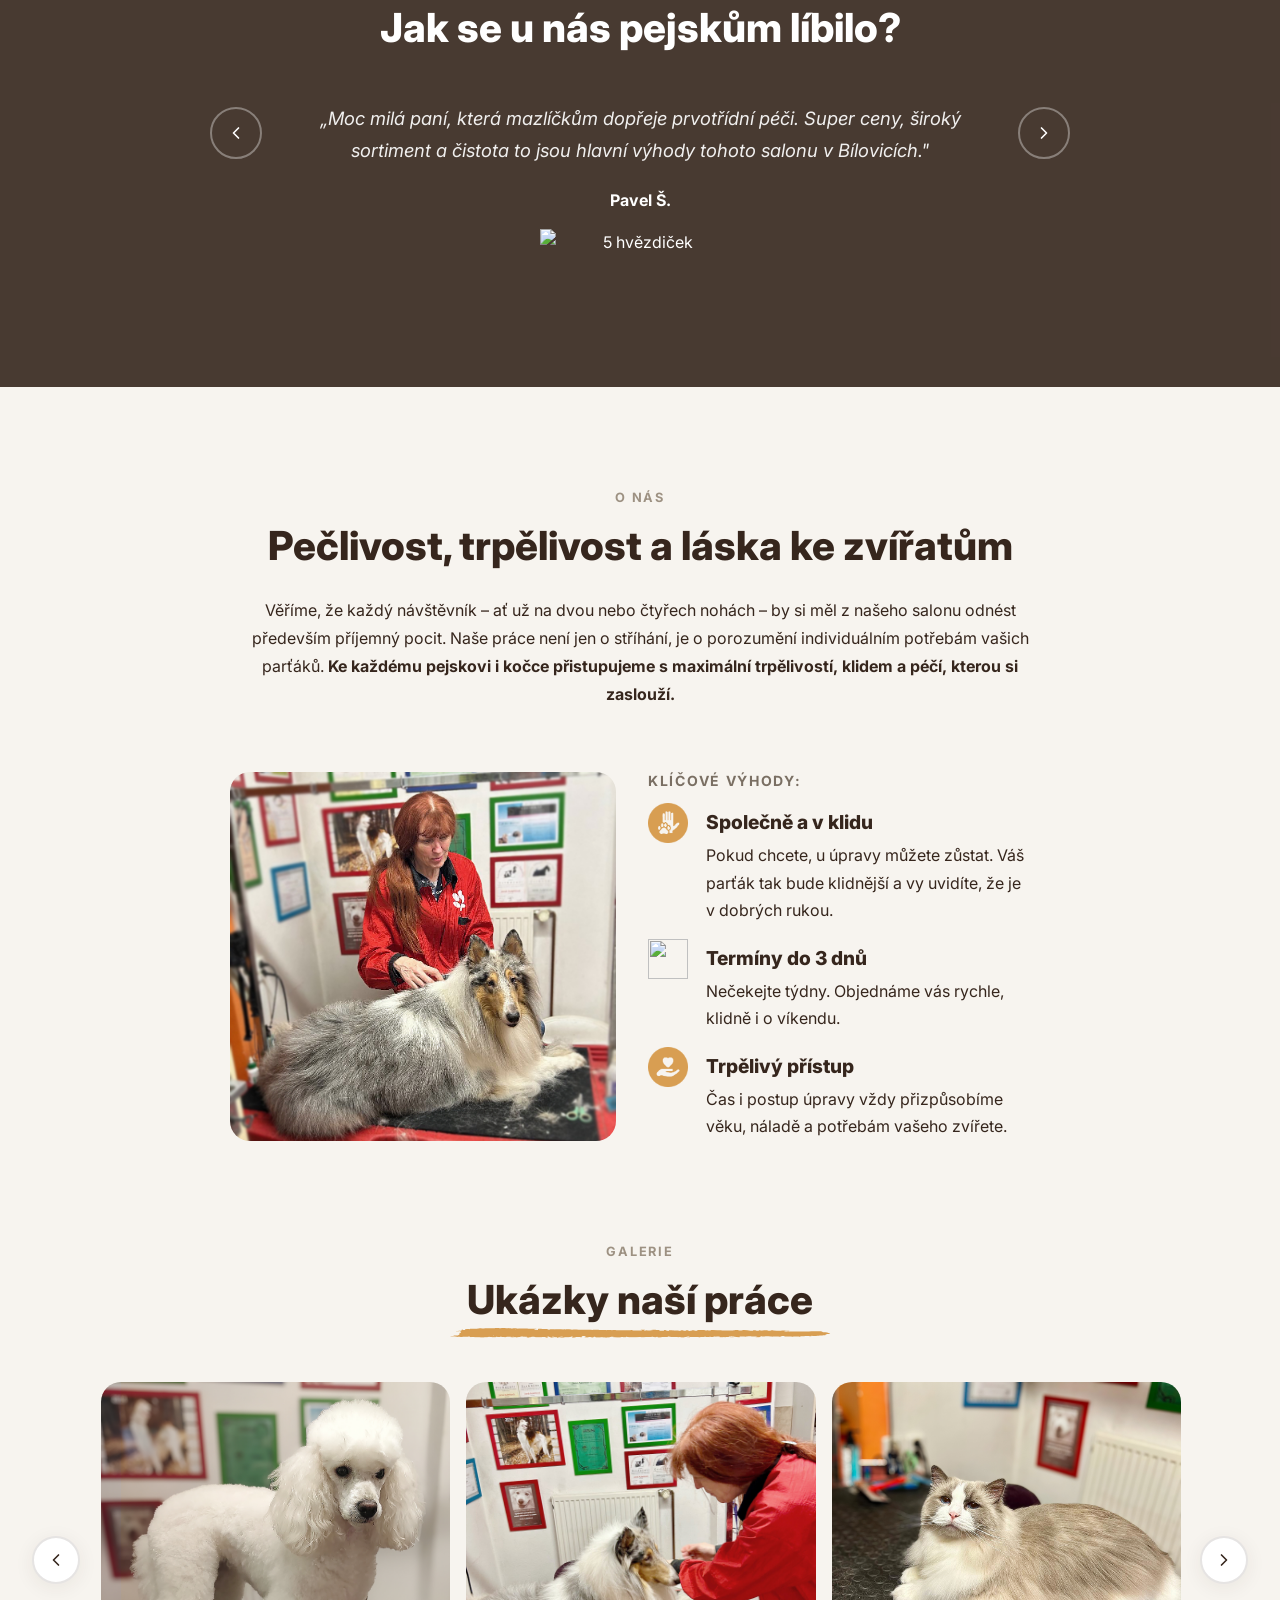
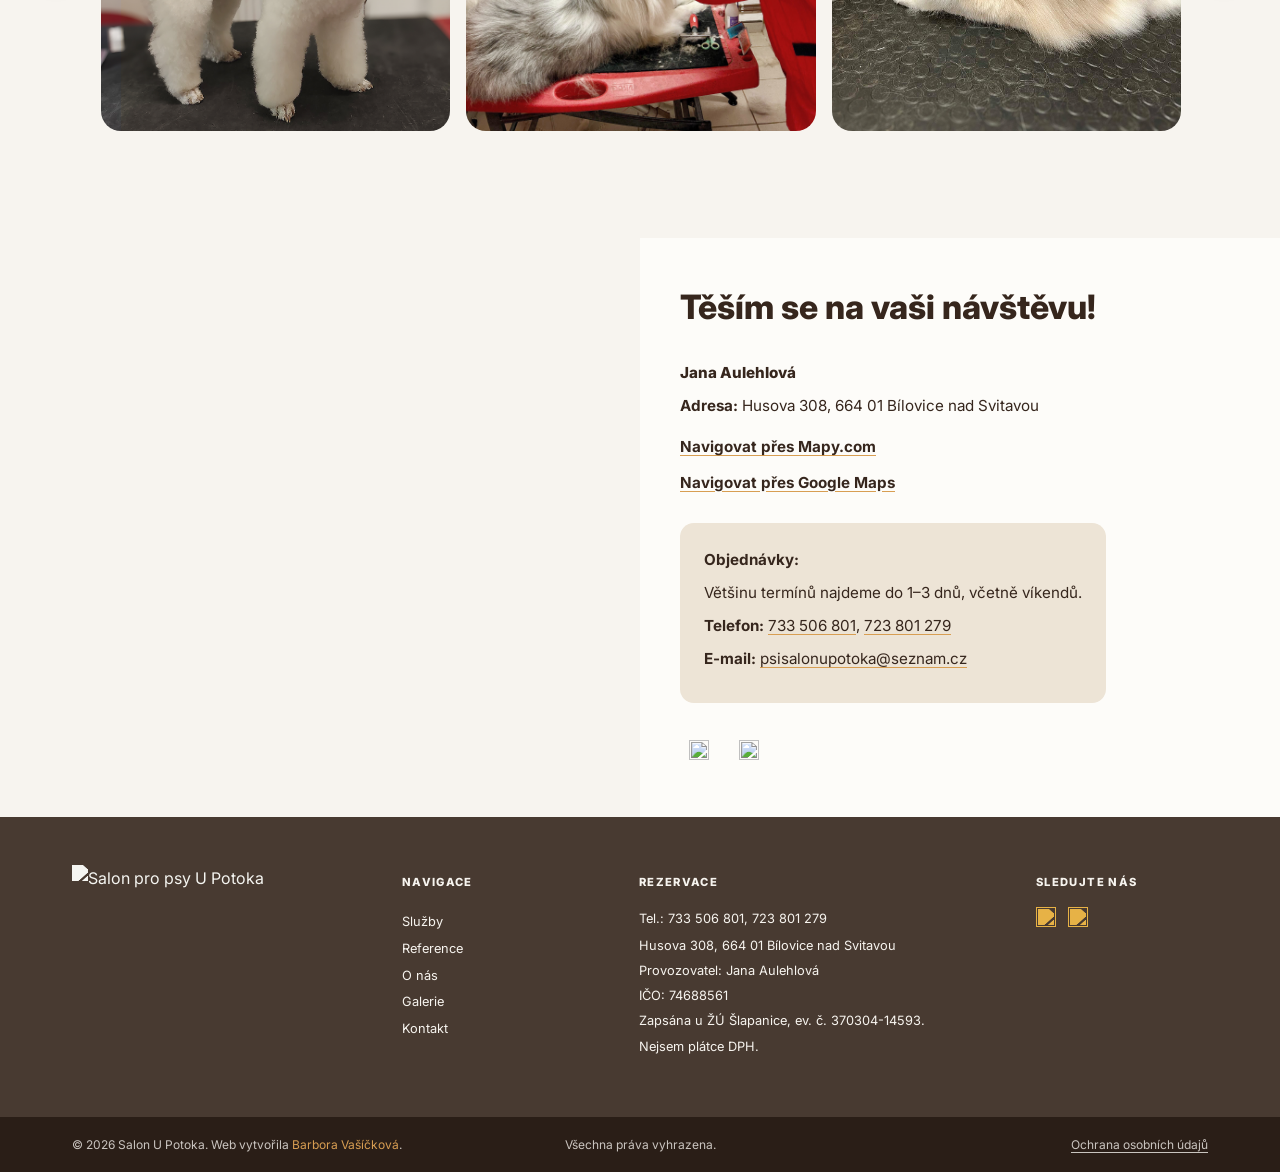
==== commit 2eef58fb: "Combine footer copyright and web credits into one paragraph" ====
--- a/index.html
+++ b/index.html
@@ -585,8 +585,7 @@
 
     <div class="footer__bottom">
       <div class="container footer__bottom-inner">
-        <p class="footer__bottom-copy">&copy; 2026 Salon U Potoka.</p>
-        <p class="footer__bottom-web">Web vytvořila <a href="https://www.barboravasickova.cz/">Barbora Vašíčková</a></p>
+        <p class="footer__bottom-copy">&copy; 2026 Salon U Potoka. Web vytvořila <a href="https://www.barboravasickova.cz/">Barbora Vašíčková</a>.</p>
         <p class="footer__bottom-rights">Všechna práva vyhrazena.</p>
         <p class="footer__bottom-legal"><a href="#">Ochrana osobních údajů</a></p>
       </div>
--- a/css/style.css
+++ b/css/style.css
@@ -1918,14 +1918,15 @@
 
   .footer__bottom-inner {
     grid-template-columns: 1fr;
-    gap: 6px;
+    gap: 4px;
     text-align: center;
-    font-size: 0.7rem;
+    font-size: 0.6rem;
   }
 
   .footer__bottom-copy,
   .footer__bottom-rights,
-  .footer__bottom-legal {
+  .footer__bottom-legal,
+  .footer__bottom-web {
     text-align: center;
   }
 
@@ -1983,4 +1984,4 @@
   .footer__bottom-inner {
     gap: 8px;
   }
-}+}
